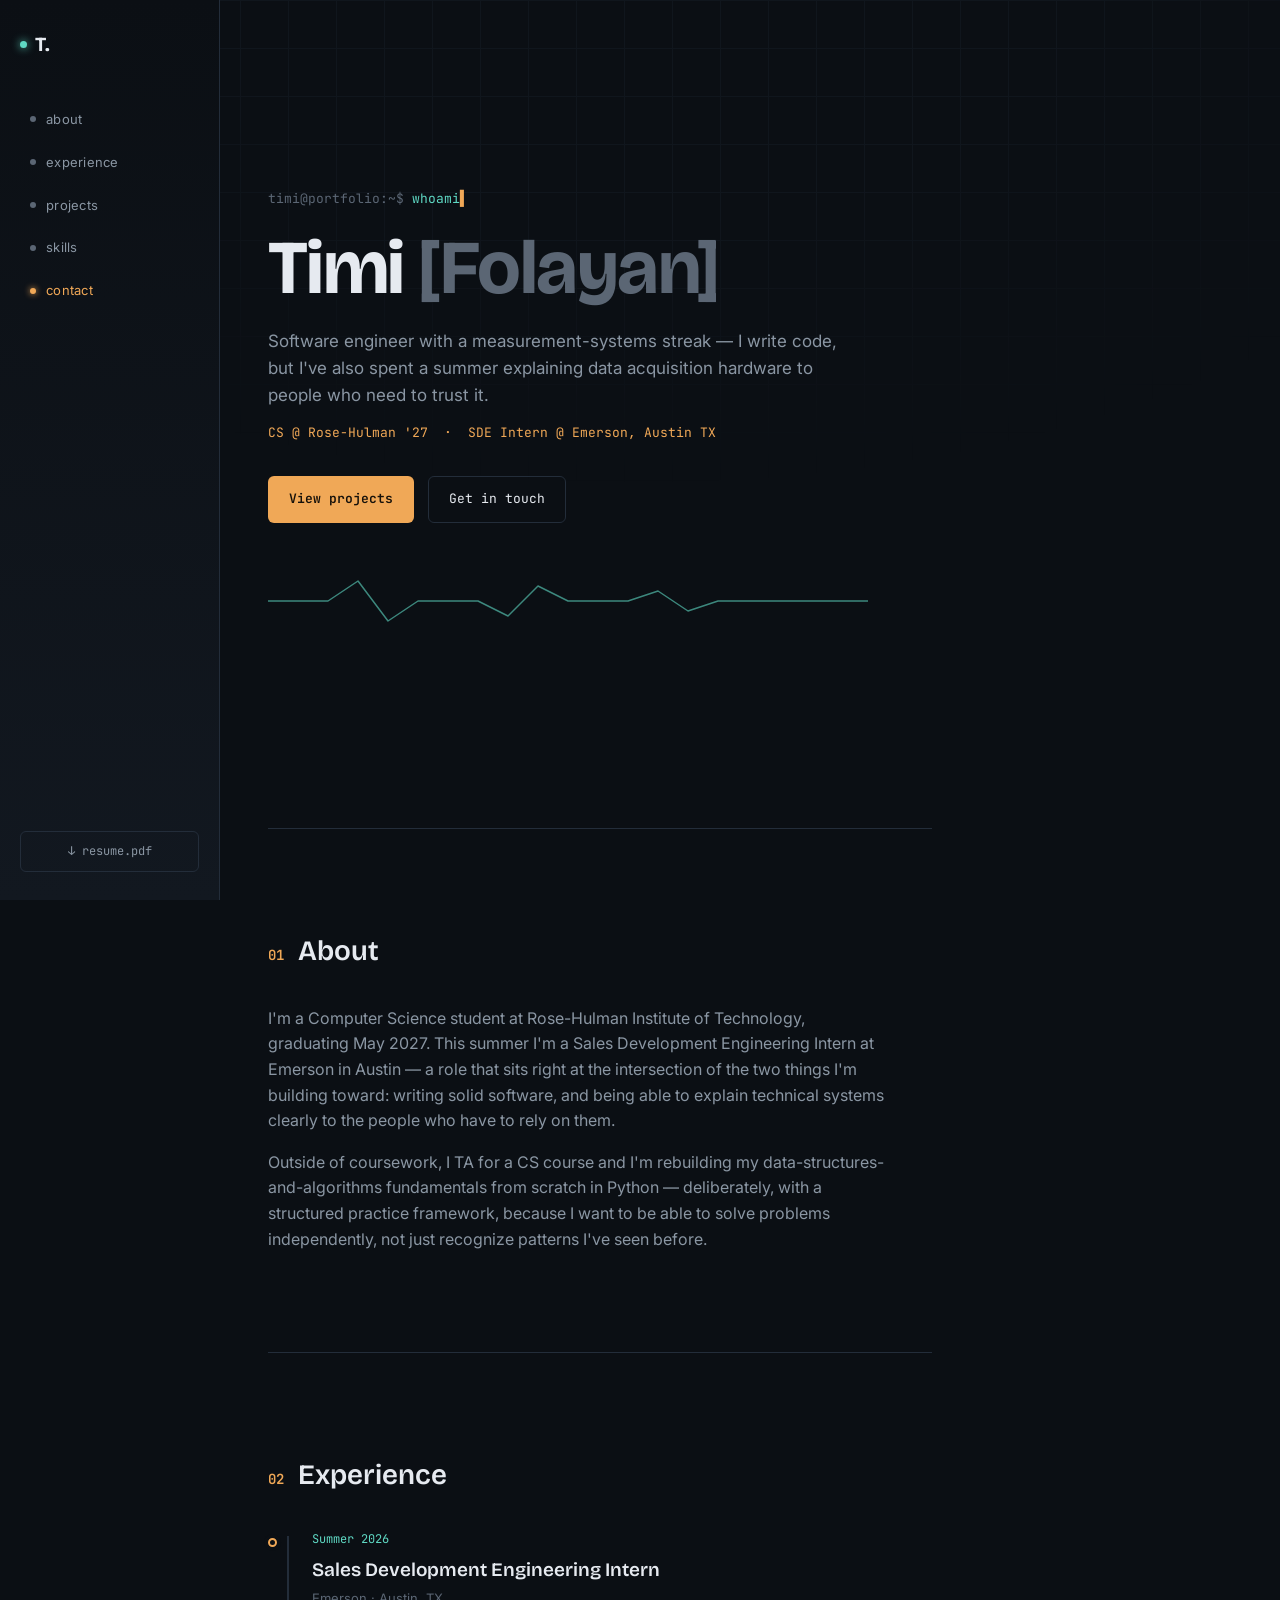
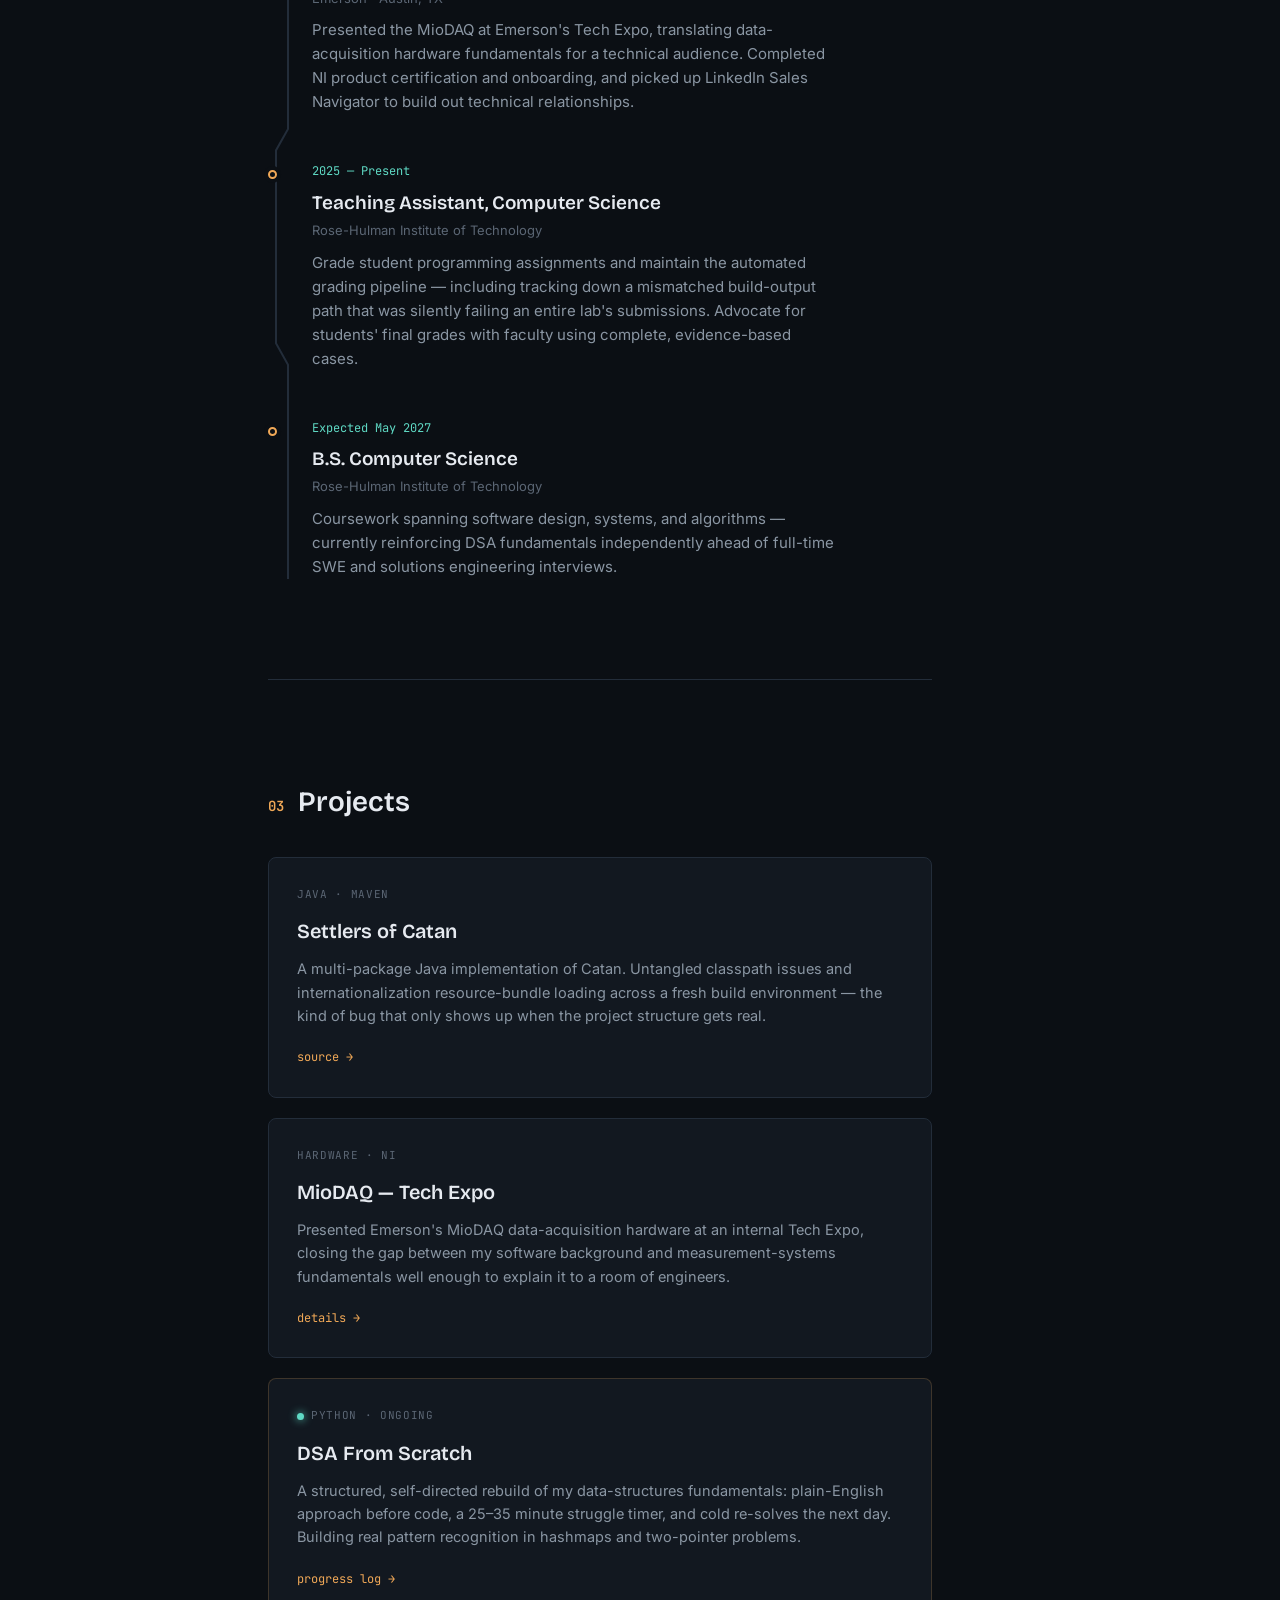
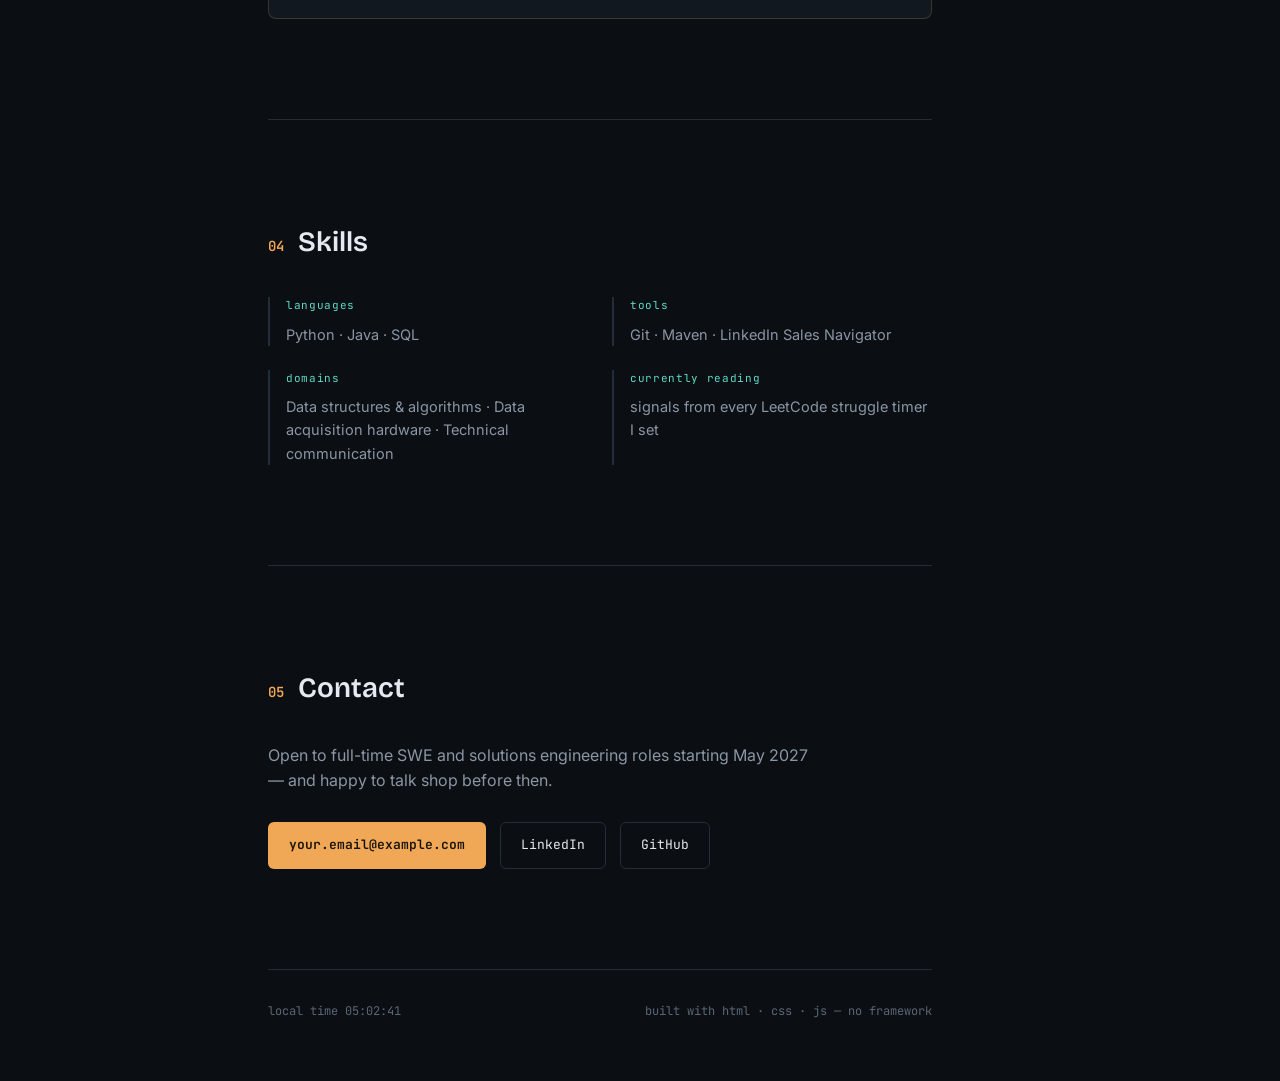
==== index.html @ 5c57ff36 "Update last name in hero section of index.html" ====
<!DOCTYPE html>
<html lang="en">
<head>
<meta charset="UTF-8">
<meta name="viewport" content="width=device-width, initial-scale=1.0">
<title>Timi — Software Engineer</title>
<meta name="description" content="Portfolio of Timi, a software engineer bridging hardware and code.">
<link rel="preconnect" href="https://fonts.googleapis.com">
<link rel="preconnect" href="https://fonts.gstatic.com" crossorigin>
<link href="https://fonts.googleapis.com/css2?family=JetBrains+Mono:wght@400;500;600&family=Bricolage+Grotesque:opsz,wght@12..96,400;12..96,500;12..96,600;12..96,700&family=Inter:wght@400;500;600&display=swap" rel="stylesheet">
<link rel="stylesheet" href="styles.css">
</head>
<body>

<!-- decorative circuit-grid background -->
<div class="grid-overlay" aria-hidden="true"></div>

<!-- side nav / instrument panel -->
<nav class="panel" aria-label="Section navigation">
  <div class="panel-brand"><span class="dot dot-live"></span>T.</div>
  <ul class="panel-list">
    <li><a href="#about" data-section="about"><span class="led"></span><span class="panel-label">about</span></a></li>
    <li><a href="#experience" data-section="experience"><span class="led"></span><span class="panel-label">experience</span></a></li>
    <li><a href="#projects" data-section="projects"><span class="led"></span><span class="panel-label">projects</span></a></li>
    <li><a href="#skills" data-section="skills"><span class="led"></span><span class="panel-label">skills</span></a></li>
    <li><a href="#contact" data-section="contact"><span class="led"></span><span class="panel-label">contact</span></a></li>
  </ul>
  <a class="panel-resume" href="resume.pdf" target="_blank" rel="noopener">↓ resume.pdf</a>
</nav>

<main>

  <!-- HERO -->
  <section class="hero" id="top">
    <p class="mono eyebrow"><span class="prompt">timi@portfolio:~$</span> <span id="typed"></span><span class="cursor">▌</span></p>
    <h1 class="hero-title">Timi <span class="hero-lastname">[Folayan]</span></h1>
    <p class="hero-sub">Software engineer with a measurement-systems streak — I write code, but I've also spent a summer explaining data acquisition hardware to people who need to trust it.</p>
    <p class="hero-role mono">CS @ Rose-Hulman '27 &nbsp;·&nbsp; SDE Intern @ Emerson, Austin TX</p>
    <div class="hero-cta">
      <a href="#projects" class="btn btn-primary">View projects</a>
      <a href="#contact" class="btn btn-ghost">Get in touch</a>
    </div>
    <div class="scope-trace" aria-hidden="true">
      <svg viewBox="0 0 600 60" preserveAspectRatio="none">
        <polyline points="0,30 60,30 90,10 120,50 150,30 210,30 240,45 270,15 300,30 360,30 390,20 420,40 450,30 600,30" />
      </svg>
    </div>
  </section>

  <!-- ABOUT -->
  <section class="section" id="about">
    <h2 class="section-head"><span class="mono tag">01</span> About</h2>
    <div class="section-body about-body">
      <p>I'm a Computer Science student at Rose-Hulman Institute of Technology, graduating May 2027. This summer I'm a Sales Development Engineering Intern at Emerson in Austin — a role that sits right at the intersection of the two things I'm building toward: writing solid software, and being able to explain technical systems clearly to the people who have to rely on them.</p>
      <p>Outside of coursework, I TA for a CS course and I'm rebuilding my data-structures-and-algorithms fundamentals from scratch in Python — deliberately, with a structured practice framework, because I want to be able to solve problems independently, not just recognize patterns I've seen before.</p>
    </div>
  </section>

  <!-- EXPERIENCE -->
  <section class="section" id="experience">
    <h2 class="section-head"><span class="mono tag">02</span> Experience</h2>
    <div class="timeline">
      <svg class="timeline-trace" viewBox="0 0 40 600" preserveAspectRatio="none" aria-hidden="true">
        <path d="M20,0 L20,180 L8,200 L8,380 L20,400 L20,600" />
      </svg>

      <article class="tl-item">
        <div class="tl-node"></div>
        <div class="tl-card">
          <p class="mono tl-date">Summer 2026</p>
          <h3>Sales Development Engineering Intern</h3>
          <p class="tl-org">Emerson · Austin, TX</p>
          <p>Presented the MioDAQ at Emerson's Tech Expo, translating data-acquisition hardware fundamentals for a technical audience. Completed NI product certification and onboarding, and picked up LinkedIn Sales Navigator to build out technical relationships.</p>
        </div>
      </article>

      <article class="tl-item">
        <div class="tl-node"></div>
        <div class="tl-card">
          <p class="mono tl-date">2025 — Present</p>
          <h3>Teaching Assistant, Computer Science</h3>
          <p class="tl-org">Rose-Hulman Institute of Technology</p>
          <p>Grade student programming assignments and maintain the automated grading pipeline — including tracking down a mismatched build-output path that was silently failing an entire lab's submissions. Advocate for students' final grades with faculty using complete, evidence-based cases.</p>
        </div>
      </article>

      <article class="tl-item">
        <div class="tl-node"></div>
        <div class="tl-card">
          <p class="mono tl-date">Expected May 2027</p>
          <h3>B.S. Computer Science</h3>
          <p class="tl-org">Rose-Hulman Institute of Technology</p>
          <p>Coursework spanning software design, systems, and algorithms — currently reinforcing DSA fundamentals independently ahead of full-time SWE and solutions engineering interviews.</p>
        </div>
      </article>
    </div>
  </section>

  <!-- PROJECTS -->
  <section class="section" id="projects">
    <h2 class="section-head"><span class="mono tag">03</span> Projects</h2>
    <div class="card-grid">

      <article class="card">
        <div class="card-corner tl"></div><div class="card-corner tr"></div>
        <div class="card-corner bl"></div><div class="card-corner br"></div>
        <p class="mono card-eyebrow">JAVA · MAVEN</p>
        <h3>Settlers of Catan</h3>
        <p>A multi-package Java implementation of Catan. Untangled classpath issues and internationalization resource-bundle loading across a fresh build environment — the kind of bug that only shows up when the project structure gets real.</p>
        <div class="card-links">
          <a href="#" class="mono">source →</a>
        </div>
      </article>

      <article class="card">
        <div class="card-corner tl"></div><div class="card-corner tr"></div>
        <div class="card-corner bl"></div><div class="card-corner br"></div>
        <p class="mono card-eyebrow">HARDWARE · NI</p>
        <h3>MioDAQ — Tech Expo</h3>
        <p>Presented Emerson's MioDAQ data-acquisition hardware at an internal Tech Expo, closing the gap between my software background and measurement-systems fundamentals well enough to explain it to a room of engineers.</p>
        <div class="card-links">
          <a href="#" class="mono">details →</a>
        </div>
      </article>

      <article class="card card-live">
        <div class="card-corner tl"></div><div class="card-corner tr"></div>
        <div class="card-corner bl"></div><div class="card-corner br"></div>
        <p class="mono card-eyebrow"><span class="dot dot-live"></span>PYTHON · ONGOING</p>
        <h3>DSA From Scratch</h3>
        <p>A structured, self-directed rebuild of my data-structures fundamentals: plain-English approach before code, a 25–35 minute struggle timer, and cold re-solves the next day. Building real pattern recognition in hashmaps and two-pointer problems.</p>
        <div class="card-links">
          <a href="#" class="mono">progress log →</a>
        </div>
      </article>

    </div>
  </section>

  <!-- SKILLS -->
  <section class="section" id="skills">
    <h2 class="section-head"><span class="mono tag">04</span> Skills</h2>
    <div class="skills-grid">
      <div class="skill-group">
        <p class="mono skill-label">languages</p>
        <p>Python · Java · SQL</p>
      </div>
      <div class="skill-group">
        <p class="mono skill-label">tools</p>
        <p>Git · Maven · LinkedIn Sales Navigator</p>
      </div>
      <div class="skill-group">
        <p class="mono skill-label">domains</p>
        <p>Data structures & algorithms · Data acquisition hardware · Technical communication</p>
      </div>
      <div class="skill-group">
        <p class="mono skill-label">currently reading</p>
        <p>signals from every LeetCode struggle timer I set</p>
      </div>
    </div>
  </section>

  <!-- CONTACT -->
  <section class="section section-contact" id="contact">
    <h2 class="section-head"><span class="mono tag">05</span> Contact</h2>
    <p class="contact-lead">Open to full-time SWE and solutions engineering roles starting May 2027 — and happy to talk shop before then.</p>
    <div class="contact-links">
      <a href="mailto:your.email@example.com" class="btn btn-primary">your.email@example.com</a>
      <a href="https://linkedin.com/in/yourhandle" class="btn btn-ghost" target="_blank" rel="noopener">LinkedIn</a>
      <a href="https://github.com/yourhandle" class="btn btn-ghost" target="_blank" rel="noopener">GitHub</a>
    </div>
  </section>

  <footer class="footer mono">
    <span id="clock"></span>
    <span>built with html · css · js — no framework</span>
  </footer>

</main>

<script src="script.js"></script>
</body>
</html>
---- styles.css ----
/* ========================================================
   TOKENS
   ======================================================== */
:root {
  --bg: #0b0f14;
  --surface: #121820;
  --surface-2: #1a222c;
  --border: #232d3a;
  --text: #e6eaf0;
  --text-dim: #8a96a3;
  --text-faint: #5b6674;
  --amber: #f0a857;
  --amber-dim: #f0a85733;
  --teal: #5fd9c4;
  --red: #e2555a;

  --font-display: 'Bricolage Grotesque', sans-serif;
  --font-body: 'Inter', sans-serif;
  --font-mono: 'JetBrains Mono', monospace;

  --panel-w: 220px;
}

* { box-sizing: border-box; margin: 0; padding: 0; }

html { scroll-behavior: smooth; }

@media (prefers-reduced-motion: reduce) {
  html { scroll-behavior: auto; }
  *, *::before, *::after { animation-duration: 0.001ms !important; transition-duration: 0.001ms !important; }
}

body {
  background: var(--bg);
  color: var(--text);
  font-family: var(--font-body);
  line-height: 1.6;
  -webkit-font-smoothing: antialiased;
}

a { color: inherit; text-decoration: none; }
.mono { font-family: var(--font-mono); }

::selection { background: var(--amber-dim); color: var(--text); }

:focus-visible {
  outline: 2px solid var(--amber);
  outline-offset: 3px;
}

/* ========================================================
   BACKGROUND GRID
   ======================================================== */
.grid-overlay {
  position: fixed;
  inset: 0;
  pointer-events: none;
  z-index: 0;
  background-image:
    linear-gradient(var(--border) 1px, transparent 1px),
    linear-gradient(90deg, var(--border) 1px, transparent 1px);
  background-size: 48px 48px;
  opacity: 0.25;
  mask-image: radial-gradient(ellipse 80% 60% at 50% 0%, black 40%, transparent 90%);
}

/* ========================================================
   SIDE PANEL / NAV
   ======================================================== */
.panel {
  position: fixed;
  top: 0;
  left: 0;
  width: var(--panel-w);
  height: 100vh;
  border-right: 1px solid var(--border);
  padding: 28px 20px;
  display: flex;
  flex-direction: column;
  gap: 40px;
  z-index: 10;
  background: linear-gradient(180deg, var(--bg) 0%, var(--surface) 100%);
}

.panel-brand {
  font-family: var(--font-display);
  font-weight: 700;
  font-size: 20px;
  display: flex;
  align-items: center;
  gap: 8px;
}

.dot {
  width: 7px;
  height: 7px;
  border-radius: 50%;
  background: var(--text-faint);
}
.dot-live {
  background: var(--teal);
  box-shadow: 0 0 8px var(--teal);
  animation: pulse 2.4s ease-in-out infinite;
}

@keyframes pulse {
  0%, 100% { opacity: 1; }
  50% { opacity: 0.4; }
}

.panel-list { list-style: none; display: flex; flex-direction: column; gap: 4px; flex: 1; }

.panel-list a {
  display: flex;
  align-items: center;
  gap: 10px;
  padding: 9px 10px;
  border-radius: 6px;
  color: var(--text-dim);
  font-size: 13px;
  letter-spacing: 0.02em;
  transition: color 0.15s ease, background 0.15s ease;
}

.panel-list a:hover { color: var(--text); background: var(--surface-2); }

.led {
  width: 6px;
  height: 6px;
  border-radius: 50%;
  background: var(--text-faint);
  transition: background 0.2s ease, box-shadow 0.2s ease;
  flex-shrink: 0;
}

.panel-list a.active { color: var(--amber); }
.panel-list a.active .led {
  background: var(--amber);
  box-shadow: 0 0 6px var(--amber);
}

.panel-resume {
  font-family: var(--font-mono);
  font-size: 12px;
  color: var(--text-dim);
  border: 1px solid var(--border);
  border-radius: 6px;
  padding: 10px 12px;
  text-align: center;
  transition: border-color 0.15s ease, color 0.15s ease;
}
.panel-resume:hover { border-color: var(--amber); color: var(--amber); }

/* ========================================================
   MAIN LAYOUT
   ======================================================== */
main {
  margin-left: var(--panel-w);
  position: relative;
  z-index: 1;
  max-width: 760px;
  padding: 0 48px;
}

/* ========================================================
   HERO
   ======================================================== */
.hero {
  min-height: 92vh;
  display: flex;
  flex-direction: column;
  justify-content: center;
  padding: 40px 0;
}

.eyebrow {
  color: var(--teal);
  font-size: 13px;
  margin-bottom: 20px;
}
.prompt { color: var(--text-faint); }
.cursor { animation: blink 1s step-start infinite; color: var(--amber); }
@keyframes blink { 50% { opacity: 0; } }

.hero-title {
  font-family: var(--font-display);
  font-weight: 700;
  font-size: clamp(42px, 7vw, 76px);
  line-height: 1.02;
  letter-spacing: -0.02em;
  margin-bottom: 20px;
}
.hero-lastname { color: var(--text-faint); }

.hero-sub {
  max-width: 52ch;
  color: var(--text-dim);
  font-size: 17px;
  margin-bottom: 14px;
}

.hero-role {
  color: var(--amber);
  font-size: 13px;
  margin-bottom: 32px;
}

.hero-cta { display: flex; gap: 14px; margin-bottom: 48px; }

.btn {
  font-family: var(--font-mono);
  font-size: 13px;
  padding: 12px 20px;
  border-radius: 6px;
  border: 1px solid transparent;
  transition: transform 0.15s ease, border-color 0.15s ease, background 0.15s ease;
  display: inline-block;
}
.btn:hover { transform: translateY(-1px); }
.btn-primary { background: var(--amber); color: #16110a; font-weight: 600; }
.btn-primary:hover { background: #f5b877; }
.btn-ghost { border-color: var(--border); color: var(--text); }
.btn-ghost:hover { border-color: var(--amber); color: var(--amber); }

.scope-trace { width: 100%; max-width: 600px; opacity: 0.6; }
.scope-trace svg { width: 100%; height: 60px; }
.scope-trace polyline {
  fill: none;
  stroke: var(--teal);
  stroke-width: 1.5;
  stroke-linejoin: round;
}

/* ========================================================
   SECTIONS
   ======================================================== */
.section { padding: 100px 0; border-top: 1px solid var(--border); }
.section-contact { border-bottom: 1px solid var(--border); }

.section-head {
  font-family: var(--font-display);
  font-weight: 600;
  font-size: 28px;
  margin-bottom: 32px;
  display: flex;
  align-items: baseline;
  gap: 14px;
}
.tag { color: var(--amber); font-size: 14px; }

.about-body p { color: var(--text-dim); max-width: 62ch; margin-bottom: 16px; }
.about-body p:last-child { margin-bottom: 0; }

/* ========================================================
   TIMELINE (experience)
   ======================================================== */
.timeline { position: relative; padding-left: 44px; }

.timeline-trace {
  position: absolute;
  left: 0;
  top: 6px;
  width: 40px;
  height: calc(100% - 6px);
}
.timeline-trace path {
  fill: none;
  stroke: var(--border);
  stroke-width: 2;
}

.tl-item { position: relative; margin-bottom: 48px; }
.tl-item:last-child { margin-bottom: 0; }

.tl-node {
  position: absolute;
  left: -44px;
  top: 8px;
  width: 9px;
  height: 9px;
  border-radius: 50%;
  background: var(--bg);
  border: 2px solid var(--amber);
  box-shadow: 0 0 0 4px var(--bg);
}

.tl-date { color: var(--teal); font-size: 12px; margin-bottom: 6px; }
.tl-card h3 { font-family: var(--font-display); font-size: 19px; font-weight: 600; margin-bottom: 2px; }
.tl-org { color: var(--text-faint); font-size: 13px; margin-bottom: 10px; }
.tl-card p:last-child { color: var(--text-dim); font-size: 15px; max-width: 58ch; }

/* ========================================================
   PROJECT CARDS
   ======================================================== */
.card-grid { display: grid; gap: 20px; }

.card {
  position: relative;
  background: var(--surface);
  border: 1px solid var(--border);
  border-radius: 8px;
  padding: 28px;
  transition: border-color 0.2s ease, transform 0.2s ease;
}
.card:hover { border-color: var(--border); transform: translateY(-2px); }

.card-corner {
  position: absolute;
  width: 14px;
  height: 14px;
  border-color: var(--amber);
  opacity: 0;
  transition: opacity 0.2s ease;
}
.card:hover .card-corner { opacity: 1; }
.card-corner.tl { top: -1px; left: -1px; border-top: 2px solid; border-left: 2px solid; }
.card-corner.tr { top: -1px; right: -1px; border-top: 2px solid; border-right: 2px solid; }
.card-corner.bl { bottom: -1px; left: -1px; border-bottom: 2px solid; border-left: 2px solid; }
.card-corner.br { bottom: -1px; right: -1px; border-bottom: 2px solid; border-right: 2px solid; }

.card-eyebrow { color: var(--text-faint); font-size: 11px; letter-spacing: 0.06em; margin-bottom: 12px; display: flex; align-items: center; gap: 7px; }
.card h3 { font-family: var(--font-display); font-size: 20px; font-weight: 600; margin-bottom: 10px; }
.card p:not(.card-eyebrow) { color: var(--text-dim); font-size: 14.5px; margin-bottom: 16px; }
.card-links a { font-size: 12px; color: var(--amber); }
.card-links a:hover { color: #f5b877; }

.card-live { border-color: var(--amber-dim); }

/* ========================================================
   SKILLS
   ======================================================== */
.skills-grid {
  display: grid;
  grid-template-columns: repeat(auto-fit, minmax(220px, 1fr));
  gap: 24px;
}
.skill-group { border-left: 2px solid var(--border); padding-left: 16px; }
.skill-label { color: var(--teal); font-size: 11px; letter-spacing: 0.06em; margin-bottom: 8px; }
.skill-group p:last-child { color: var(--text-dim); font-size: 14.5px; }

/* ========================================================
   CONTACT
   ======================================================== */
.contact-lead { color: var(--text-dim); max-width: 54ch; margin-bottom: 28px; font-size: 16px; }
.contact-links { display: flex; flex-wrap: wrap; gap: 14px; }

/* ========================================================
   FOOTER
   ======================================================== */
.footer {
  display: flex;
  justify-content: space-between;
  padding: 32px 0 60px;
  color: var(--text-faint);
  font-size: 12px;
}

/* ========================================================
   RESPONSIVE
   ======================================================== */
@media (max-width: 860px) {
  :root { --panel-w: 0px; }

  .panel {
    position: fixed;
    top: 0; left: 0; right: 0;
    width: 100%;
    height: auto;
    flex-direction: row;
    align-items: center;
    justify-content: space-between;
    padding: 14px 20px;
    border-right: none;
    border-bottom: 1px solid var(--border);
    gap: 0;
  }
  .panel-list { flex-direction: row; gap: 2px; flex: none; }
  .panel-list .panel-label { display: none; }
  .panel-list a { padding: 8px; }
  .panel-resume { display: none; }

  main { margin-left: 0; padding: 0 24px; }
  .hero { min-height: auto; padding-top: 100px; }
  .section { padding: 64px 0; }
  .timeline { padding-left: 32px; }
  .tl-node { left: -32px; }
}
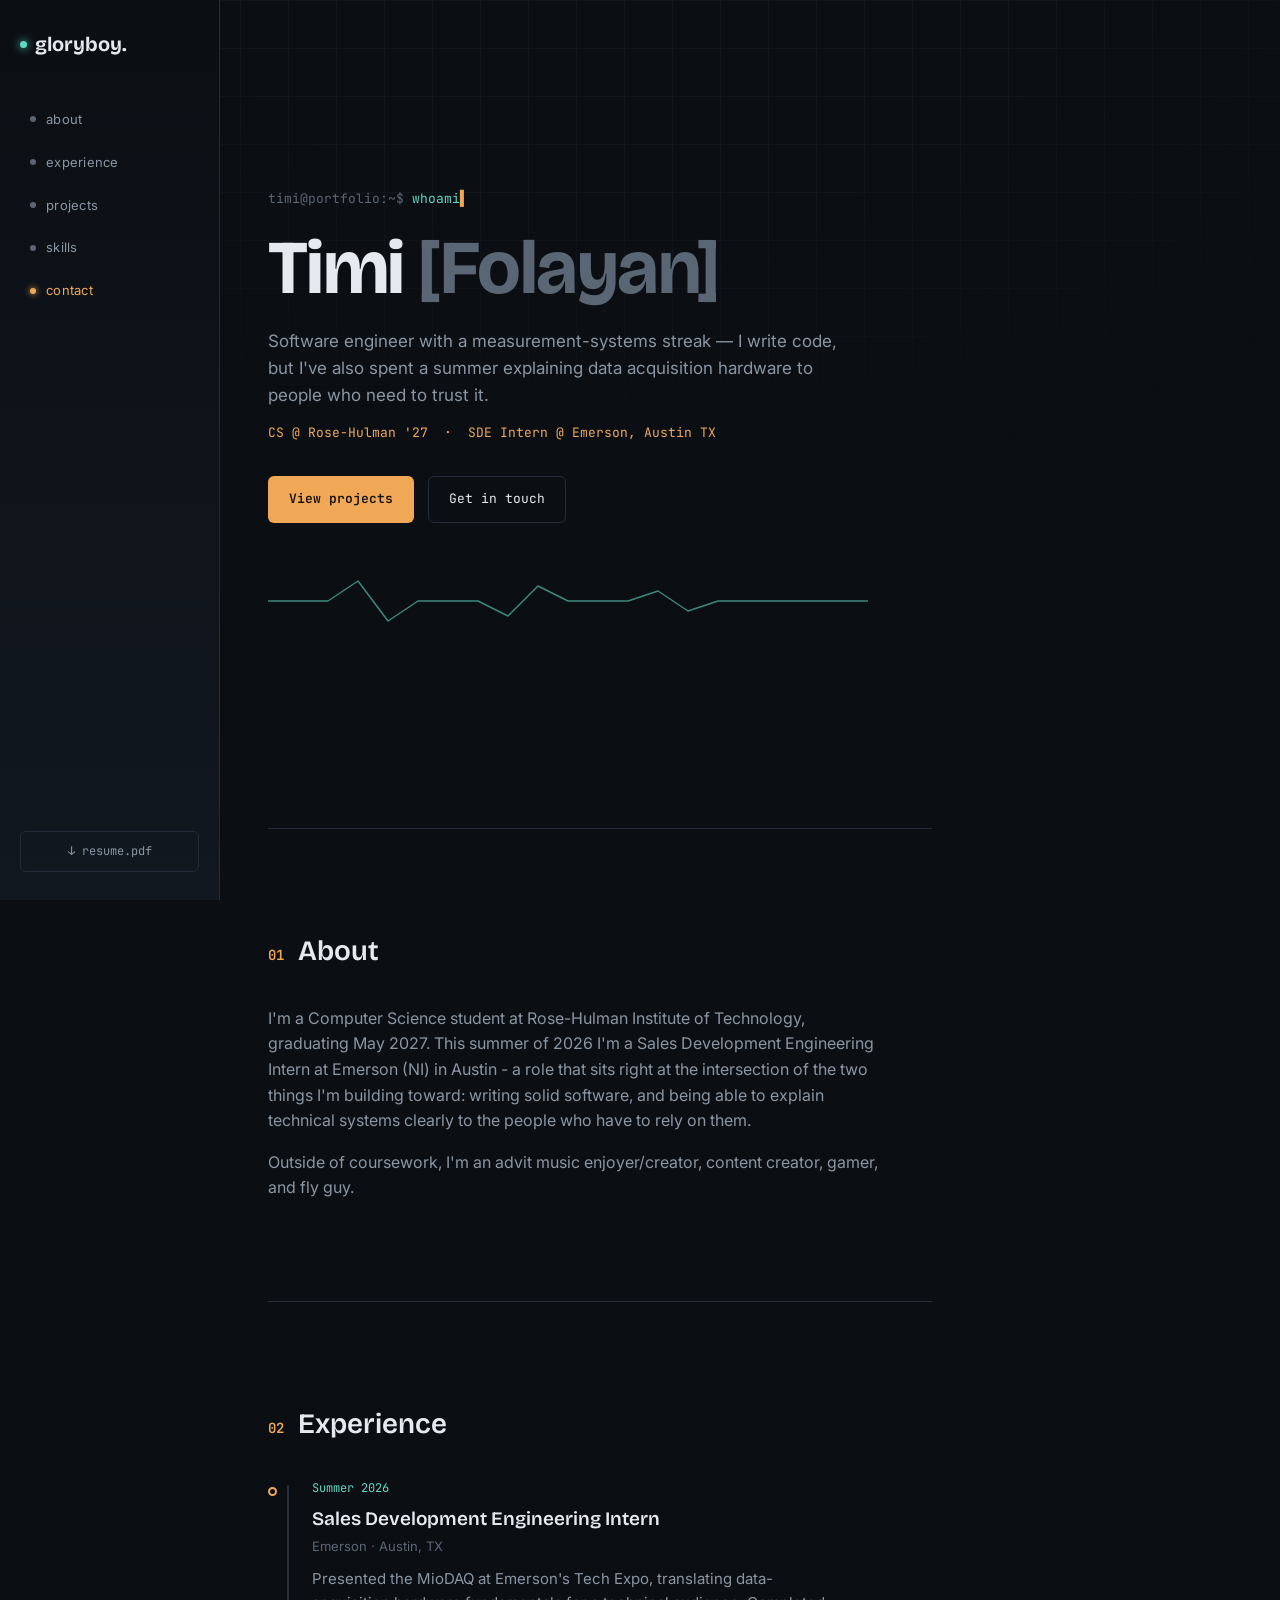
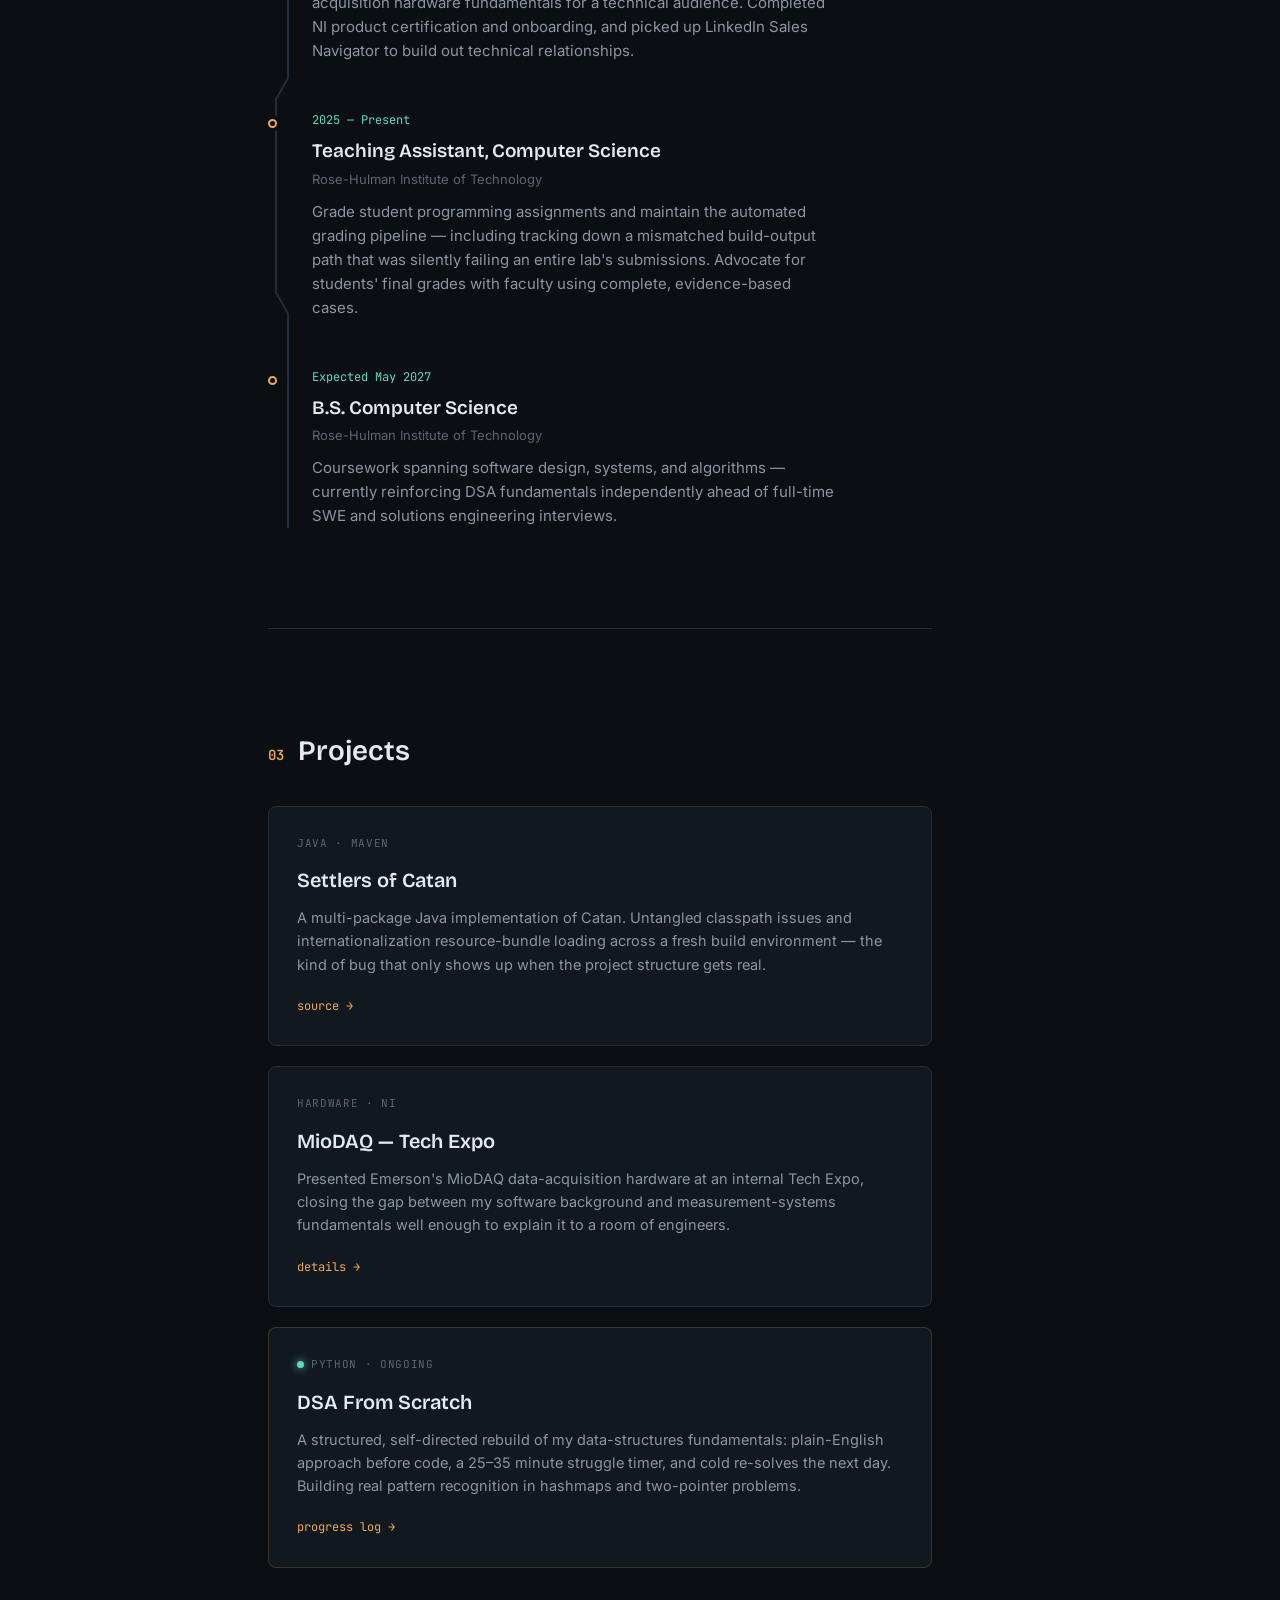
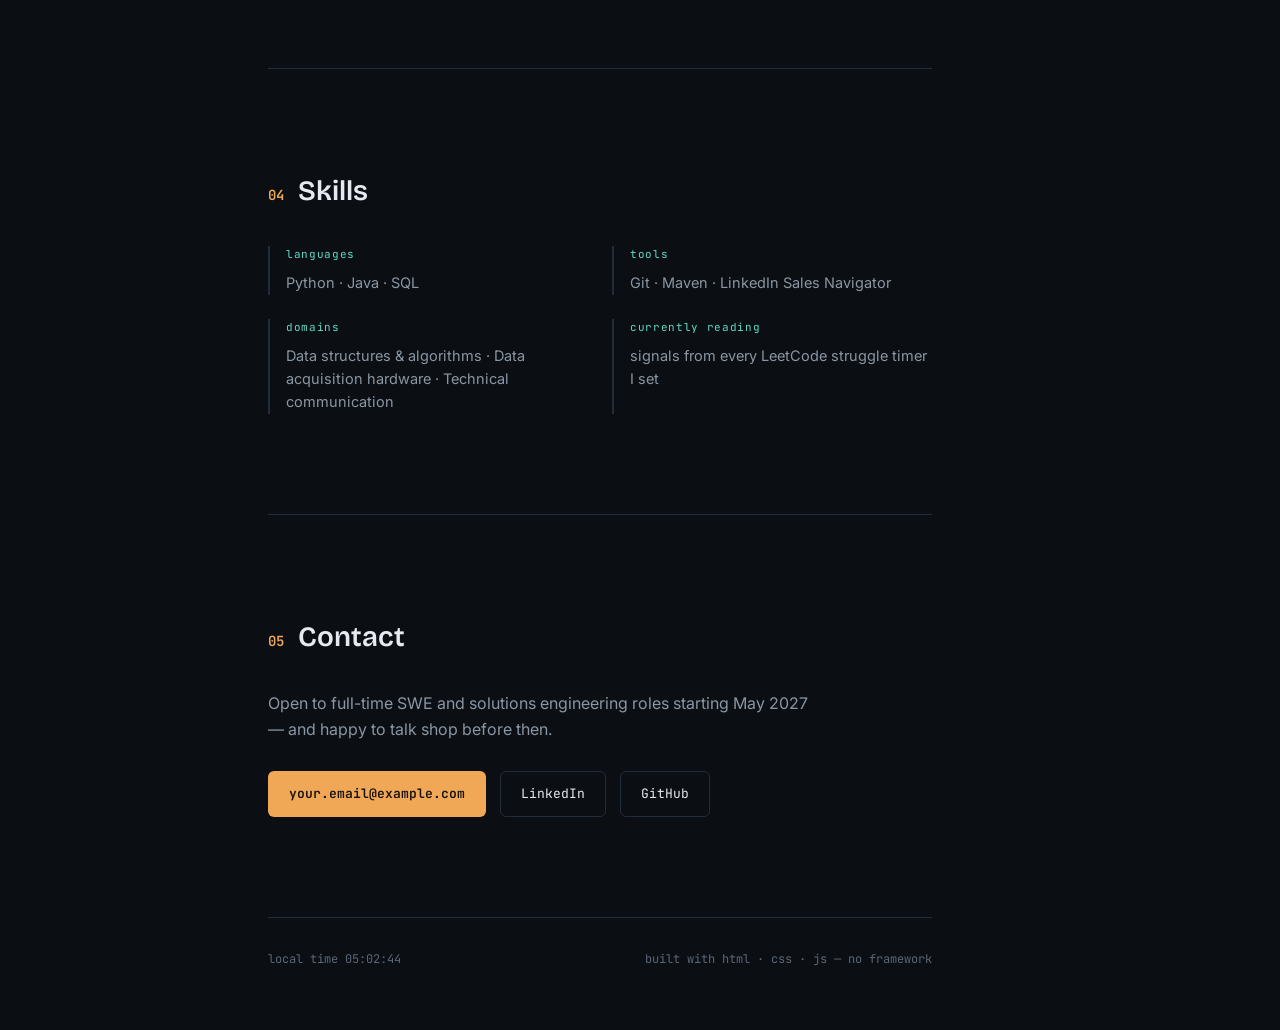
==== commit 86a605ad: "Revise about section in index.html Updated personal information and added new interests." ====
--- a/index.html
+++ b/index.html
@@ -17,7 +17,7 @@
 
 <!-- side nav / instrument panel -->
 <nav class="panel" aria-label="Section navigation">
-  <div class="panel-brand"><span class="dot dot-live"></span>T.</div>
+  <div class="panel-brand"><span class="dot dot-live"></span>gloryboy.</div>
   <ul class="panel-list">
     <li><a href="#about" data-section="about"><span class="led"></span><span class="panel-label">about</span></a></li>
     <li><a href="#experience" data-section="experience"><span class="led"></span><span class="panel-label">experience</span></a></li>
@@ -51,8 +51,8 @@
   <section class="section" id="about">
     <h2 class="section-head"><span class="mono tag">01</span> About</h2>
     <div class="section-body about-body">
-      <p>I'm a Computer Science student at Rose-Hulman Institute of Technology, graduating May 2027. This summer I'm a Sales Development Engineering Intern at Emerson in Austin — a role that sits right at the intersection of the two things I'm building toward: writing solid software, and being able to explain technical systems clearly to the people who have to rely on them.</p>
-      <p>Outside of coursework, I TA for a CS course and I'm rebuilding my data-structures-and-algorithms fundamentals from scratch in Python — deliberately, with a structured practice framework, because I want to be able to solve problems independently, not just recognize patterns I've seen before.</p>
+      <p>I'm a Computer Science student at Rose-Hulman Institute of Technology, graduating May 2027. This summer of 2026 I'm a Sales Development Engineering Intern at Emerson (NI) in Austin - a role that sits right at the intersection of the two things I'm building toward: writing solid software, and being able to explain technical systems clearly to the people who have to rely on them.</p>
+      <p>Outside of coursework, I'm an advit music enjoyer/creator, content creator, gamer, and fly guy.</p>
     </div>
   </section>
 
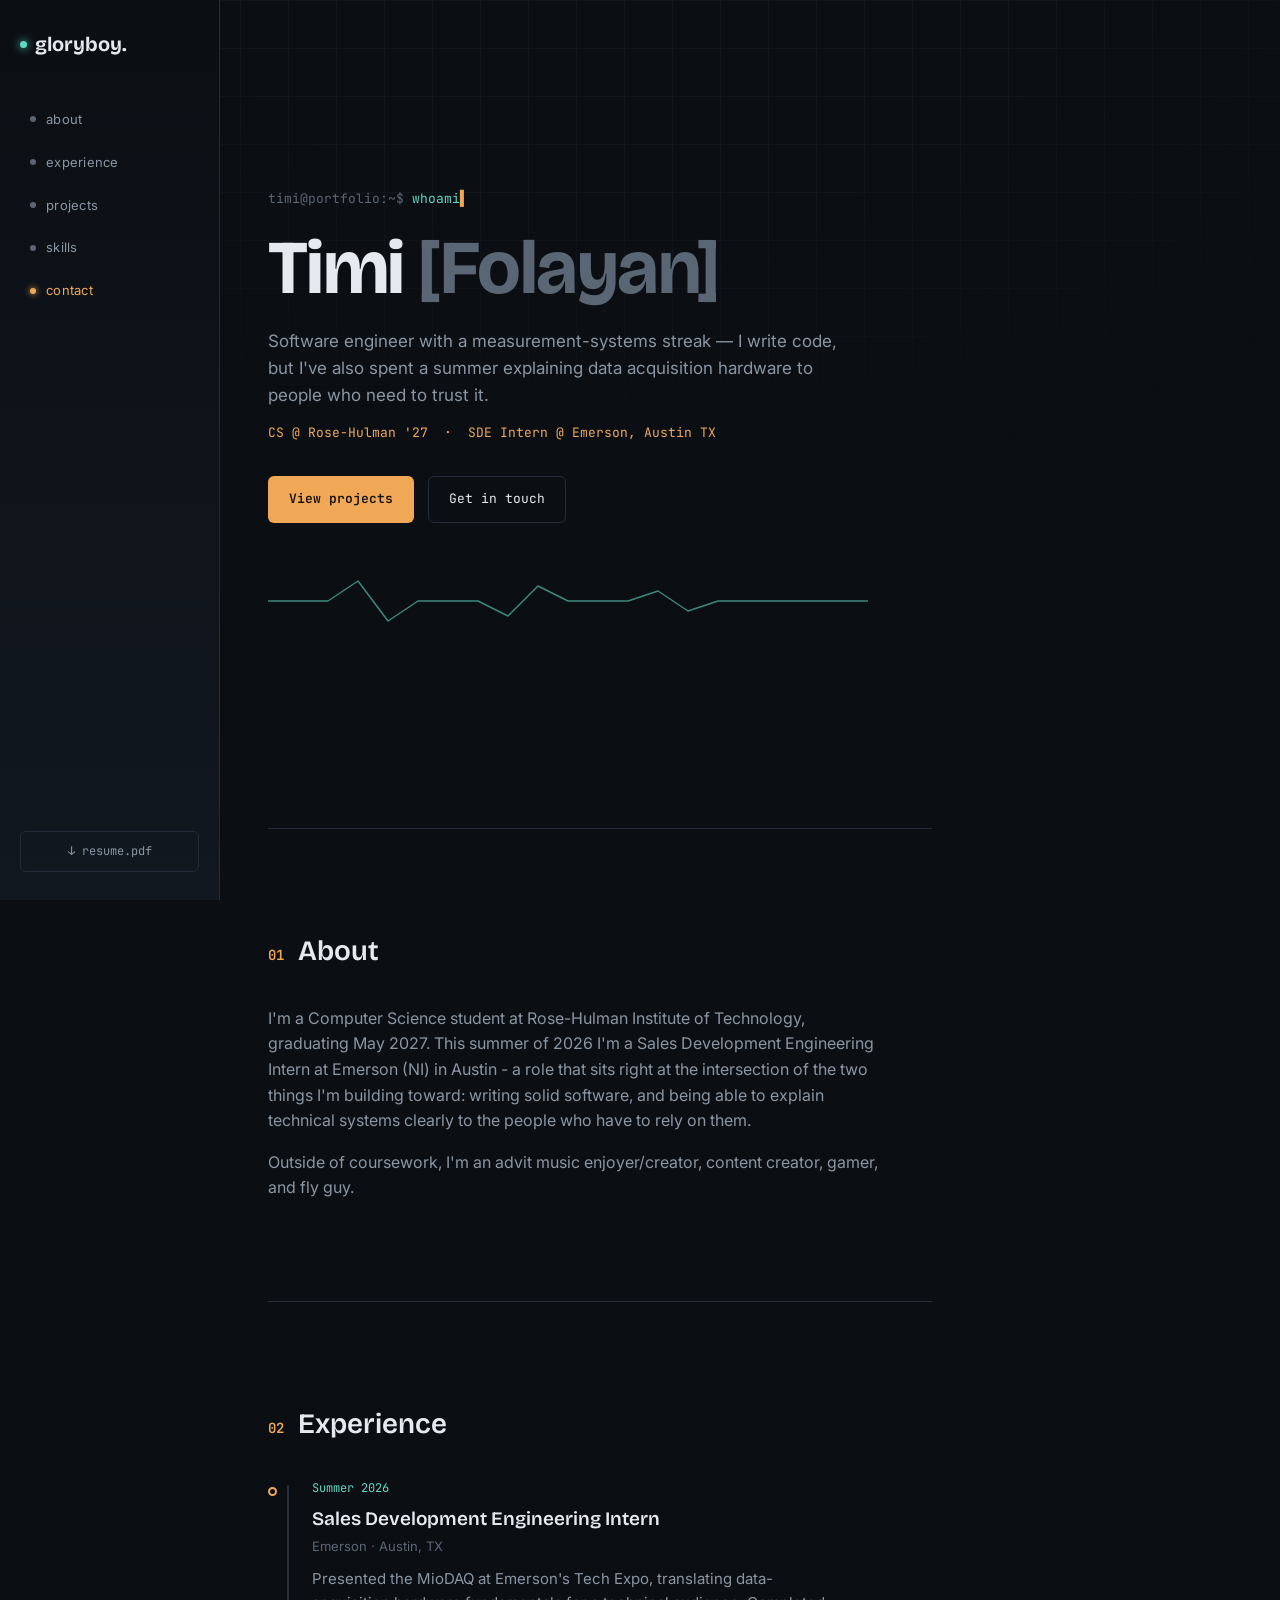
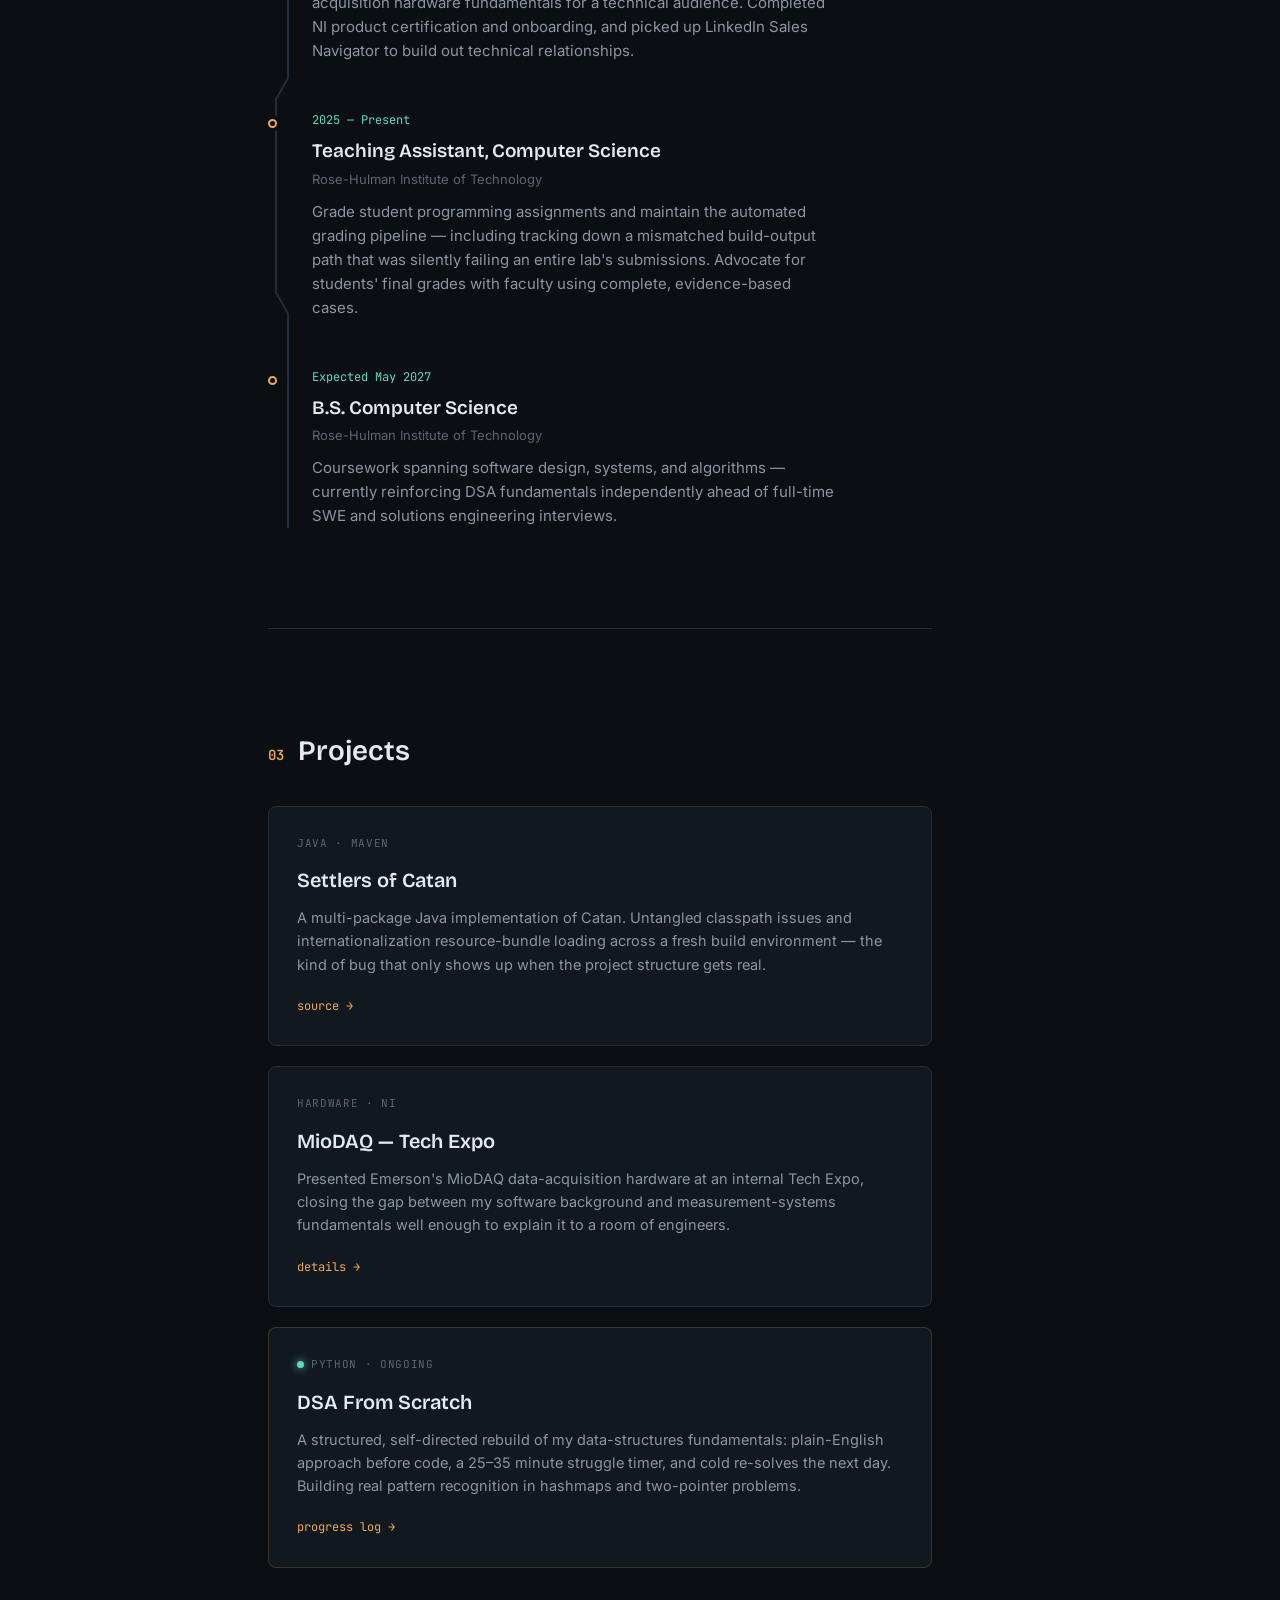
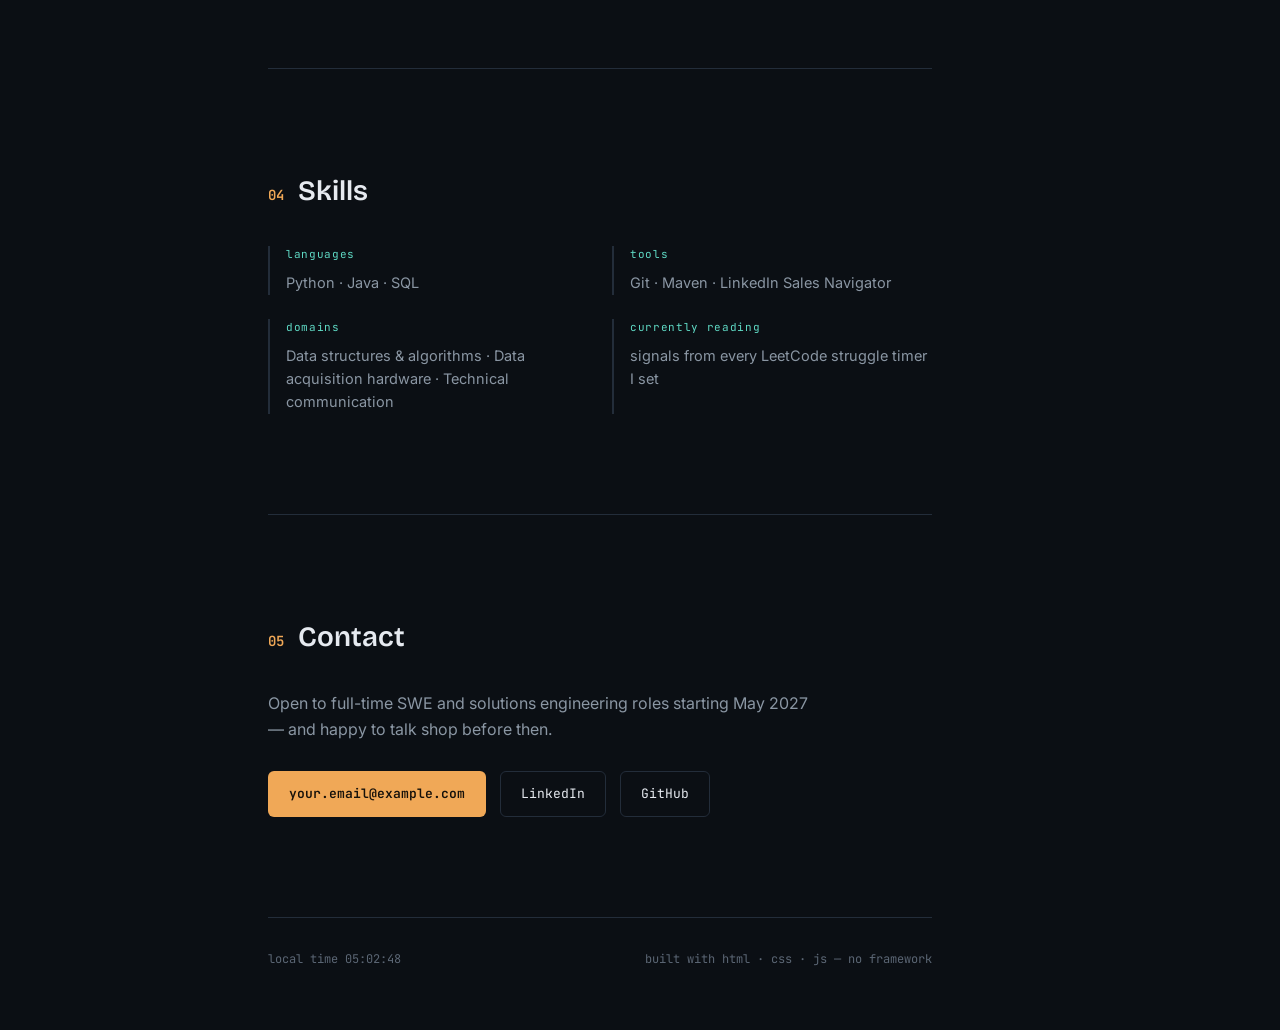
==== commit 89c5bf28: "Update index.html" ====
--- a/index.html
+++ b/index.html
@@ -3,7 +3,7 @@
 <head>
 <meta charset="UTF-8">
 <meta name="viewport" content="width=device-width, initial-scale=1.0">
-<title>Timi — Software Engineer</title>
+<title>Timi Folayan - Software Engineer</title>
 <meta name="description" content="Portfolio of Timi, a software engineer bridging hardware and code.">
 <link rel="preconnect" href="https://fonts.googleapis.com">
 <link rel="preconnect" href="https://fonts.gstatic.com" crossorigin>
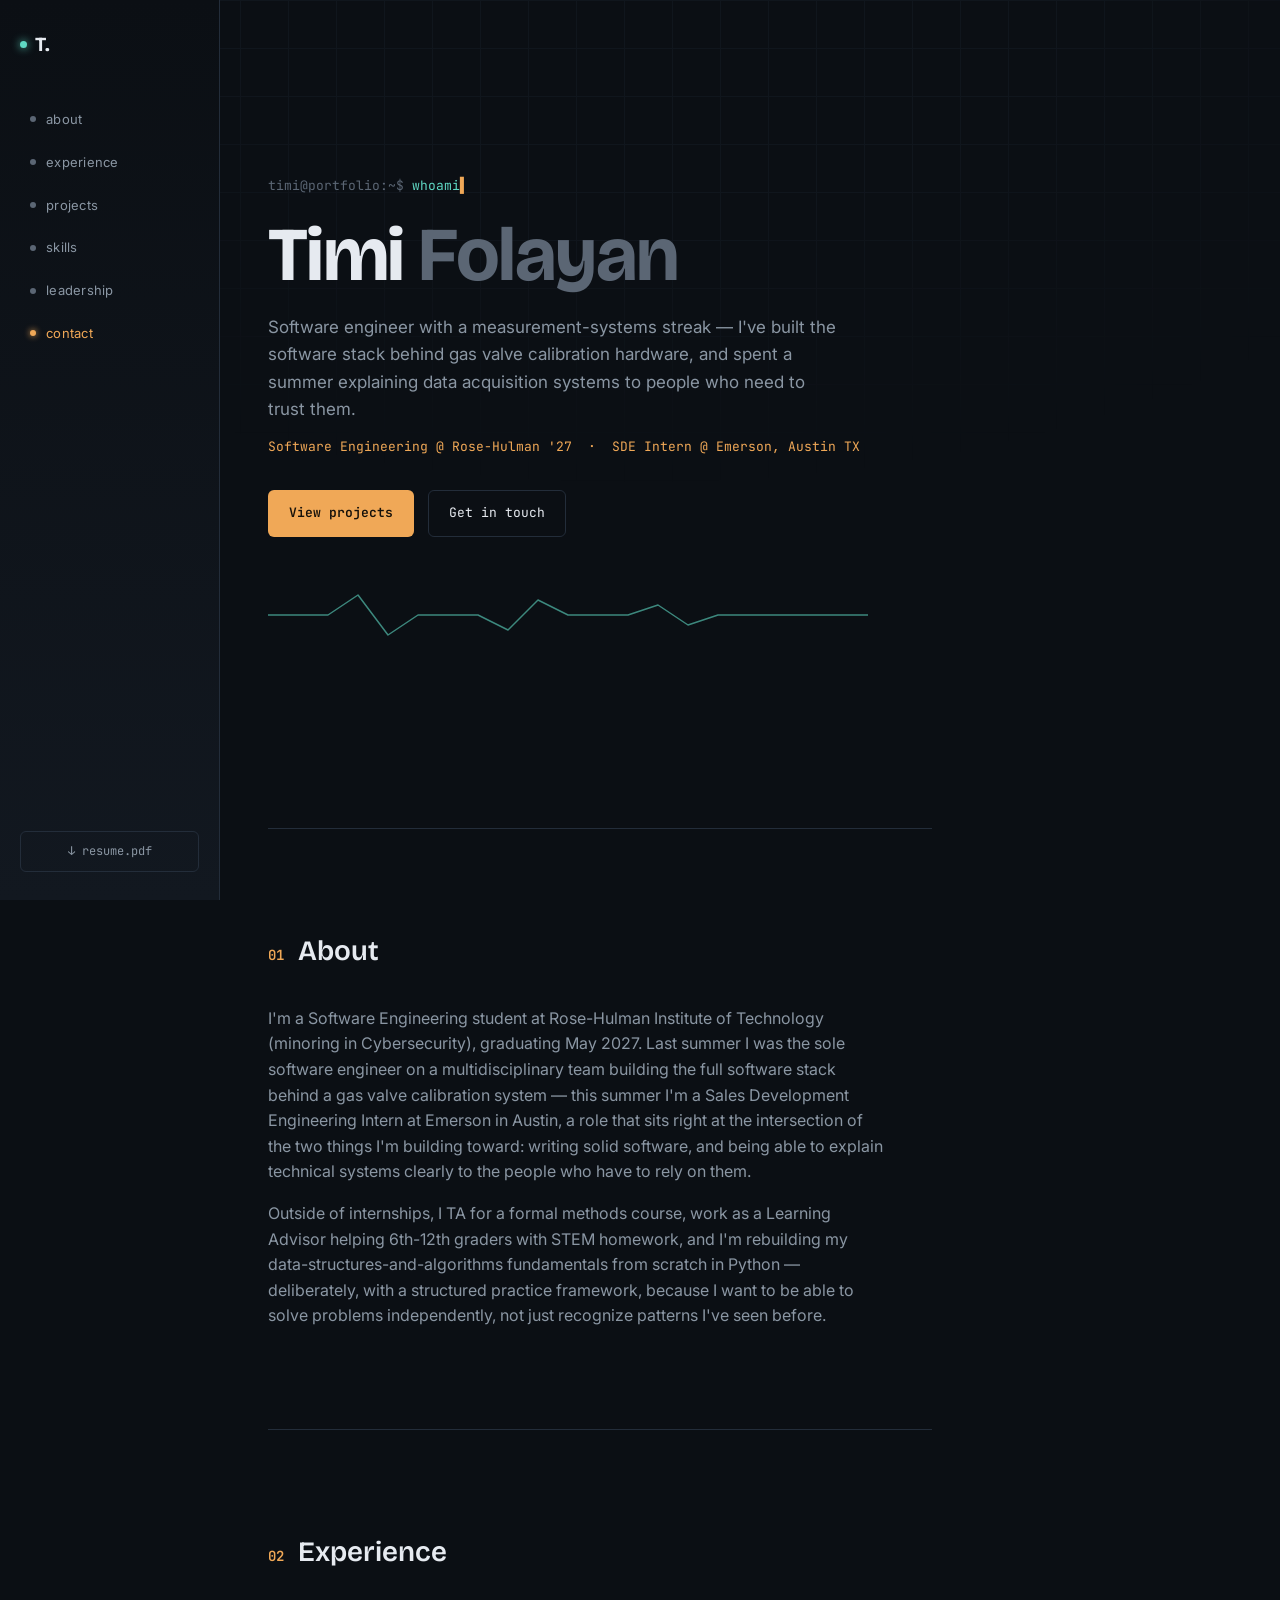
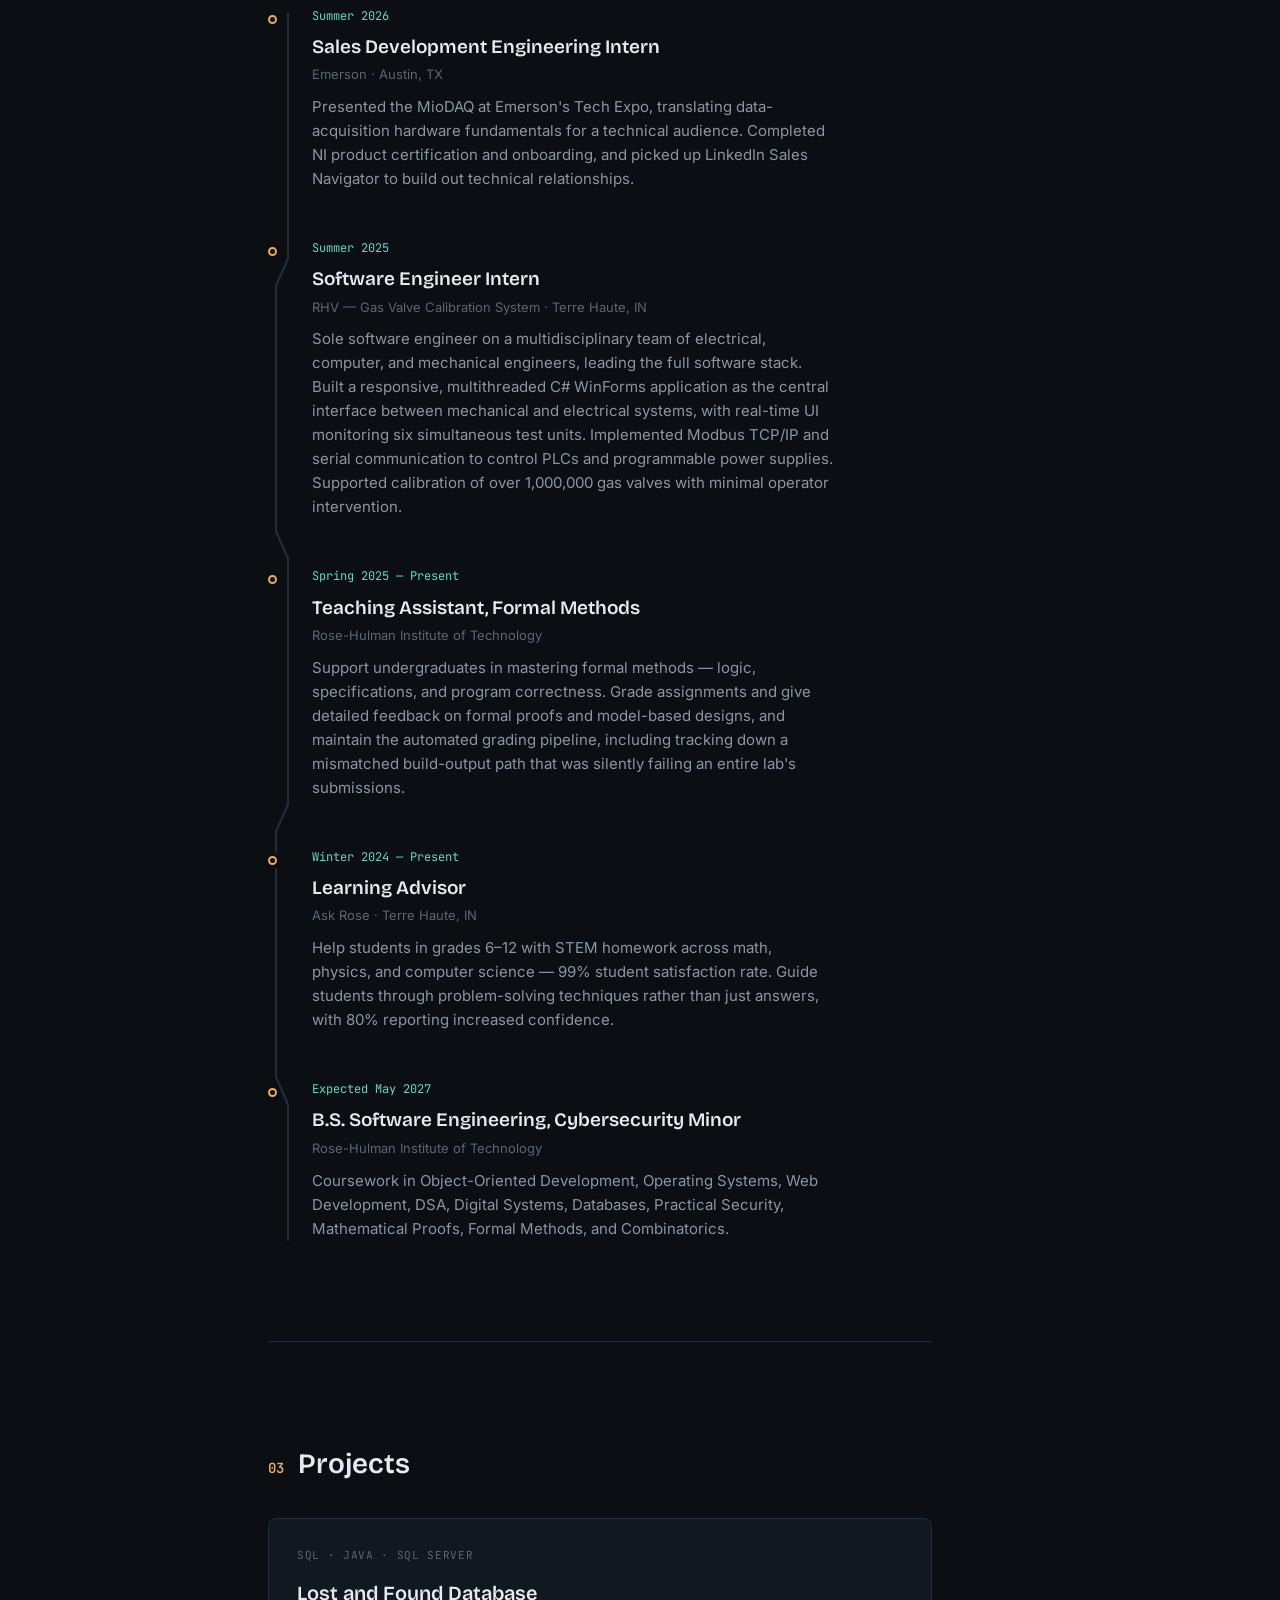
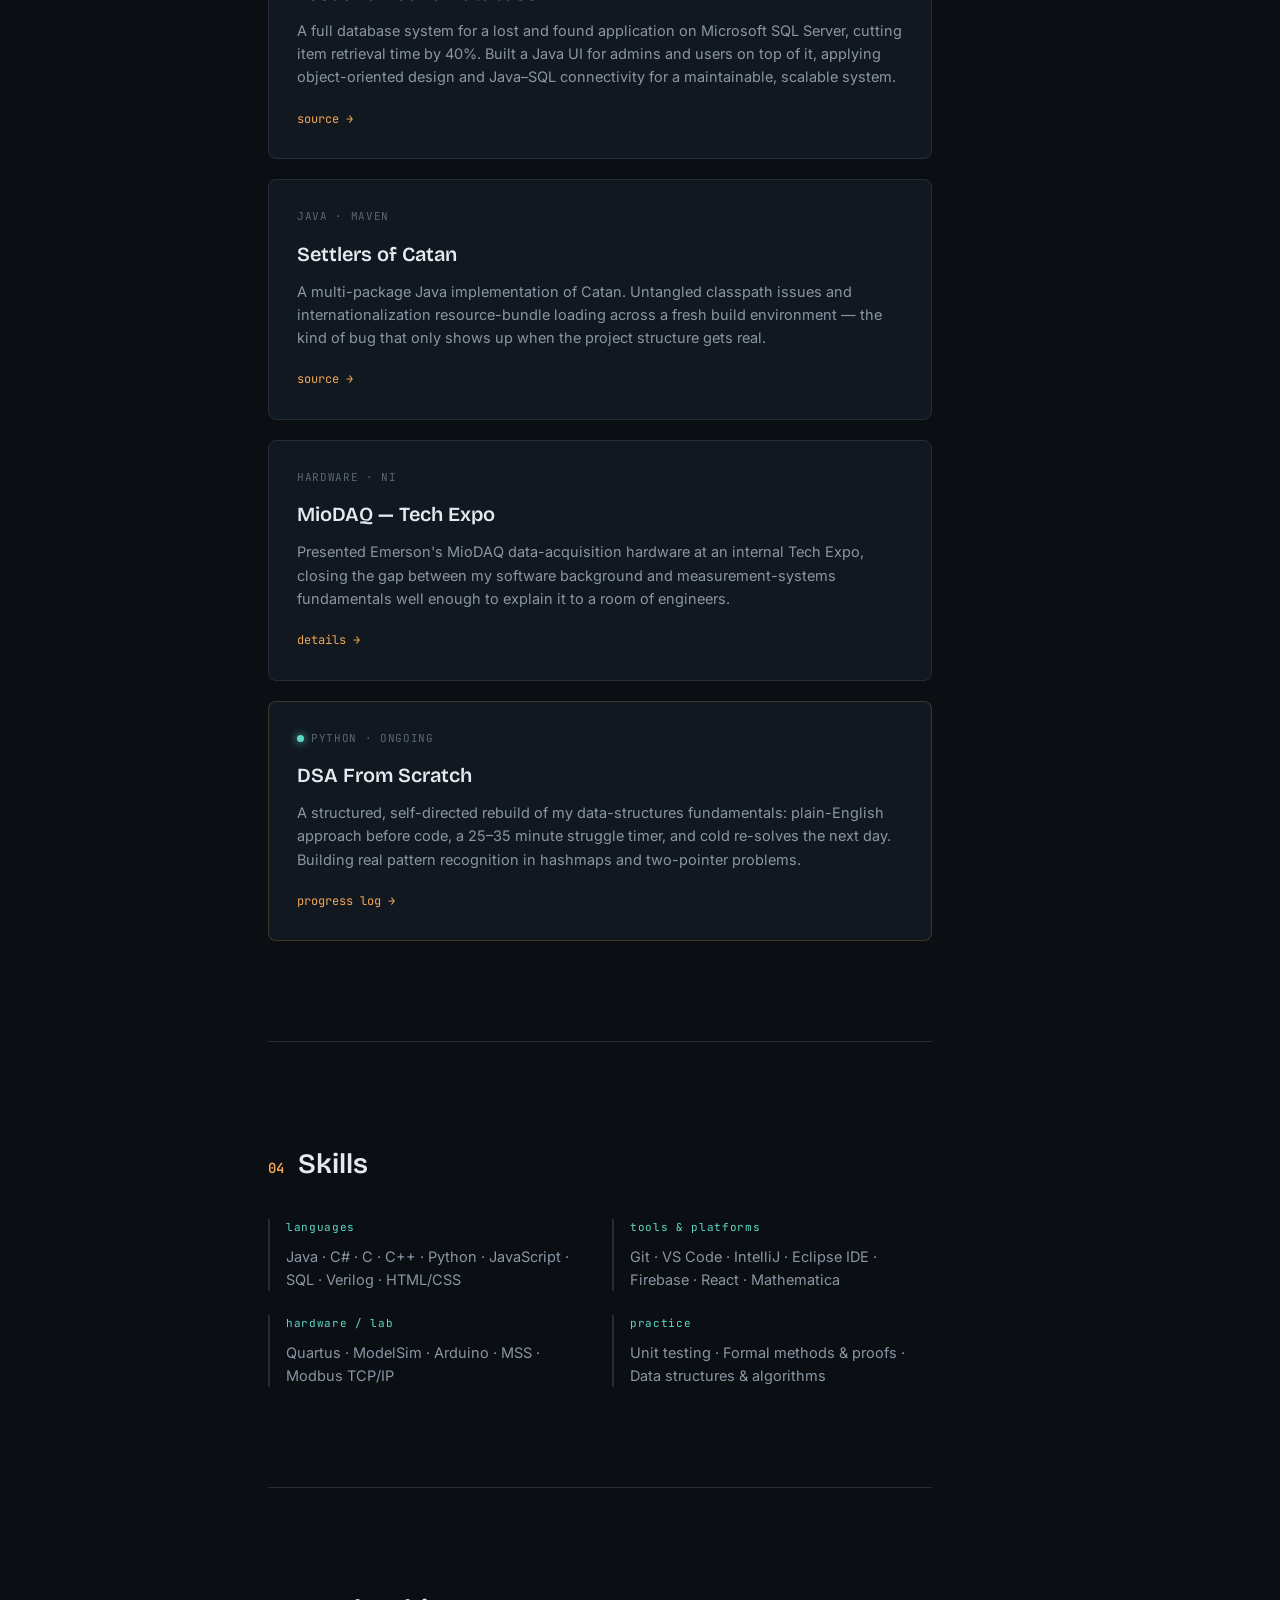
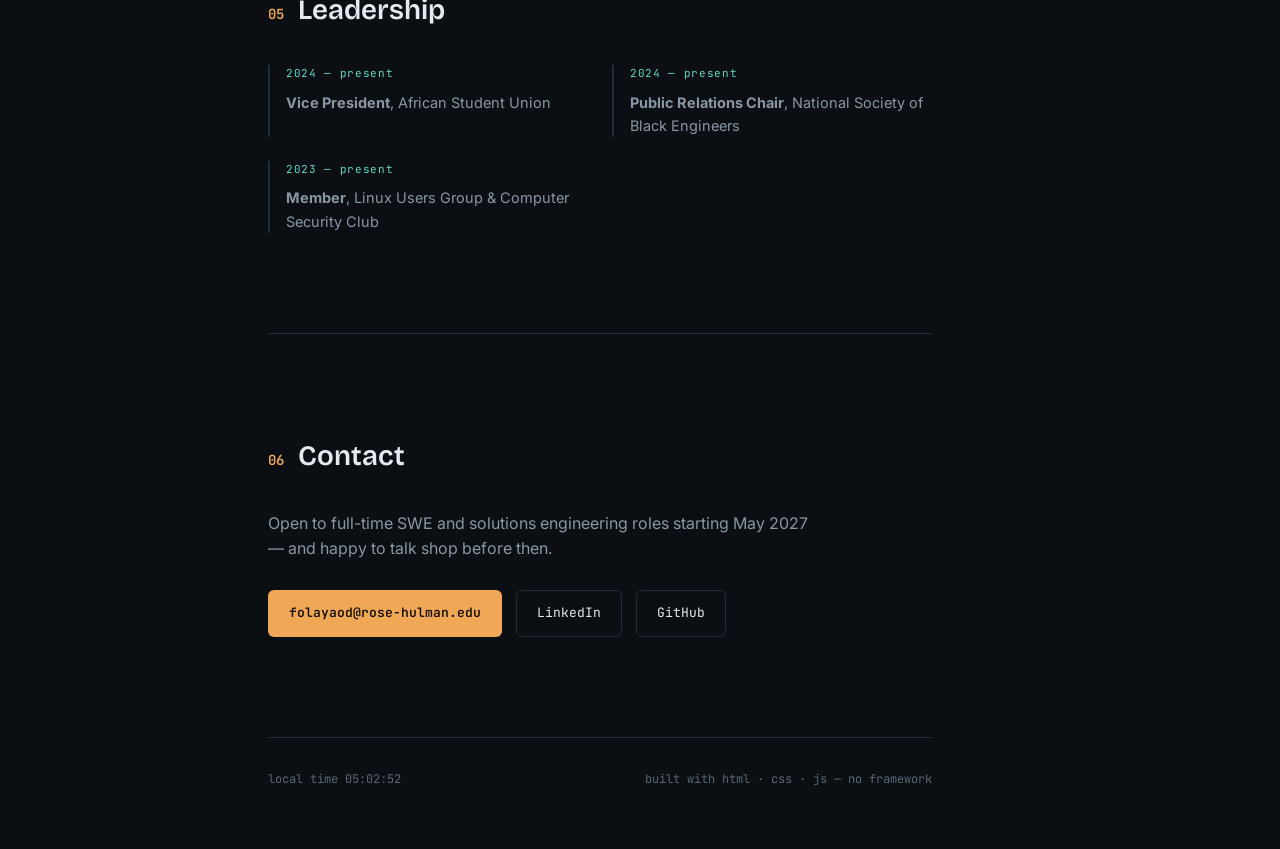
==== commit a0d0053b: "Add files via upload" ====
--- a/index.html
+++ b/index.html
@@ -3,8 +3,8 @@
 <head>
 <meta charset="UTF-8">
 <meta name="viewport" content="width=device-width, initial-scale=1.0">
-<title>Timi Folayan - Software Engineer</title>
-<meta name="description" content="Portfolio of Timi, a software engineer bridging hardware and code.">
+<title>Timi Folayan — Software Engineer</title>
+<meta name="description" content="Portfolio of Timi Folayan, a software engineer bridging hardware and code.">
 <link rel="preconnect" href="https://fonts.googleapis.com">
 <link rel="preconnect" href="https://fonts.gstatic.com" crossorigin>
 <link href="https://fonts.googleapis.com/css2?family=JetBrains+Mono:wght@400;500;600&family=Bricolage+Grotesque:opsz,wght@12..96,400;12..96,500;12..96,600;12..96,700&family=Inter:wght@400;500;600&display=swap" rel="stylesheet">
@@ -17,12 +17,13 @@
 
 <!-- side nav / instrument panel -->
 <nav class="panel" aria-label="Section navigation">
-  <div class="panel-brand"><span class="dot dot-live"></span>gloryboy.</div>
+  <div class="panel-brand"><span class="dot dot-live"></span>T.</div>
   <ul class="panel-list">
     <li><a href="#about" data-section="about"><span class="led"></span><span class="panel-label">about</span></a></li>
     <li><a href="#experience" data-section="experience"><span class="led"></span><span class="panel-label">experience</span></a></li>
     <li><a href="#projects" data-section="projects"><span class="led"></span><span class="panel-label">projects</span></a></li>
     <li><a href="#skills" data-section="skills"><span class="led"></span><span class="panel-label">skills</span></a></li>
+    <li><a href="#leadership" data-section="leadership"><span class="led"></span><span class="panel-label">leadership</span></a></li>
     <li><a href="#contact" data-section="contact"><span class="led"></span><span class="panel-label">contact</span></a></li>
   </ul>
   <a class="panel-resume" href="resume.pdf" target="_blank" rel="noopener">↓ resume.pdf</a>
@@ -33,9 +34,9 @@
   <!-- HERO -->
   <section class="hero" id="top">
     <p class="mono eyebrow"><span class="prompt">timi@portfolio:~$</span> <span id="typed"></span><span class="cursor">▌</span></p>
-    <h1 class="hero-title">Timi <span class="hero-lastname">[Folayan]</span></h1>
-    <p class="hero-sub">Software engineer with a measurement-systems streak — I write code, but I've also spent a summer explaining data acquisition hardware to people who need to trust it.</p>
-    <p class="hero-role mono">CS @ Rose-Hulman '27 &nbsp;·&nbsp; SDE Intern @ Emerson, Austin TX</p>
+    <h1 class="hero-title">Timi <span class="hero-lastname">Folayan</span></h1>
+    <p class="hero-sub">Software engineer with a measurement-systems streak — I've built the software stack behind gas valve calibration hardware, and spent a summer explaining data acquisition systems to people who need to trust them.</p>
+    <p class="hero-role mono">Software Engineering @ Rose-Hulman '27 &nbsp;·&nbsp; SDE Intern @ Emerson, Austin TX</p>
     <div class="hero-cta">
       <a href="#projects" class="btn btn-primary">View projects</a>
       <a href="#contact" class="btn btn-ghost">Get in touch</a>
@@ -51,8 +52,8 @@
   <section class="section" id="about">
     <h2 class="section-head"><span class="mono tag">01</span> About</h2>
     <div class="section-body about-body">
-      <p>I'm a Computer Science student at Rose-Hulman Institute of Technology, graduating May 2027. This summer of 2026 I'm a Sales Development Engineering Intern at Emerson (NI) in Austin - a role that sits right at the intersection of the two things I'm building toward: writing solid software, and being able to explain technical systems clearly to the people who have to rely on them.</p>
-      <p>Outside of coursework, I'm an advit music enjoyer/creator, content creator, gamer, and fly guy.</p>
+      <p>I'm a Software Engineering student at Rose-Hulman Institute of Technology (minoring in Cybersecurity), graduating May 2027. Last summer I was the sole software engineer on a multidisciplinary team building the full software stack behind a gas valve calibration system — this summer I'm a Sales Development Engineering Intern at Emerson in Austin, a role that sits right at the intersection of the two things I'm building toward: writing solid software, and being able to explain technical systems clearly to the people who have to rely on them.</p>
+      <p>Outside of internships, I TA for a formal methods course, work as a Learning Advisor helping 6th-12th graders with STEM homework, and I'm rebuilding my data-structures-and-algorithms fundamentals from scratch in Python — deliberately, with a structured practice framework, because I want to be able to solve problems independently, not just recognize patterns I've seen before.</p>
     </div>
   </section>
 
@@ -60,8 +61,8 @@
   <section class="section" id="experience">
     <h2 class="section-head"><span class="mono tag">02</span> Experience</h2>
     <div class="timeline">
-      <svg class="timeline-trace" viewBox="0 0 40 600" preserveAspectRatio="none" aria-hidden="true">
-        <path d="M20,0 L20,180 L8,200 L8,380 L20,400 L20,600" />
+      <svg class="timeline-trace" viewBox="0 0 40 900" preserveAspectRatio="none" aria-hidden="true">
+        <path d="M20,0 L20,180 L8,200 L8,380 L20,400 L20,580 L8,600 L8,780 L20,800 L20,900" />
       </svg>
 
       <article class="tl-item">
@@ -77,10 +78,30 @@
       <article class="tl-item">
         <div class="tl-node"></div>
         <div class="tl-card">
-          <p class="mono tl-date">2025 — Present</p>
-          <h3>Teaching Assistant, Computer Science</h3>
+          <p class="mono tl-date">Summer 2025</p>
+          <h3>Software Engineer Intern</h3>
+          <p class="tl-org">RHV — Gas Valve Calibration System · Terre Haute, IN</p>
+          <p>Sole software engineer on a multidisciplinary team of electrical, computer, and mechanical engineers, leading the full software stack. Built a responsive, multithreaded C# WinForms application as the central interface between mechanical and electrical systems, with real-time UI monitoring six simultaneous test units. Implemented Modbus TCP/IP and serial communication to control PLCs and programmable power supplies. Supported calibration of over 1,000,000 gas valves with minimal operator intervention.</p>
+        </div>
+      </article>
+
+      <article class="tl-item">
+        <div class="tl-node"></div>
+        <div class="tl-card">
+          <p class="mono tl-date">Spring 2025 — Present</p>
+          <h3>Teaching Assistant, Formal Methods</h3>
           <p class="tl-org">Rose-Hulman Institute of Technology</p>
-          <p>Grade student programming assignments and maintain the automated grading pipeline — including tracking down a mismatched build-output path that was silently failing an entire lab's submissions. Advocate for students' final grades with faculty using complete, evidence-based cases.</p>
+          <p>Support undergraduates in mastering formal methods — logic, specifications, and program correctness. Grade assignments and give detailed feedback on formal proofs and model-based designs, and maintain the automated grading pipeline, including tracking down a mismatched build-output path that was silently failing an entire lab's submissions.</p>
+        </div>
+      </article>
+
+      <article class="tl-item">
+        <div class="tl-node"></div>
+        <div class="tl-card">
+          <p class="mono tl-date">Winter 2024 — Present</p>
+          <h3>Learning Advisor</h3>
+          <p class="tl-org">Ask Rose · Terre Haute, IN</p>
+          <p>Help students in grades 6–12 with STEM homework across math, physics, and computer science — 99% student satisfaction rate. Guide students through problem-solving techniques rather than just answers, with 80% reporting increased confidence.</p>
         </div>
       </article>
 
@@ -88,9 +109,9 @@
         <div class="tl-node"></div>
         <div class="tl-card">
           <p class="mono tl-date">Expected May 2027</p>
-          <h3>B.S. Computer Science</h3>
+          <h3>B.S. Software Engineering, Cybersecurity Minor</h3>
           <p class="tl-org">Rose-Hulman Institute of Technology</p>
-          <p>Coursework spanning software design, systems, and algorithms — currently reinforcing DSA fundamentals independently ahead of full-time SWE and solutions engineering interviews.</p>
+          <p>Coursework in Object-Oriented Development, Operating Systems, Web Development, DSA, Digital Systems, Databases, Practical Security, Mathematical Proofs, Formal Methods, and Combinatorics.</p>
         </div>
       </article>
     </div>
@@ -104,6 +125,17 @@
       <article class="card">
         <div class="card-corner tl"></div><div class="card-corner tr"></div>
         <div class="card-corner bl"></div><div class="card-corner br"></div>
+        <p class="mono card-eyebrow">SQL · JAVA · SQL SERVER</p>
+        <h3>Lost and Found Database</h3>
+        <p>A full database system for a lost and found application on Microsoft SQL Server, cutting item retrieval time by 40%. Built a Java UI for admins and users on top of it, applying object-oriented design and Java–SQL connectivity for a maintainable, scalable system.</p>
+        <div class="card-links">
+          <a href="#" class="mono">source →</a>
+        </div>
+      </article>
+
+      <article class="card">
+        <div class="card-corner tl"></div><div class="card-corner tr"></div>
+        <div class="card-corner bl"></div><div class="card-corner br"></div>
         <p class="mono card-eyebrow">JAVA · MAVEN</p>
         <h3>Settlers of Catan</h3>
         <p>A multi-package Java implementation of Catan. Untangled classpath issues and internationalization resource-bundle loading across a fresh build environment — the kind of bug that only shows up when the project structure gets real.</p>
@@ -143,30 +175,49 @@
     <div class="skills-grid">
       <div class="skill-group">
         <p class="mono skill-label">languages</p>
-        <p>Python · Java · SQL</p>
-      </div>
-      <div class="skill-group">
-        <p class="mono skill-label">tools</p>
-        <p>Git · Maven · LinkedIn Sales Navigator</p>
-      </div>
-      <div class="skill-group">
-        <p class="mono skill-label">domains</p>
-        <p>Data structures & algorithms · Data acquisition hardware · Technical communication</p>
-      </div>
-      <div class="skill-group">
-        <p class="mono skill-label">currently reading</p>
-        <p>signals from every LeetCode struggle timer I set</p>
+        <p>Java · C# · C · C++ · Python · JavaScript · SQL · Verilog · HTML/CSS</p>
+      </div>
+      <div class="skill-group">
+        <p class="mono skill-label">tools & platforms</p>
+        <p>Git · VS Code · IntelliJ · Eclipse IDE · Firebase · React · Mathematica</p>
+      </div>
+      <div class="skill-group">
+        <p class="mono skill-label">hardware / lab</p>
+        <p>Quartus · ModelSim · Arduino · MSS · Modbus TCP/IP</p>
+      </div>
+      <div class="skill-group">
+        <p class="mono skill-label">practice</p>
+        <p>Unit testing · Formal methods & proofs · Data structures & algorithms</p>
+      </div>
+    </div>
+  </section>
+
+  <!-- LEADERSHIP -->
+  <section class="section" id="leadership">
+    <h2 class="section-head"><span class="mono tag">05</span> Leadership</h2>
+    <div class="skills-grid">
+      <div class="skill-group">
+        <p class="mono skill-label">2024 — present</p>
+        <p><strong>Vice President</strong>, African Student Union</p>
+      </div>
+      <div class="skill-group">
+        <p class="mono skill-label">2024 — present</p>
+        <p><strong>Public Relations Chair</strong>, National Society of Black Engineers</p>
+      </div>
+      <div class="skill-group">
+        <p class="mono skill-label">2023 — present</p>
+        <p><strong>Member</strong>, Linux Users Group & Computer Security Club</p>
       </div>
     </div>
   </section>
 
   <!-- CONTACT -->
   <section class="section section-contact" id="contact">
-    <h2 class="section-head"><span class="mono tag">05</span> Contact</h2>
+    <h2 class="section-head"><span class="mono tag">06</span> Contact</h2>
     <p class="contact-lead">Open to full-time SWE and solutions engineering roles starting May 2027 — and happy to talk shop before then.</p>
     <div class="contact-links">
-      <a href="mailto:your.email@example.com" class="btn btn-primary">your.email@example.com</a>
-      <a href="https://linkedin.com/in/yourhandle" class="btn btn-ghost" target="_blank" rel="noopener">LinkedIn</a>
+      <a href="mailto:folayaod@rose-hulman.edu" class="btn btn-primary">folayaod@rose-hulman.edu</a>
+      <a href="https://linkedin.com/in/timifolayan" class="btn btn-ghost" target="_blank" rel="noopener">LinkedIn</a>
       <a href="https://github.com/yourhandle" class="btn btn-ghost" target="_blank" rel="noopener">GitHub</a>
     </div>
   </section>
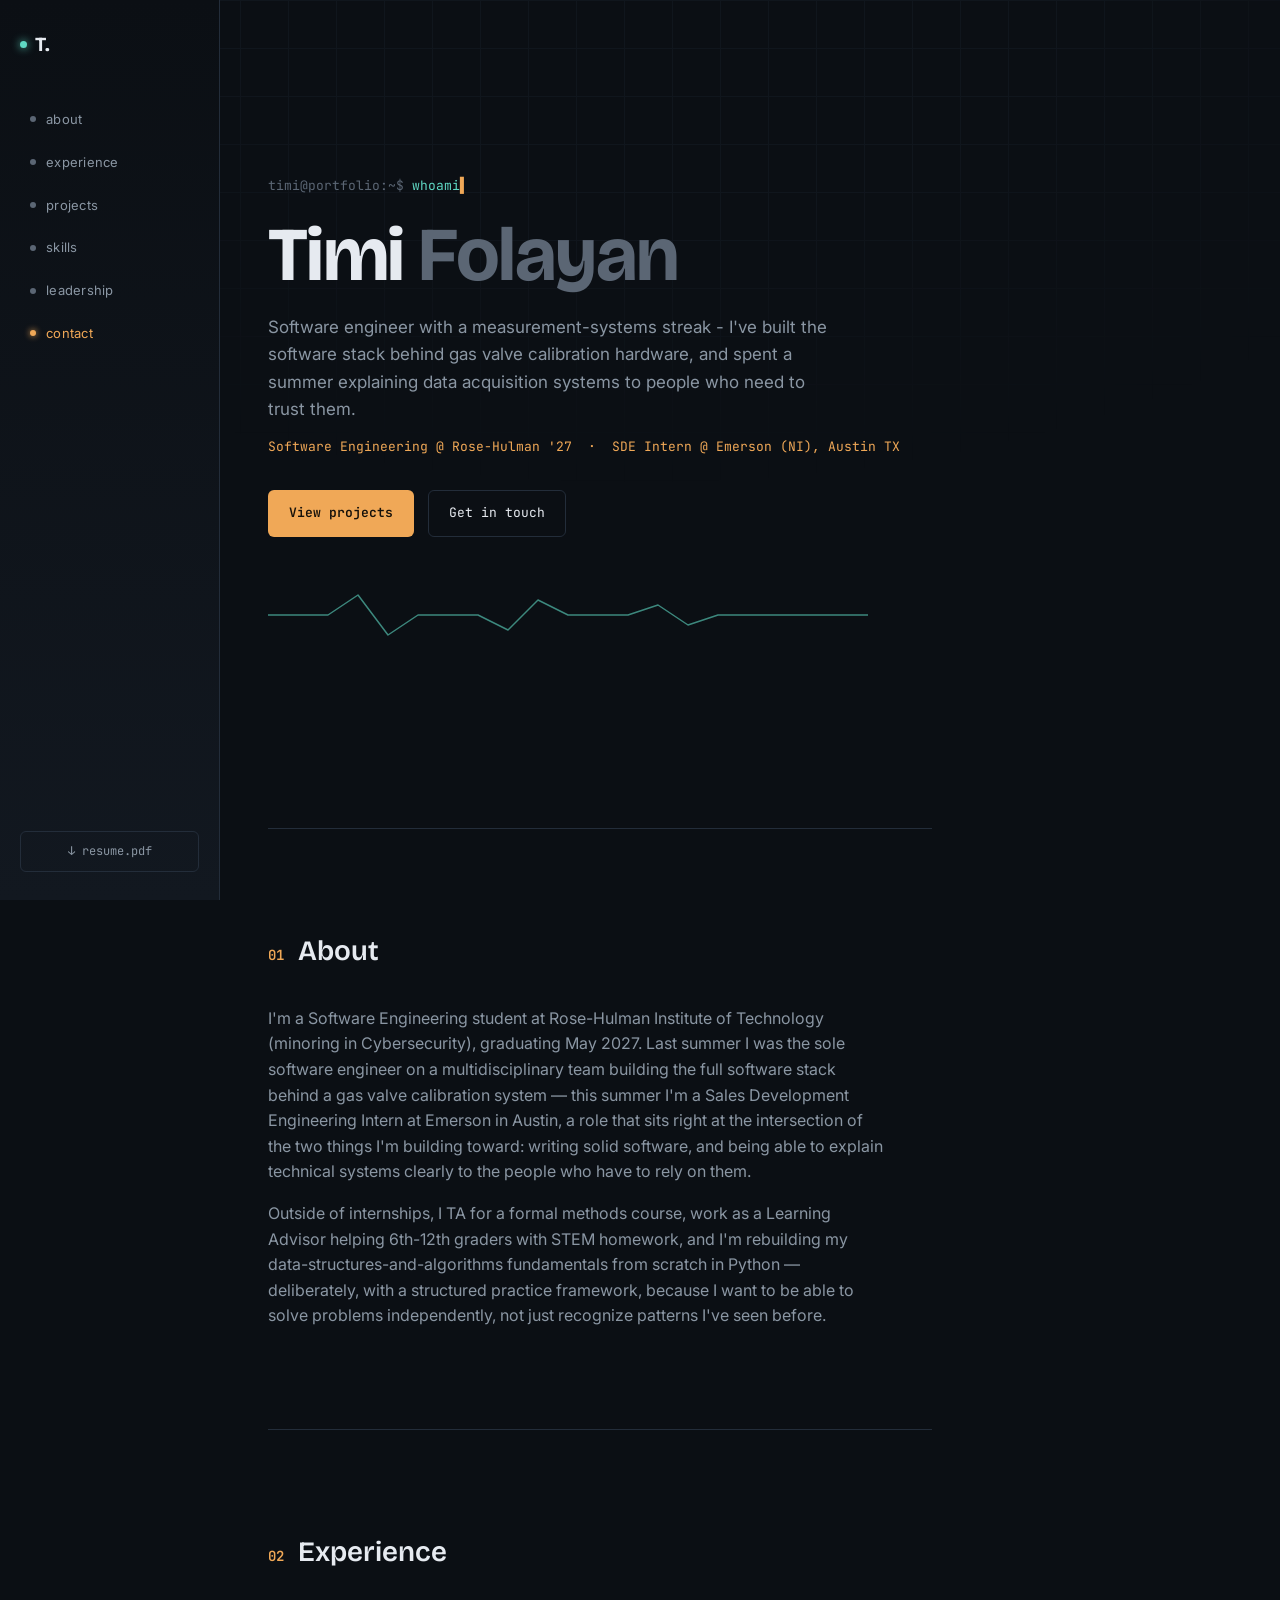
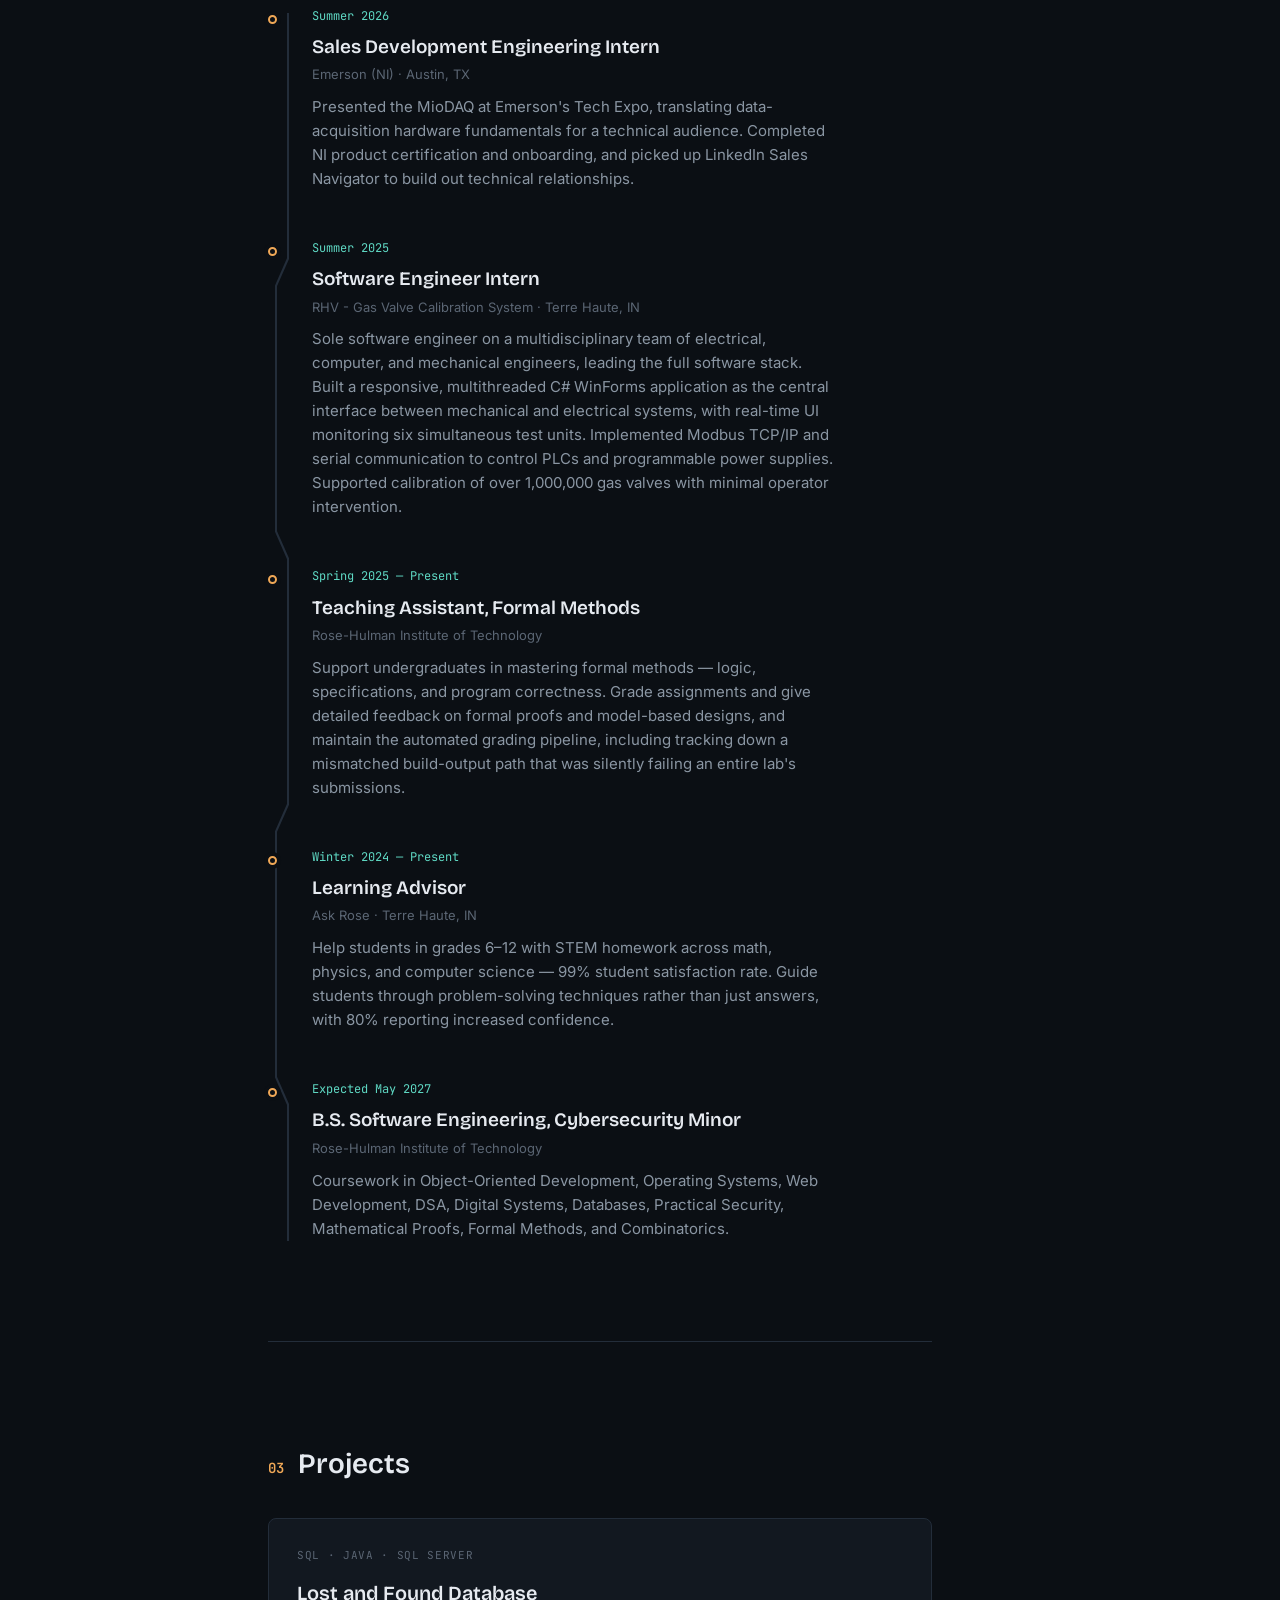
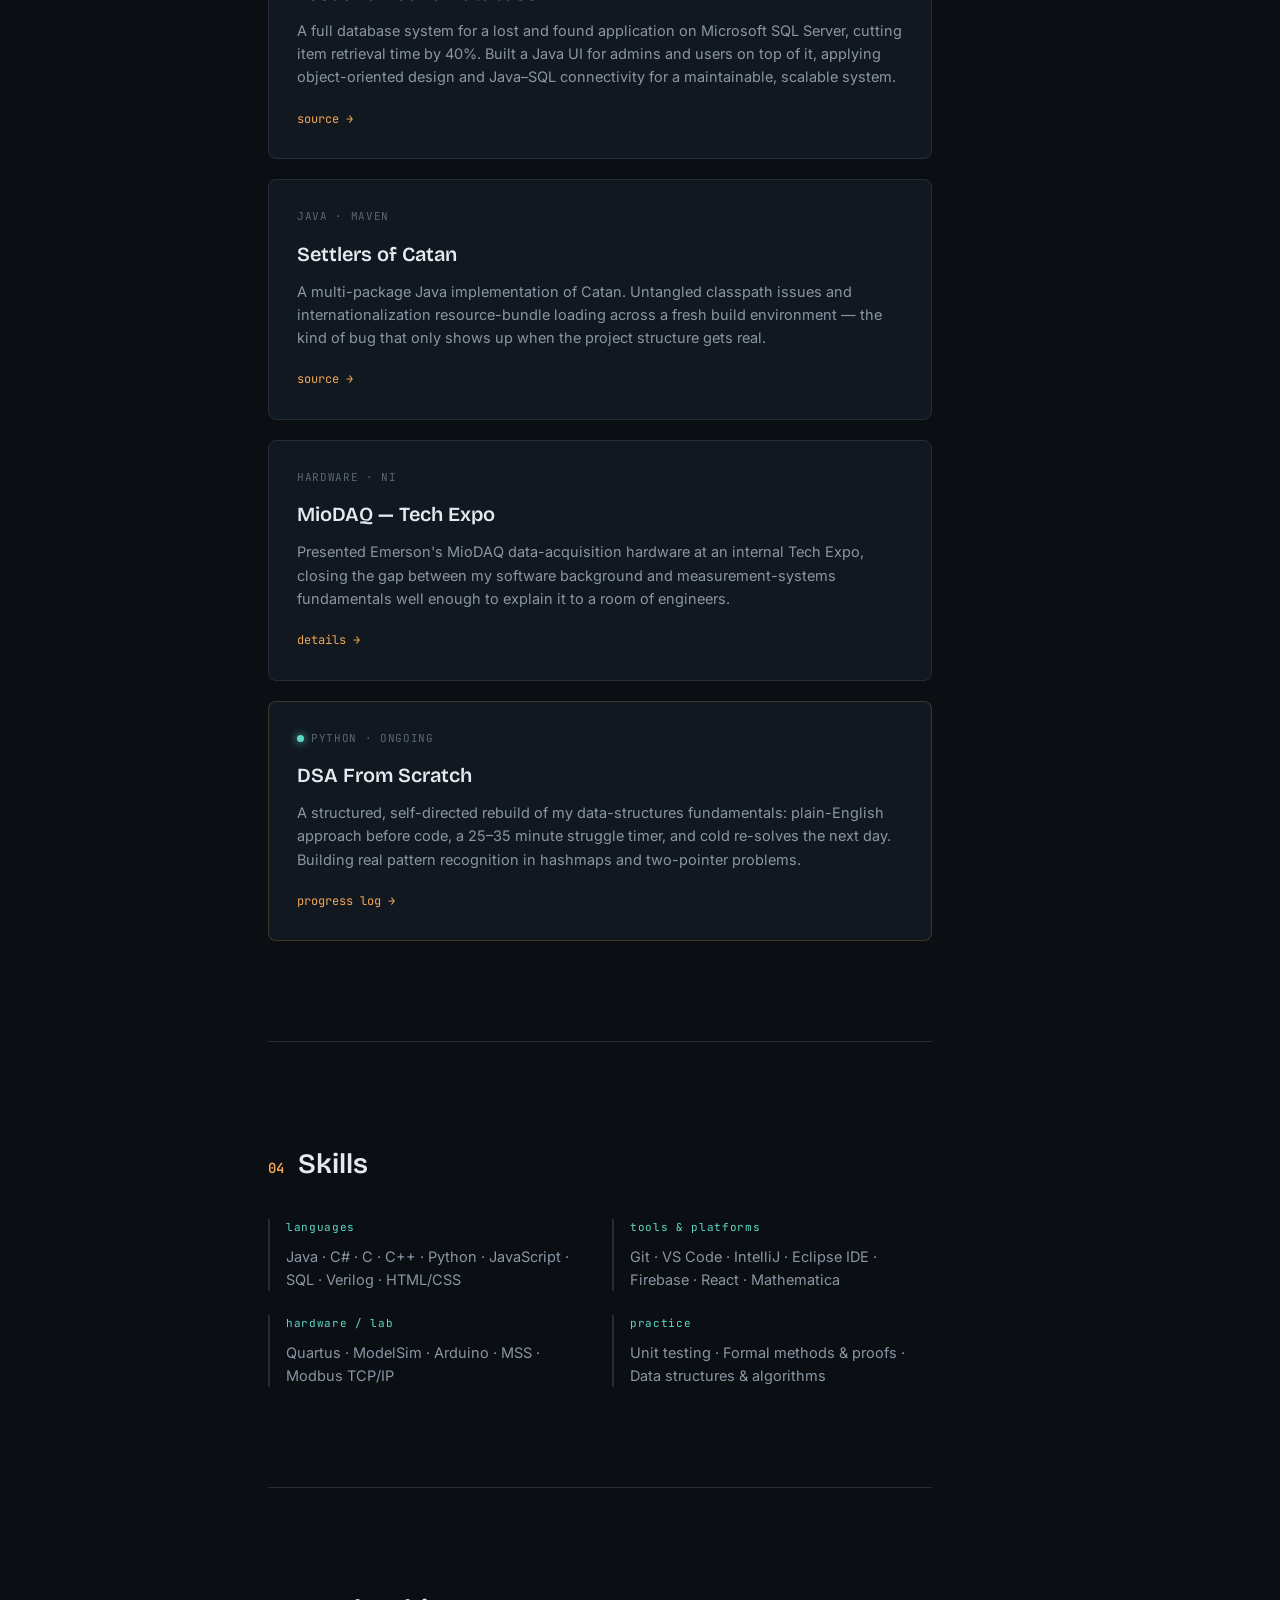
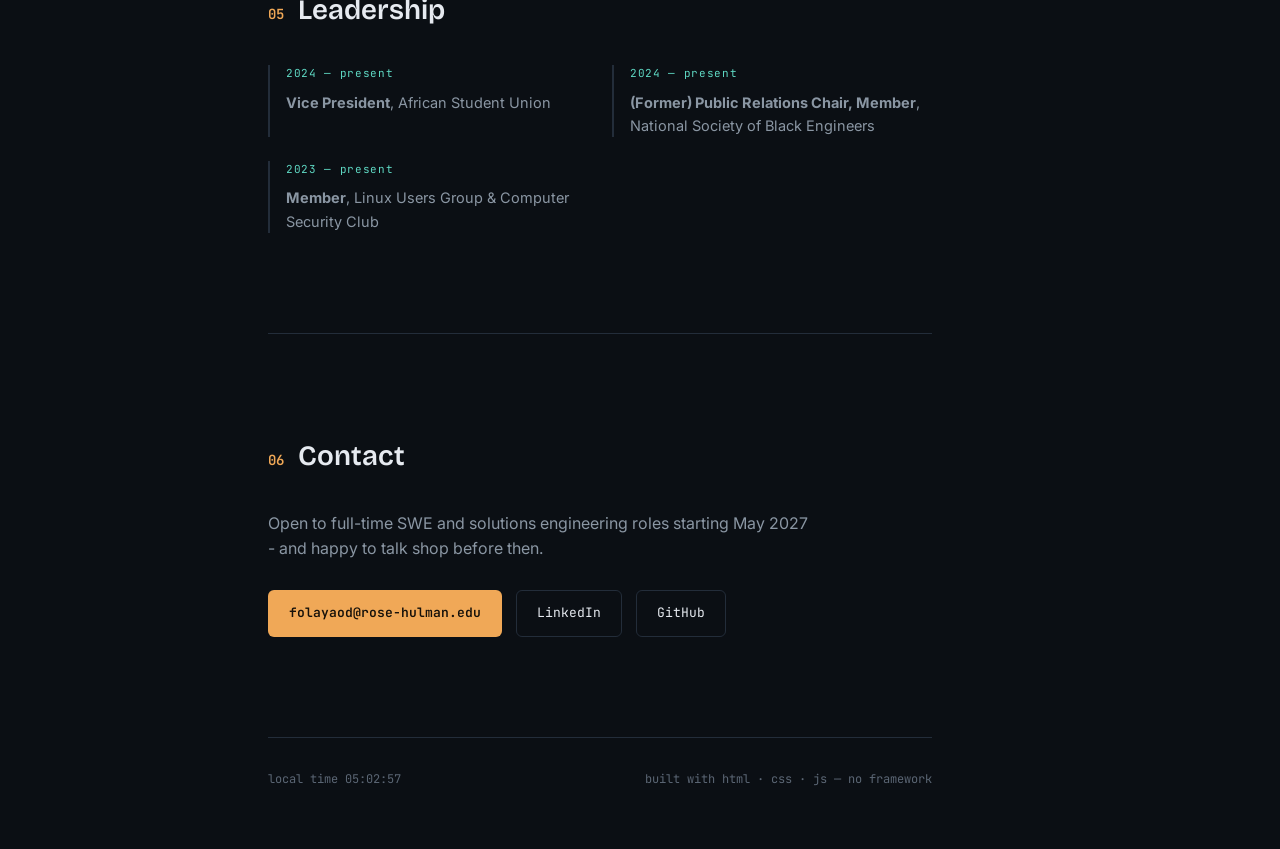
==== commit 0a085d53: "Update title and internship details in index.html" ====
--- a/index.html
+++ b/index.html
@@ -3,7 +3,7 @@
 <head>
 <meta charset="UTF-8">
 <meta name="viewport" content="width=device-width, initial-scale=1.0">
-<title>Timi Folayan — Software Engineer</title>
+<title>Timi Folayan - Software Engineer</title>
 <meta name="description" content="Portfolio of Timi Folayan, a software engineer bridging hardware and code.">
 <link rel="preconnect" href="https://fonts.googleapis.com">
 <link rel="preconnect" href="https://fonts.gstatic.com" crossorigin>
@@ -35,8 +35,8 @@
   <section class="hero" id="top">
     <p class="mono eyebrow"><span class="prompt">timi@portfolio:~$</span> <span id="typed"></span><span class="cursor">▌</span></p>
     <h1 class="hero-title">Timi <span class="hero-lastname">Folayan</span></h1>
-    <p class="hero-sub">Software engineer with a measurement-systems streak — I've built the software stack behind gas valve calibration hardware, and spent a summer explaining data acquisition systems to people who need to trust them.</p>
-    <p class="hero-role mono">Software Engineering @ Rose-Hulman '27 &nbsp;·&nbsp; SDE Intern @ Emerson, Austin TX</p>
+    <p class="hero-sub">Software engineer with a measurement-systems streak - I've built the software stack behind gas valve calibration hardware, and spent a summer explaining data acquisition systems to people who need to trust them.</p>
+    <p class="hero-role mono">Software Engineering @ Rose-Hulman '27 &nbsp;·&nbsp; SDE Intern @ Emerson (NI), Austin TX</p>
     <div class="hero-cta">
       <a href="#projects" class="btn btn-primary">View projects</a>
       <a href="#contact" class="btn btn-ghost">Get in touch</a>
@@ -70,7 +70,7 @@
         <div class="tl-card">
           <p class="mono tl-date">Summer 2026</p>
           <h3>Sales Development Engineering Intern</h3>
-          <p class="tl-org">Emerson · Austin, TX</p>
+          <p class="tl-org">Emerson (NI) · Austin, TX</p>
           <p>Presented the MioDAQ at Emerson's Tech Expo, translating data-acquisition hardware fundamentals for a technical audience. Completed NI product certification and onboarding, and picked up LinkedIn Sales Navigator to build out technical relationships.</p>
         </div>
       </article>
@@ -80,7 +80,7 @@
         <div class="tl-card">
           <p class="mono tl-date">Summer 2025</p>
           <h3>Software Engineer Intern</h3>
-          <p class="tl-org">RHV — Gas Valve Calibration System · Terre Haute, IN</p>
+          <p class="tl-org">RHV - Gas Valve Calibration System · Terre Haute, IN</p>
           <p>Sole software engineer on a multidisciplinary team of electrical, computer, and mechanical engineers, leading the full software stack. Built a responsive, multithreaded C# WinForms application as the central interface between mechanical and electrical systems, with real-time UI monitoring six simultaneous test units. Implemented Modbus TCP/IP and serial communication to control PLCs and programmable power supplies. Supported calibration of over 1,000,000 gas valves with minimal operator intervention.</p>
         </div>
       </article>
@@ -202,7 +202,7 @@
       </div>
       <div class="skill-group">
         <p class="mono skill-label">2024 — present</p>
-        <p><strong>Public Relations Chair</strong>, National Society of Black Engineers</p>
+        <p><strong>(Former) Public Relations Chair, Member</strong>, National Society of Black Engineers</p>
       </div>
       <div class="skill-group">
         <p class="mono skill-label">2023 — present</p>
@@ -214,11 +214,11 @@
   <!-- CONTACT -->
   <section class="section section-contact" id="contact">
     <h2 class="section-head"><span class="mono tag">06</span> Contact</h2>
-    <p class="contact-lead">Open to full-time SWE and solutions engineering roles starting May 2027 — and happy to talk shop before then.</p>
+    <p class="contact-lead">Open to full-time SWE and solutions engineering roles starting May 2027 - and happy to talk shop before then.</p>
     <div class="contact-links">
       <a href="mailto:folayaod@rose-hulman.edu" class="btn btn-primary">folayaod@rose-hulman.edu</a>
       <a href="https://linkedin.com/in/timifolayan" class="btn btn-ghost" target="_blank" rel="noopener">LinkedIn</a>
-      <a href="https://github.com/yourhandle" class="btn btn-ghost" target="_blank" rel="noopener">GitHub</a>
+      <a href="https://github.com/rhit-folayaod" class="btn btn-ghost" target="_blank" rel="noopener">GitHub</a>
     </div>
   </section>
 
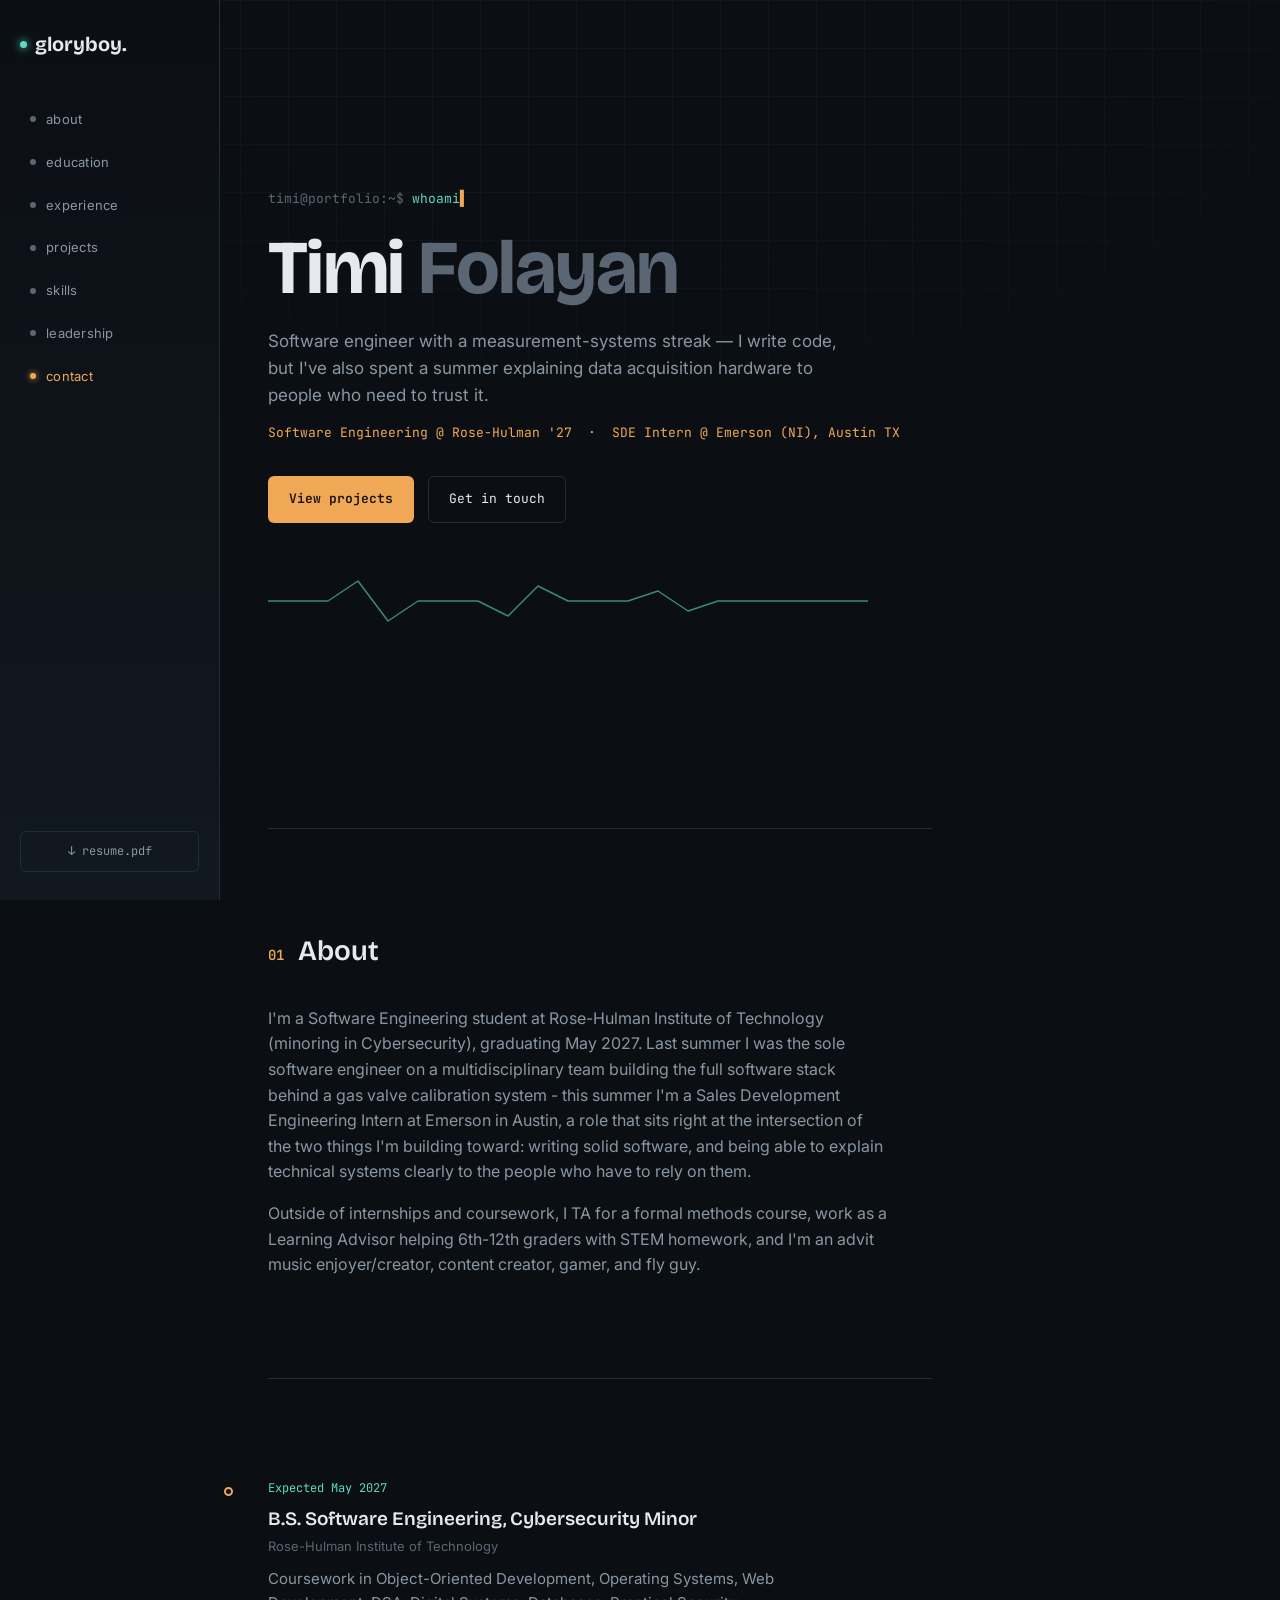
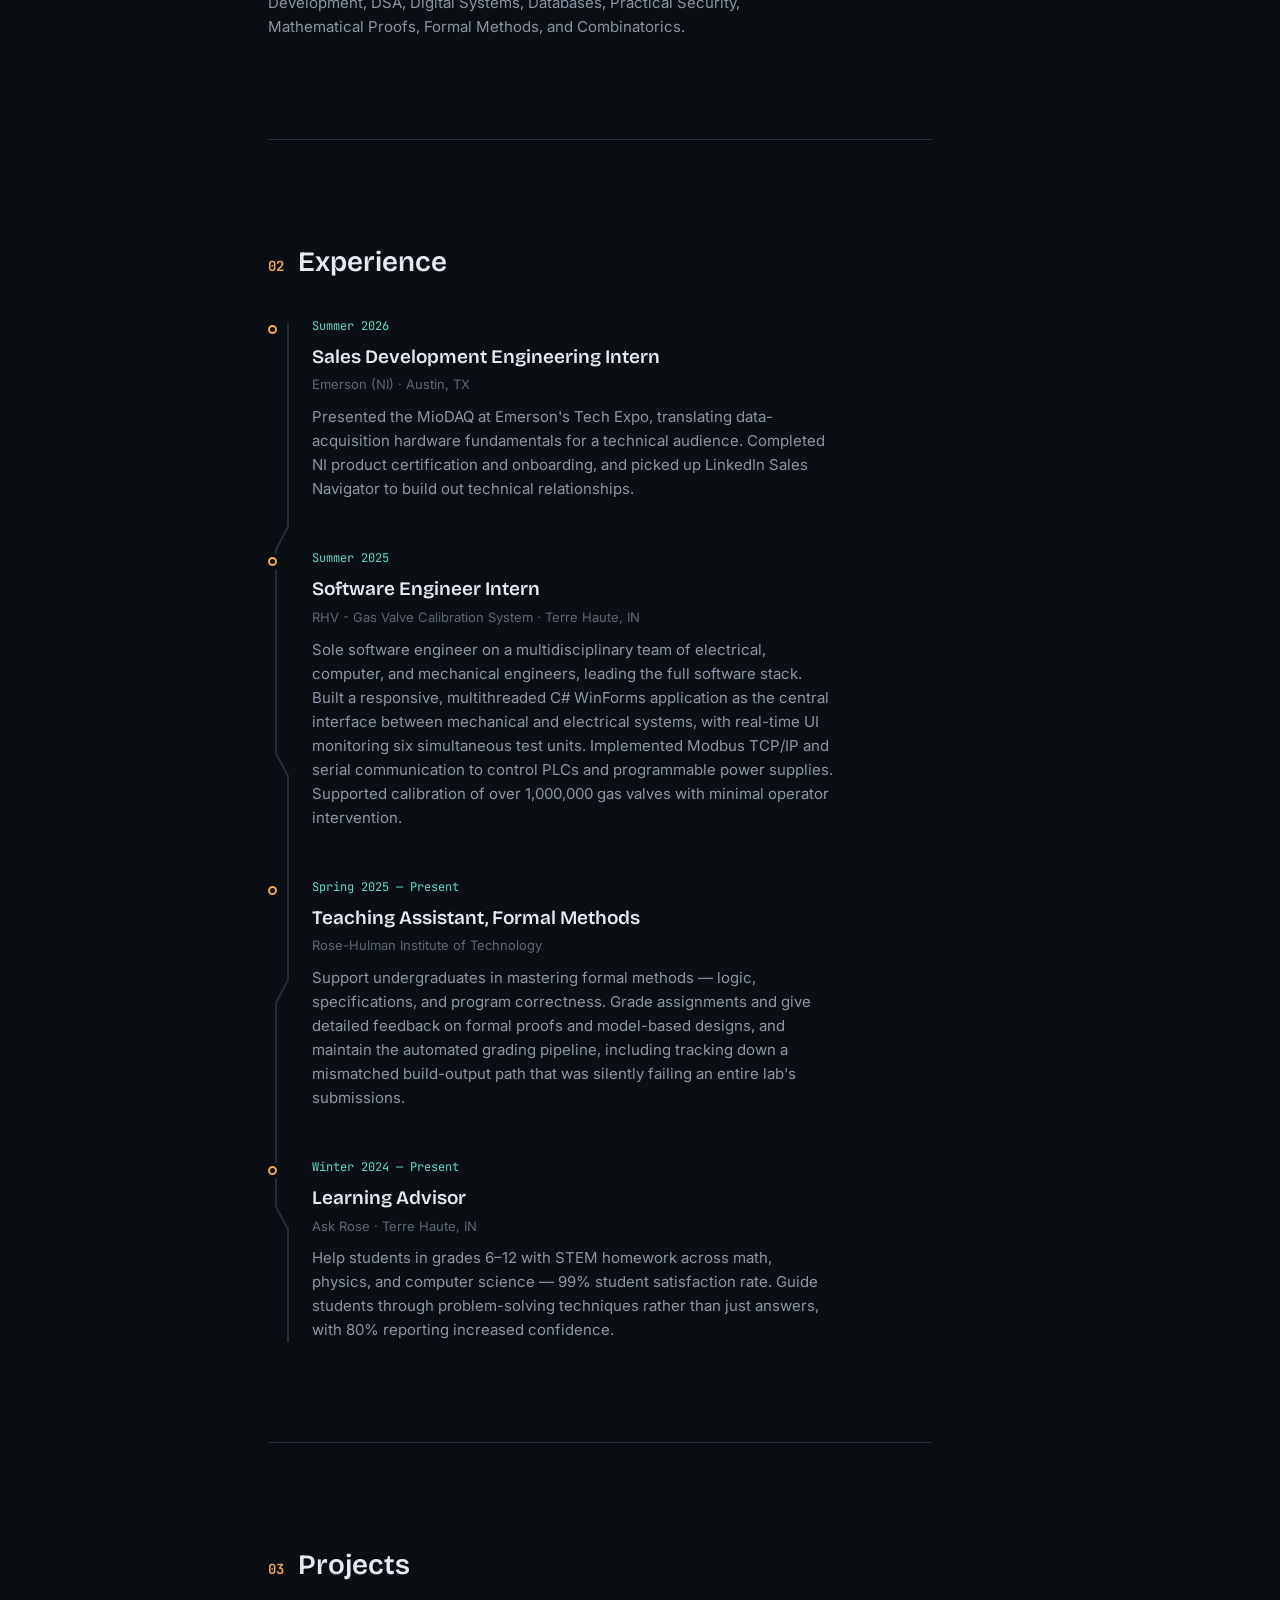
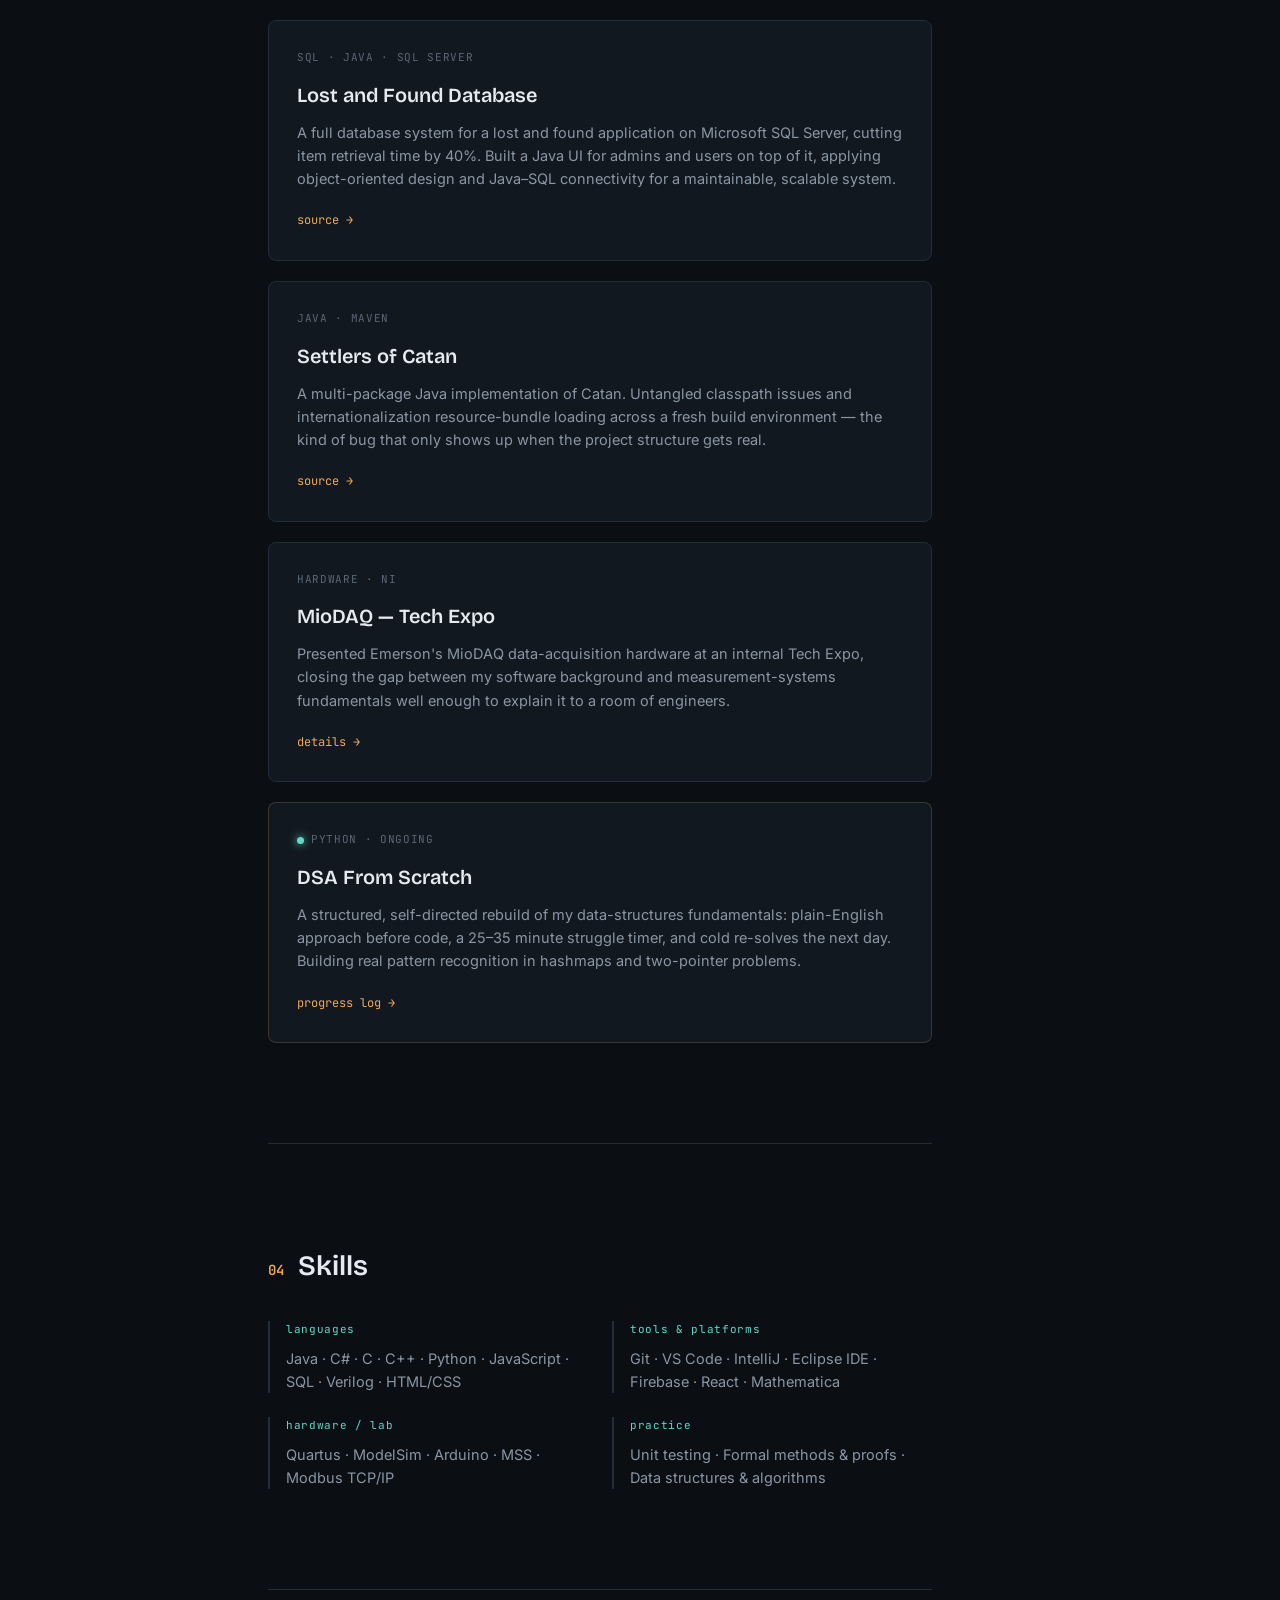
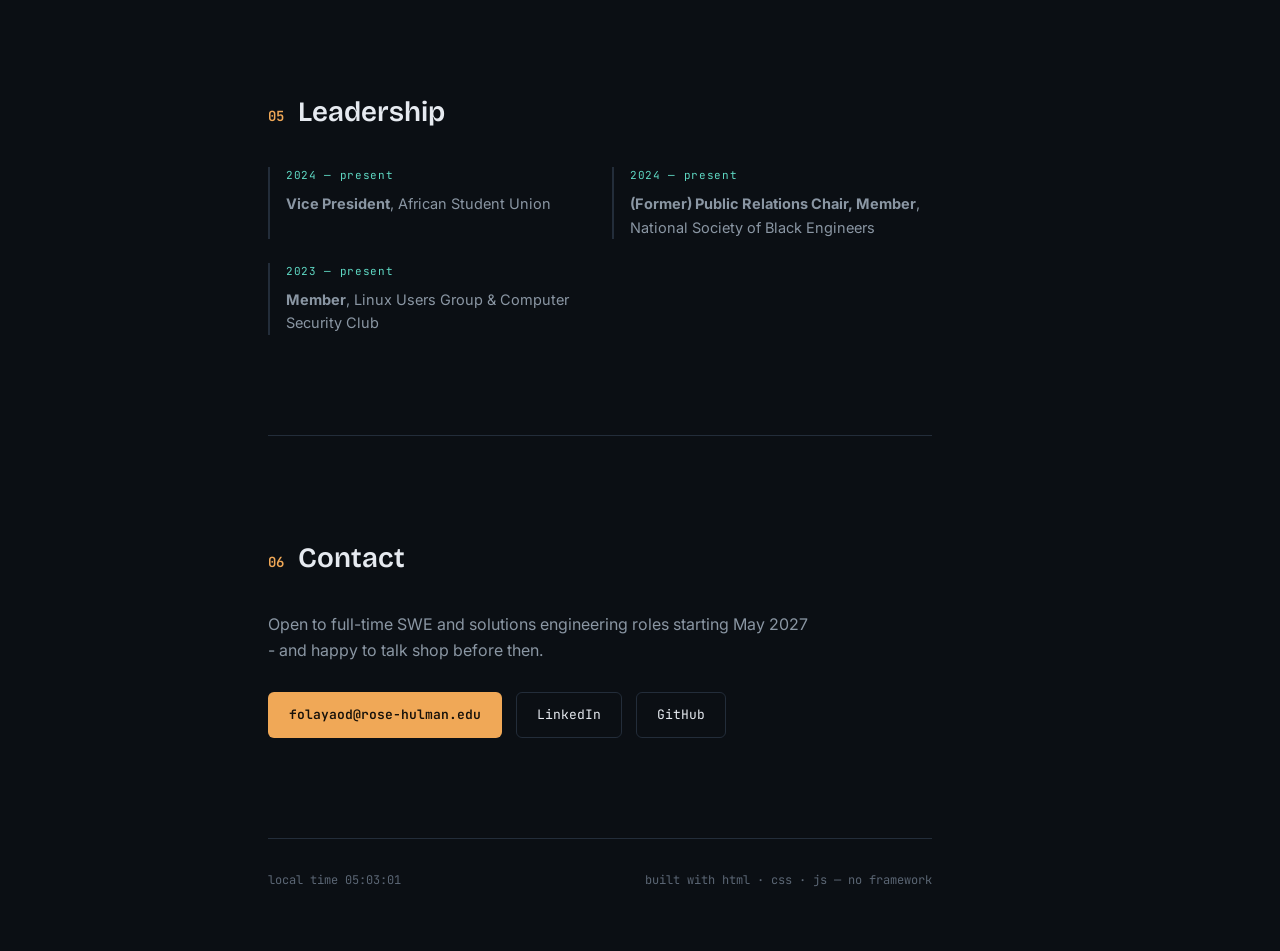
==== commit 6db4f110: "Revise personal details and add education section Updated personal information and added education s" ====
--- a/index.html
+++ b/index.html
@@ -17,9 +17,10 @@
 
 <!-- side nav / instrument panel -->
 <nav class="panel" aria-label="Section navigation">
-  <div class="panel-brand"><span class="dot dot-live"></span>T.</div>
+  <div class="panel-brand"><span class="dot dot-live"></span>gloryboy.</div>
   <ul class="panel-list">
     <li><a href="#about" data-section="about"><span class="led"></span><span class="panel-label">about</span></a></li>
+    <li><a href="#Education" data-section="education"><span class="led"></span><span class="panel-label">education</span></a></li>
     <li><a href="#experience" data-section="experience"><span class="led"></span><span class="panel-label">experience</span></a></li>
     <li><a href="#projects" data-section="projects"><span class="led"></span><span class="panel-label">projects</span></a></li>
     <li><a href="#skills" data-section="skills"><span class="led"></span><span class="panel-label">skills</span></a></li>
@@ -35,7 +36,7 @@
   <section class="hero" id="top">
     <p class="mono eyebrow"><span class="prompt">timi@portfolio:~$</span> <span id="typed"></span><span class="cursor">▌</span></p>
     <h1 class="hero-title">Timi <span class="hero-lastname">Folayan</span></h1>
-    <p class="hero-sub">Software engineer with a measurement-systems streak - I've built the software stack behind gas valve calibration hardware, and spent a summer explaining data acquisition systems to people who need to trust them.</p>
+    <p class="hero-sub">Software engineer with a measurement-systems streak — I write code, but I've also spent a summer explaining data acquisition hardware to people who need to trust it.</p>
     <p class="hero-role mono">Software Engineering @ Rose-Hulman '27 &nbsp;·&nbsp; SDE Intern @ Emerson (NI), Austin TX</p>
     <div class="hero-cta">
       <a href="#projects" class="btn btn-primary">View projects</a>
@@ -52,8 +53,22 @@
   <section class="section" id="about">
     <h2 class="section-head"><span class="mono tag">01</span> About</h2>
     <div class="section-body about-body">
-      <p>I'm a Software Engineering student at Rose-Hulman Institute of Technology (minoring in Cybersecurity), graduating May 2027. Last summer I was the sole software engineer on a multidisciplinary team building the full software stack behind a gas valve calibration system — this summer I'm a Sales Development Engineering Intern at Emerson in Austin, a role that sits right at the intersection of the two things I'm building toward: writing solid software, and being able to explain technical systems clearly to the people who have to rely on them.</p>
-      <p>Outside of internships, I TA for a formal methods course, work as a Learning Advisor helping 6th-12th graders with STEM homework, and I'm rebuilding my data-structures-and-algorithms fundamentals from scratch in Python — deliberately, with a structured practice framework, because I want to be able to solve problems independently, not just recognize patterns I've seen before.</p>
+      <p>I'm a Software Engineering student at Rose-Hulman Institute of Technology (minoring in Cybersecurity), graduating May 2027. Last summer I was the sole software engineer on a multidisciplinary team building the full software stack behind a gas valve calibration system - this summer I'm a Sales Development Engineering Intern at Emerson in Austin, a role that sits right at the intersection of the two things I'm building toward: writing solid software, and being able to explain technical systems clearly to the people who have to rely on them.</p>
+      <p>Outside of internships and coursework, I TA for a formal methods course, work as a Learning Advisor helping 6th-12th graders with STEM homework, and I'm an advit music enjoyer/creator, content creator, gamer, and fly guy.</p>
+    </div>
+  </section>
+
+  <!-- EDUCATION -->
+  <section class="section" id="education">
+    <article class="tl-item">
+        <div class="tl-node"></div>
+        <div class="tl-card">
+          <p class="mono tl-date">Expected May 2027</p>
+          <h3>B.S. Software Engineering, Cybersecurity Minor</h3>
+          <p class="tl-org">Rose-Hulman Institute of Technology</p>
+          <p>Coursework in Object-Oriented Development, Operating Systems, Web Development, DSA, Digital Systems, Databases, Practical Security, Mathematical Proofs, Formal Methods, and Combinatorics.</p>
+        </div>
+      </article>
     </div>
   </section>
 
@@ -104,16 +119,7 @@
           <p>Help students in grades 6–12 with STEM homework across math, physics, and computer science — 99% student satisfaction rate. Guide students through problem-solving techniques rather than just answers, with 80% reporting increased confidence.</p>
         </div>
       </article>
-
-      <article class="tl-item">
-        <div class="tl-node"></div>
-        <div class="tl-card">
-          <p class="mono tl-date">Expected May 2027</p>
-          <h3>B.S. Software Engineering, Cybersecurity Minor</h3>
-          <p class="tl-org">Rose-Hulman Institute of Technology</p>
-          <p>Coursework in Object-Oriented Development, Operating Systems, Web Development, DSA, Digital Systems, Databases, Practical Security, Mathematical Proofs, Formal Methods, and Combinatorics.</p>
-        </div>
-      </article>
+      
     </div>
   </section>
 
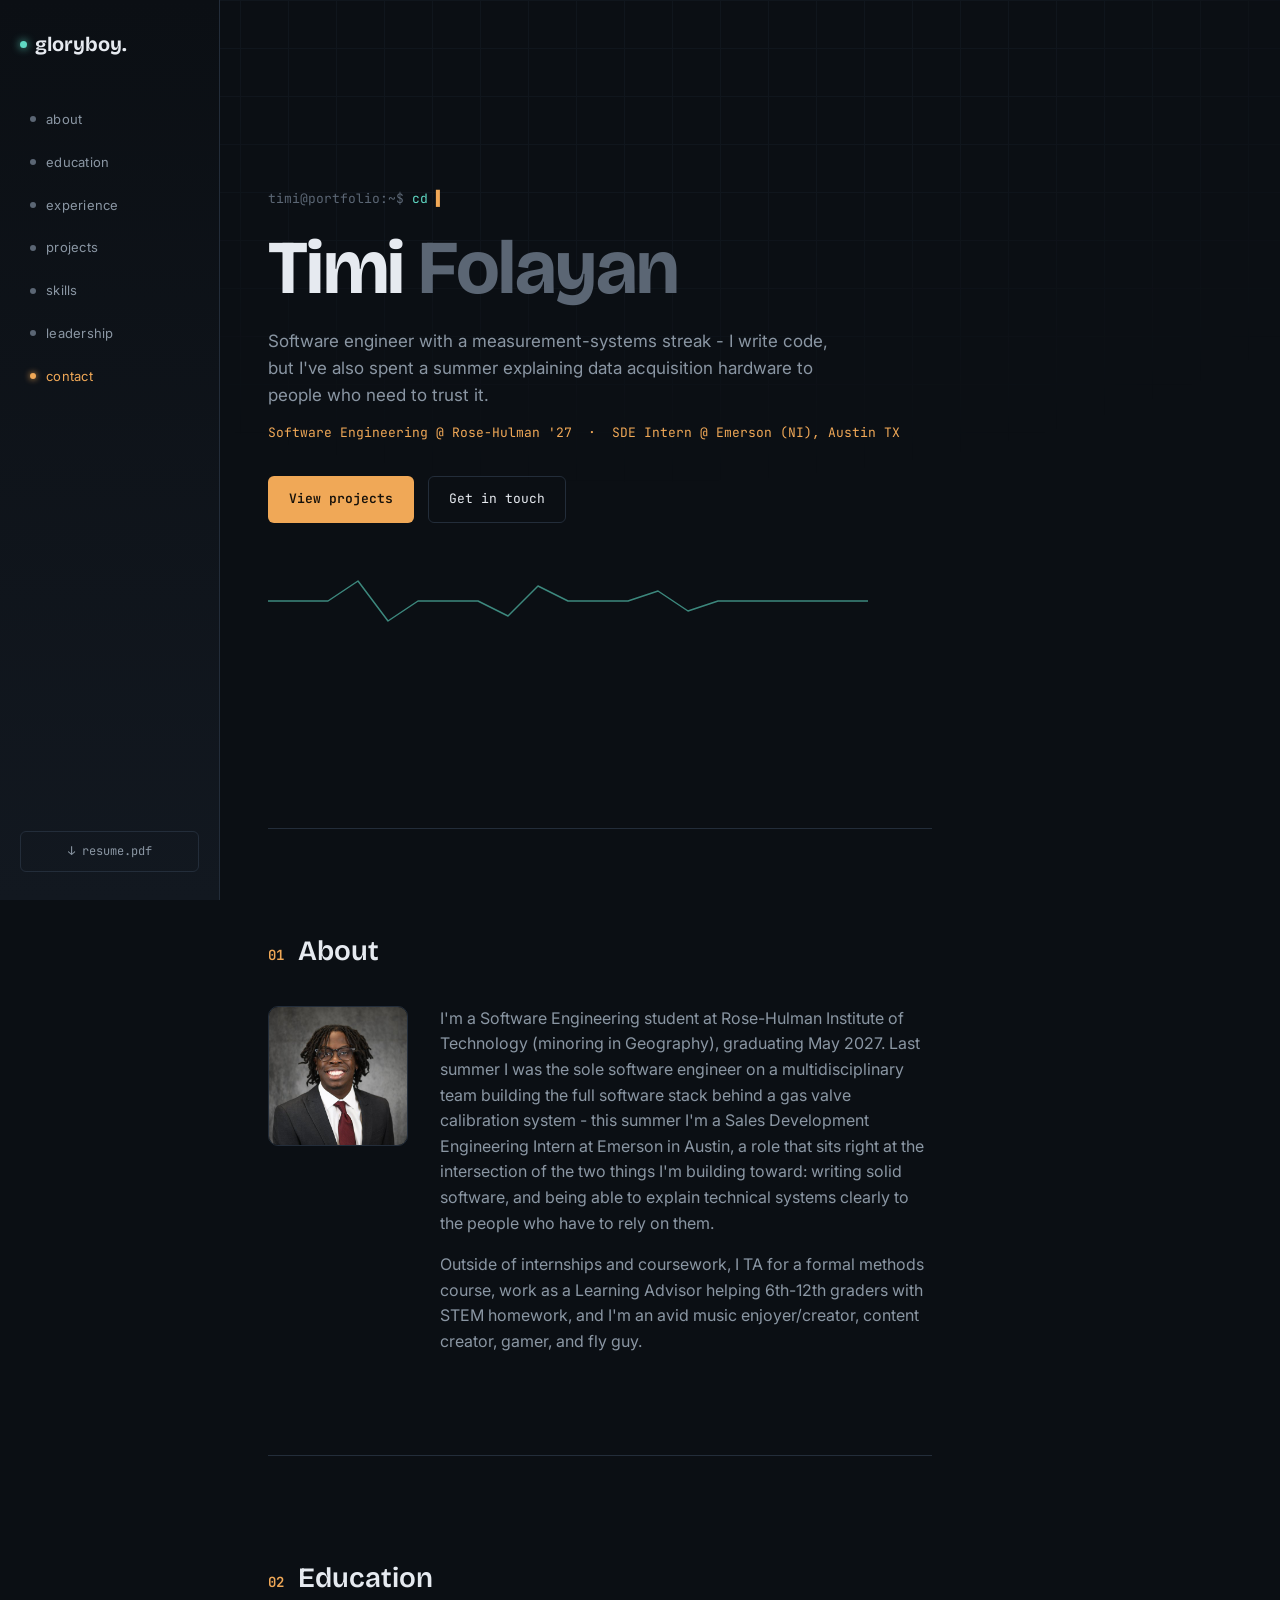
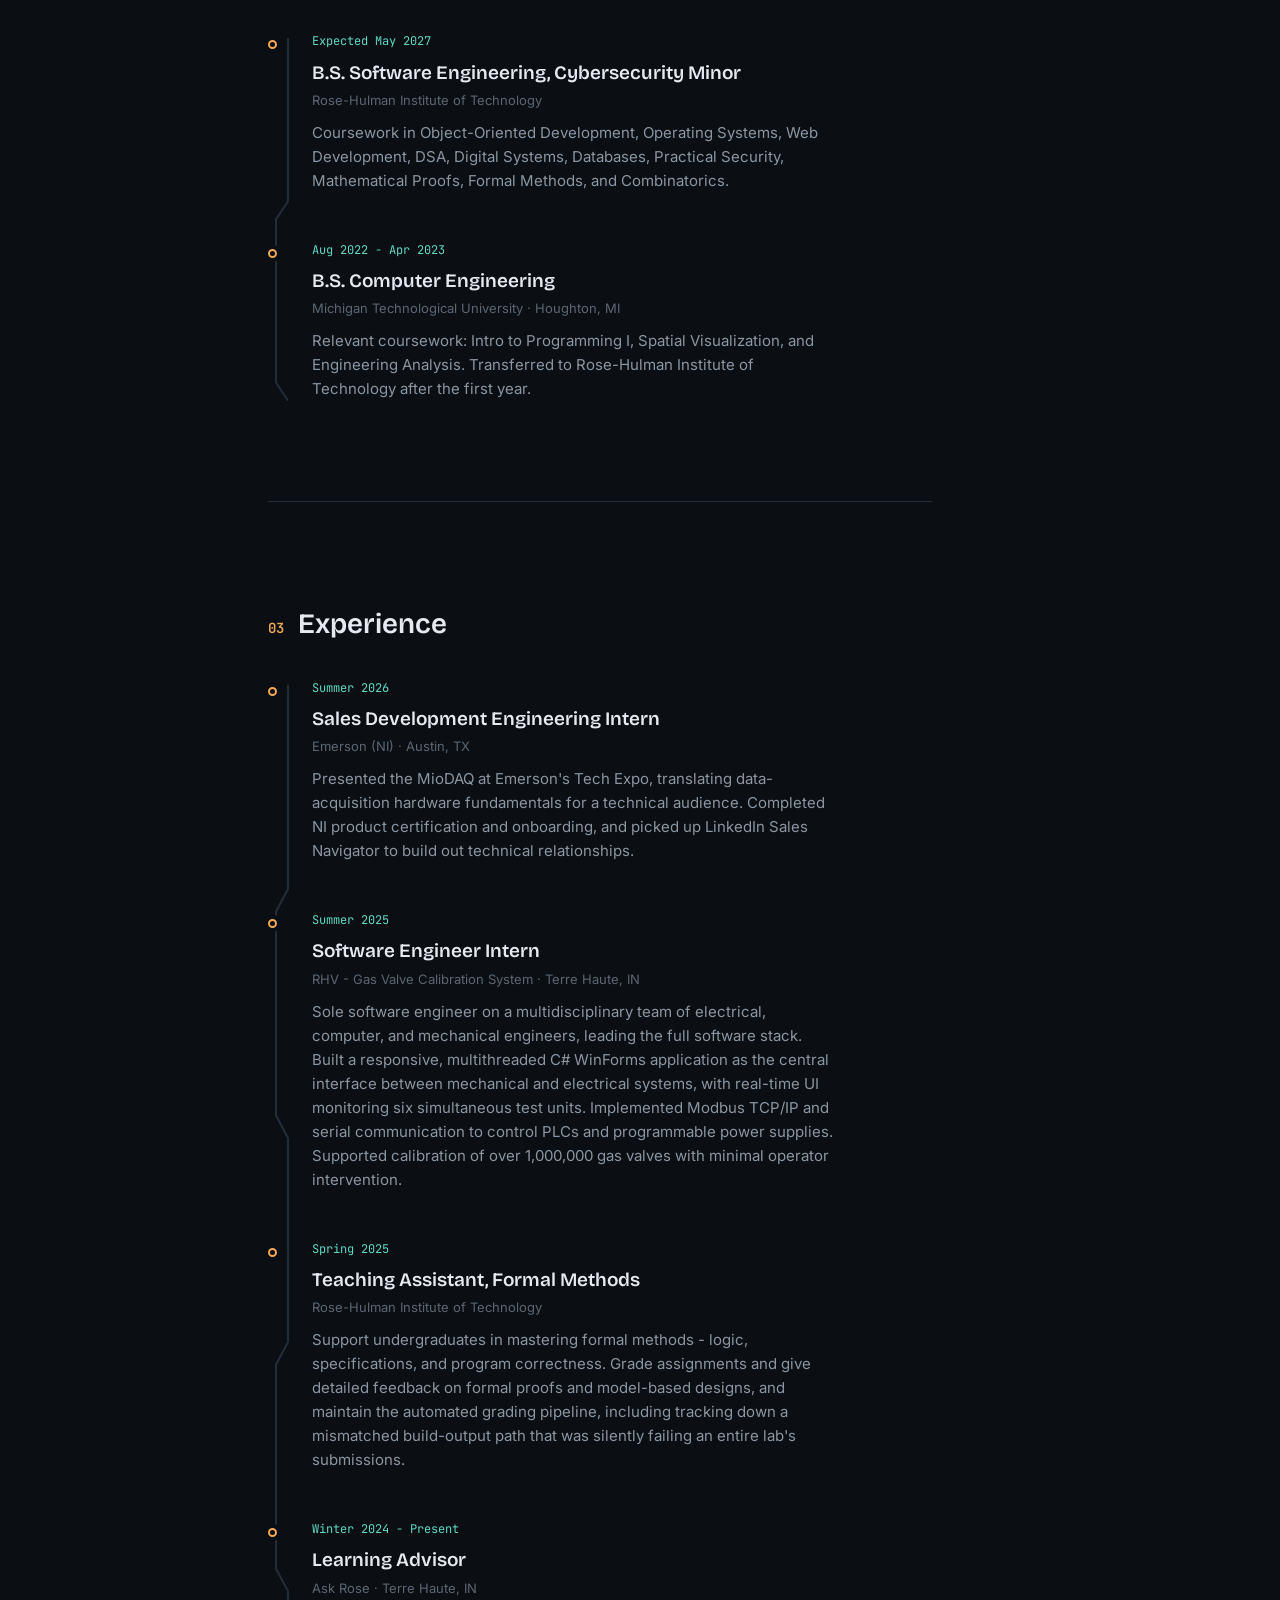
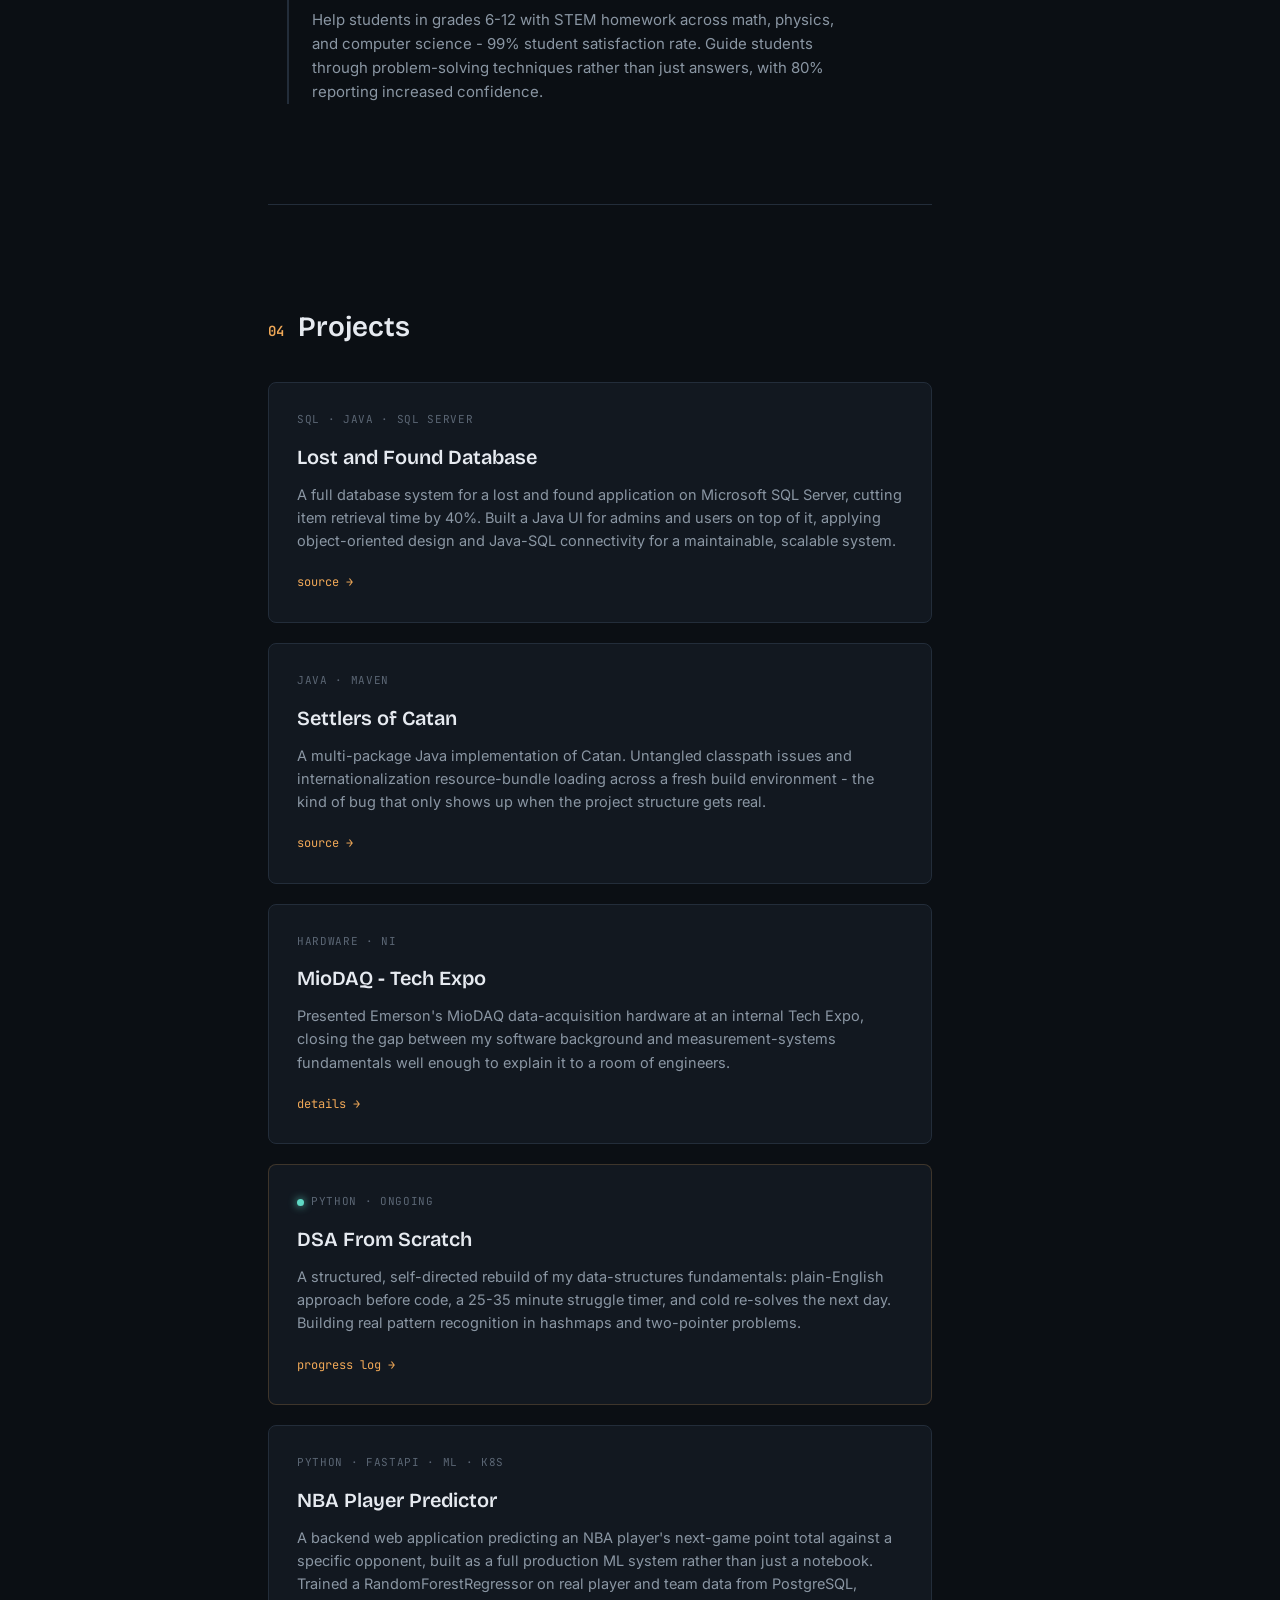
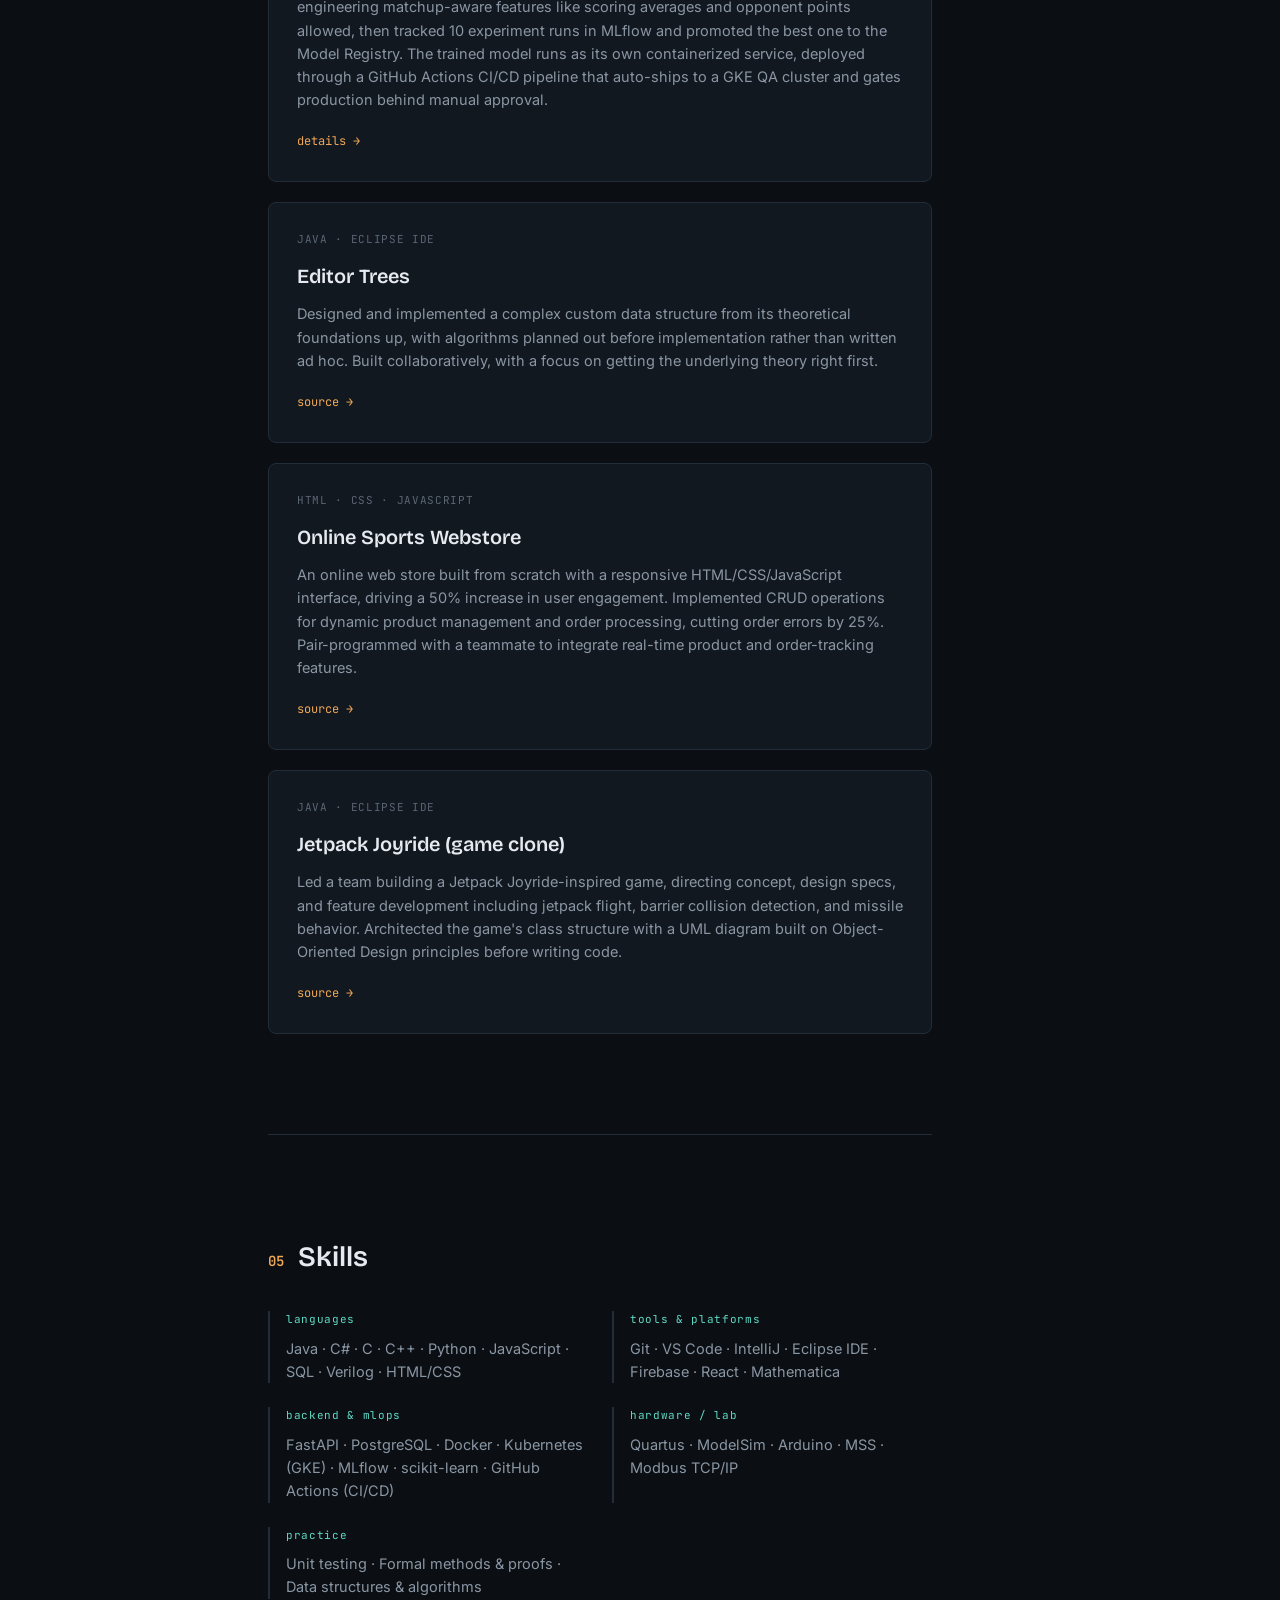
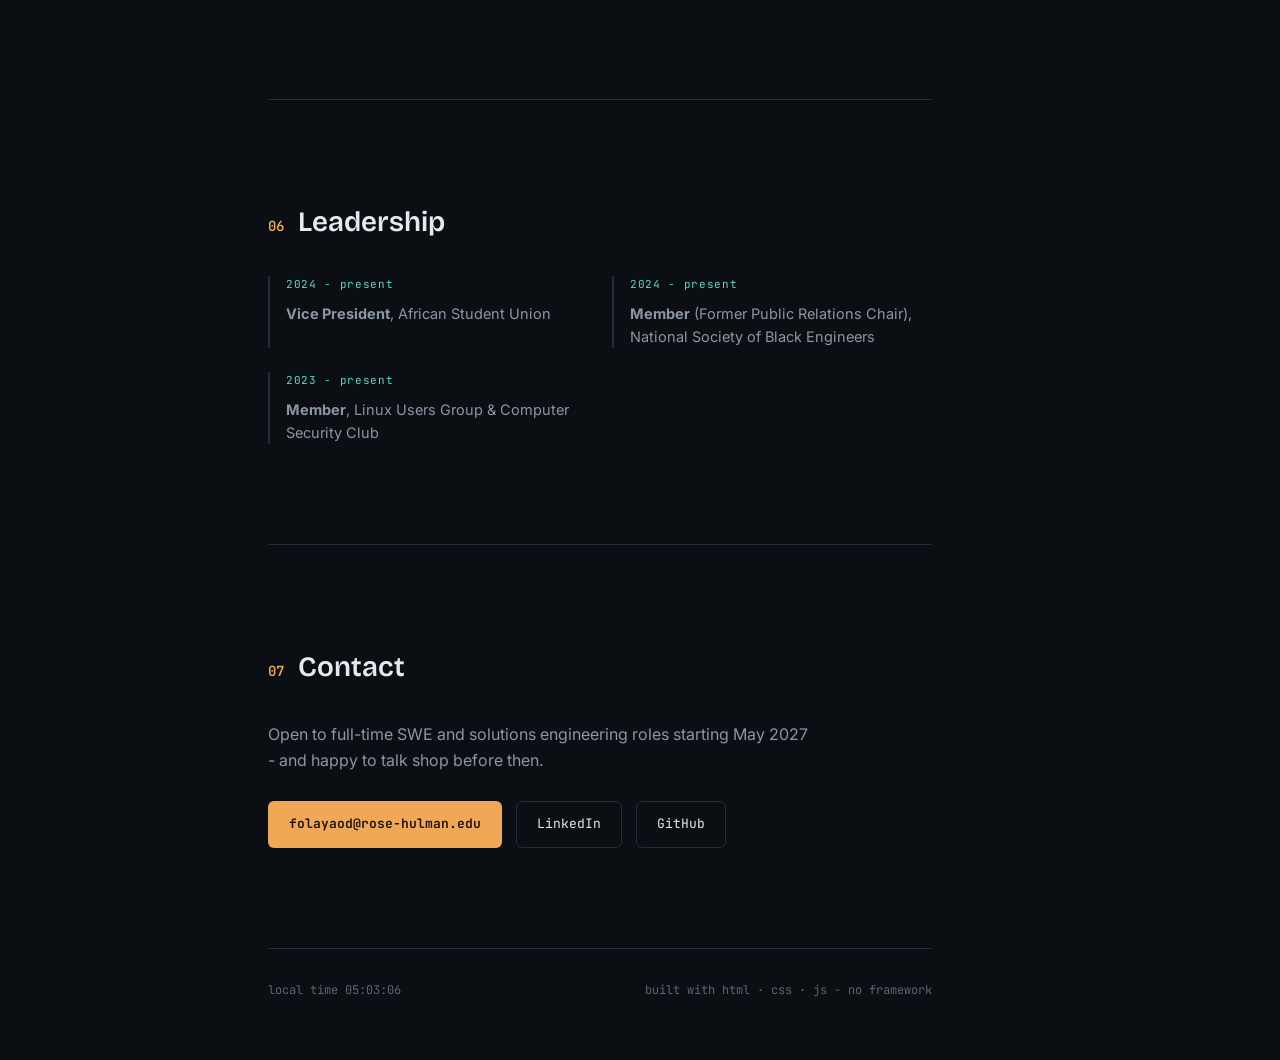
==== commit a9c3378a: "complete portfolio website for now" ====
--- a/index.html
+++ b/index.html
@@ -20,14 +20,14 @@
   <div class="panel-brand"><span class="dot dot-live"></span>gloryboy.</div>
   <ul class="panel-list">
     <li><a href="#about" data-section="about"><span class="led"></span><span class="panel-label">about</span></a></li>
-    <li><a href="#Education" data-section="education"><span class="led"></span><span class="panel-label">education</span></a></li>
+    <li><a href="#education" data-section="education"><span class="led"></span><span class="panel-label">education</span></a></li>
     <li><a href="#experience" data-section="experience"><span class="led"></span><span class="panel-label">experience</span></a></li>
     <li><a href="#projects" data-section="projects"><span class="led"></span><span class="panel-label">projects</span></a></li>
     <li><a href="#skills" data-section="skills"><span class="led"></span><span class="panel-label">skills</span></a></li>
     <li><a href="#leadership" data-section="leadership"><span class="led"></span><span class="panel-label">leadership</span></a></li>
     <li><a href="#contact" data-section="contact"><span class="led"></span><span class="panel-label">contact</span></a></li>
   </ul>
-  <a class="panel-resume" href="resume.pdf" target="_blank" rel="noopener">↓ resume.pdf</a>
+  <a class="panel-resume" href="Resume.pdf" target="_blank" rel="noopener" download>↓ resume.pdf</a>
 </nav>
 
 <main>
@@ -36,7 +36,7 @@
   <section class="hero" id="top">
     <p class="mono eyebrow"><span class="prompt">timi@portfolio:~$</span> <span id="typed"></span><span class="cursor">▌</span></p>
     <h1 class="hero-title">Timi <span class="hero-lastname">Folayan</span></h1>
-    <p class="hero-sub">Software engineer with a measurement-systems streak — I write code, but I've also spent a summer explaining data acquisition hardware to people who need to trust it.</p>
+    <p class="hero-sub">Software engineer with a measurement-systems streak - I write code, but I've also spent a summer explaining data acquisition hardware to people who need to trust it.</p>
     <p class="hero-role mono">Software Engineering @ Rose-Hulman '27 &nbsp;·&nbsp; SDE Intern @ Emerson (NI), Austin TX</p>
     <div class="hero-cta">
       <a href="#projects" class="btn btn-primary">View projects</a>
@@ -53,14 +53,23 @@
   <section class="section" id="about">
     <h2 class="section-head"><span class="mono tag">01</span> About</h2>
     <div class="section-body about-body">
-      <p>I'm a Software Engineering student at Rose-Hulman Institute of Technology (minoring in Cybersecurity), graduating May 2027. Last summer I was the sole software engineer on a multidisciplinary team building the full software stack behind a gas valve calibration system - this summer I'm a Sales Development Engineering Intern at Emerson in Austin, a role that sits right at the intersection of the two things I'm building toward: writing solid software, and being able to explain technical systems clearly to the people who have to rely on them.</p>
-      <p>Outside of internships and coursework, I TA for a formal methods course, work as a Learning Advisor helping 6th-12th graders with STEM homework, and I'm an advit music enjoyer/creator, content creator, gamer, and fly guy.</p>
+      <img class="about-photo" src="headshot.jpg" alt="Timi Folayan" width="140" height="140">
+      <div class="about-text">
+        <p>I'm a Software Engineering student at Rose-Hulman Institute of Technology (minoring in Geography), graduating May 2027. Last summer I was the sole software engineer on a multidisciplinary team building the full software stack behind a gas valve calibration system - this summer I'm a Sales Development Engineering Intern at Emerson in Austin, a role that sits right at the intersection of the two things I'm building toward: writing solid software, and being able to explain technical systems clearly to the people who have to rely on them.</p>
+        <p>Outside of internships and coursework, I TA for a formal methods course, work as a Learning Advisor helping 6th-12th graders with STEM homework, and I'm an avid music enjoyer/creator, content creator, gamer, and fly guy.</p>
+      </div>
     </div>
   </section>
 
   <!-- EDUCATION -->
   <section class="section" id="education">
-    <article class="tl-item">
+    <h2 class="section-head"><span class="mono tag">02</span> Education</h2>
+    <div class="timeline">
+      <svg class="timeline-trace" viewBox="0 0 40 400" preserveAspectRatio="none" aria-hidden="true">
+        <path d="M20,0 L20,180 L8,200 L8,380 L20,400" />
+      </svg>
+
+      <article class="tl-item">
         <div class="tl-node"></div>
         <div class="tl-card">
           <p class="mono tl-date">Expected May 2027</p>
@@ -69,12 +78,22 @@
           <p>Coursework in Object-Oriented Development, Operating Systems, Web Development, DSA, Digital Systems, Databases, Practical Security, Mathematical Proofs, Formal Methods, and Combinatorics.</p>
         </div>
       </article>
+
+      <article class="tl-item">
+        <div class="tl-node"></div>
+        <div class="tl-card">
+          <p class="mono tl-date">Aug 2022 - Apr 2023</p>
+          <h3>B.S. Computer Engineering</h3>
+          <p class="tl-org">Michigan Technological University · Houghton, MI</p>
+          <p>Relevant coursework: Intro to Programming I, Spatial Visualization, and Engineering Analysis. Transferred to Rose-Hulman Institute of Technology after the first year.</p>
+        </div>
+      </article>
     </div>
   </section>
 
   <!-- EXPERIENCE -->
   <section class="section" id="experience">
-    <h2 class="section-head"><span class="mono tag">02</span> Experience</h2>
+    <h2 class="section-head"><span class="mono tag">03</span> Experience</h2>
     <div class="timeline">
       <svg class="timeline-trace" viewBox="0 0 40 900" preserveAspectRatio="none" aria-hidden="true">
         <path d="M20,0 L20,180 L8,200 L8,380 L20,400 L20,580 L8,600 L8,780 L20,800 L20,900" />
@@ -103,20 +122,20 @@
       <article class="tl-item">
         <div class="tl-node"></div>
         <div class="tl-card">
-          <p class="mono tl-date">Spring 2025 — Present</p>
+          <p class="mono tl-date">Spring 2025</p>
           <h3>Teaching Assistant, Formal Methods</h3>
           <p class="tl-org">Rose-Hulman Institute of Technology</p>
-          <p>Support undergraduates in mastering formal methods — logic, specifications, and program correctness. Grade assignments and give detailed feedback on formal proofs and model-based designs, and maintain the automated grading pipeline, including tracking down a mismatched build-output path that was silently failing an entire lab's submissions.</p>
-        </div>
-      </article>
-
-      <article class="tl-item">
-        <div class="tl-node"></div>
-        <div class="tl-card">
-          <p class="mono tl-date">Winter 2024 — Present</p>
+          <p>Support undergraduates in mastering formal methods - logic, specifications, and program correctness. Grade assignments and give detailed feedback on formal proofs and model-based designs, and maintain the automated grading pipeline, including tracking down a mismatched build-output path that was silently failing an entire lab's submissions.</p>
+        </div>
+      </article>
+
+      <article class="tl-item">
+        <div class="tl-node"></div>
+        <div class="tl-card">
+          <p class="mono tl-date">Winter 2024 - Present</p>
           <h3>Learning Advisor</h3>
           <p class="tl-org">Ask Rose · Terre Haute, IN</p>
-          <p>Help students in grades 6–12 with STEM homework across math, physics, and computer science — 99% student satisfaction rate. Guide students through problem-solving techniques rather than just answers, with 80% reporting increased confidence.</p>
+          <p>Help students in grades 6-12 with STEM homework across math, physics, and computer science - 99% student satisfaction rate. Guide students through problem-solving techniques rather than just answers, with 80% reporting increased confidence.</p>
         </div>
       </article>
       
@@ -125,7 +144,7 @@
 
   <!-- PROJECTS -->
   <section class="section" id="projects">
-    <h2 class="section-head"><span class="mono tag">03</span> Projects</h2>
+    <h2 class="section-head"><span class="mono tag">04</span> Projects</h2>
     <div class="card-grid">
 
       <article class="card">
@@ -133,7 +152,7 @@
         <div class="card-corner bl"></div><div class="card-corner br"></div>
         <p class="mono card-eyebrow">SQL · JAVA · SQL SERVER</p>
         <h3>Lost and Found Database</h3>
-        <p>A full database system for a lost and found application on Microsoft SQL Server, cutting item retrieval time by 40%. Built a Java UI for admins and users on top of it, applying object-oriented design and Java–SQL connectivity for a maintainable, scalable system.</p>
+        <p>A full database system for a lost and found application on Microsoft SQL Server, cutting item retrieval time by 40%. Built a Java UI for admins and users on top of it, applying object-oriented design and Java-SQL connectivity for a maintainable, scalable system.</p>
         <div class="card-links">
           <a href="#" class="mono">source →</a>
         </div>
@@ -144,7 +163,7 @@
         <div class="card-corner bl"></div><div class="card-corner br"></div>
         <p class="mono card-eyebrow">JAVA · MAVEN</p>
         <h3>Settlers of Catan</h3>
-        <p>A multi-package Java implementation of Catan. Untangled classpath issues and internationalization resource-bundle loading across a fresh build environment — the kind of bug that only shows up when the project structure gets real.</p>
+        <p>A multi-package Java implementation of Catan. Untangled classpath issues and internationalization resource-bundle loading across a fresh build environment - the kind of bug that only shows up when the project structure gets real.</p>
         <div class="card-links">
           <a href="#" class="mono">source →</a>
         </div>
@@ -154,7 +173,7 @@
         <div class="card-corner tl"></div><div class="card-corner tr"></div>
         <div class="card-corner bl"></div><div class="card-corner br"></div>
         <p class="mono card-eyebrow">HARDWARE · NI</p>
-        <h3>MioDAQ — Tech Expo</h3>
+        <h3>MioDAQ - Tech Expo</h3>
         <p>Presented Emerson's MioDAQ data-acquisition hardware at an internal Tech Expo, closing the gap between my software background and measurement-systems fundamentals well enough to explain it to a room of engineers.</p>
         <div class="card-links">
           <a href="#" class="mono">details →</a>
@@ -166,9 +185,53 @@
         <div class="card-corner bl"></div><div class="card-corner br"></div>
         <p class="mono card-eyebrow"><span class="dot dot-live"></span>PYTHON · ONGOING</p>
         <h3>DSA From Scratch</h3>
-        <p>A structured, self-directed rebuild of my data-structures fundamentals: plain-English approach before code, a 25–35 minute struggle timer, and cold re-solves the next day. Building real pattern recognition in hashmaps and two-pointer problems.</p>
+        <p>A structured, self-directed rebuild of my data-structures fundamentals: plain-English approach before code, a 25-35 minute struggle timer, and cold re-solves the next day. Building real pattern recognition in hashmaps and two-pointer problems.</p>
         <div class="card-links">
           <a href="#" class="mono">progress log →</a>
+        </div>
+      </article>
+
+      <article class="card">
+        <div class="card-corner tl"></div><div class="card-corner tr"></div>
+        <div class="card-corner bl"></div><div class="card-corner br"></div>
+        <p class="mono card-eyebrow">PYTHON · FASTAPI · ML · K8S</p>
+        <h3>NBA Player Predictor</h3>
+        <p>A backend web application predicting an NBA player's next-game point total against a specific opponent, built as a full production ML system rather than just a notebook. Trained a RandomForestRegressor on real player and team data from PostgreSQL, engineering matchup-aware features like scoring averages and opponent points allowed, then tracked 10 experiment runs in MLflow and promoted the best one to the Model Registry. The trained model runs as its own containerized service, deployed through a GitHub Actions CI/CD pipeline that auto-ships to a GKE QA cluster and gates production behind manual approval.</p>
+        <div class="card-links">
+          <a href="#" class="mono">details →</a>
+        </div>
+      </article>
+
+      <article class="card">
+        <div class="card-corner tl"></div><div class="card-corner tr"></div>
+        <div class="card-corner bl"></div><div class="card-corner br"></div>
+        <p class="mono card-eyebrow">JAVA · ECLIPSE IDE</p>
+        <h3>Editor Trees</h3>
+        <p>Designed and implemented a complex custom data structure from its theoretical foundations up, with algorithms planned out before implementation rather than written ad hoc. Built collaboratively, with a focus on getting the underlying theory right first.</p>
+        <div class="card-links">
+          <a href="#" class="mono">source →</a>
+        </div>
+      </article>
+
+      <article class="card">
+        <div class="card-corner tl"></div><div class="card-corner tr"></div>
+        <div class="card-corner bl"></div><div class="card-corner br"></div>
+        <p class="mono card-eyebrow">HTML · CSS · JAVASCRIPT</p>
+        <h3>Online Sports Webstore</h3>
+        <p>An online web store built from scratch with a responsive HTML/CSS/JavaScript interface, driving a 50% increase in user engagement. Implemented CRUD operations for dynamic product management and order processing, cutting order errors by 25%. Pair-programmed with a teammate to integrate real-time product and order-tracking features.</p>
+        <div class="card-links">
+          <a href="#" class="mono">source →</a>
+        </div>
+      </article>
+
+      <article class="card">
+        <div class="card-corner tl"></div><div class="card-corner tr"></div>
+        <div class="card-corner bl"></div><div class="card-corner br"></div>
+        <p class="mono card-eyebrow">JAVA · ECLIPSE IDE</p>
+        <h3>Jetpack Joyride (game clone)</h3>
+        <p>Led a team building a Jetpack Joyride-inspired game, directing concept, design specs, and feature development including jetpack flight, barrier collision detection, and missile behavior. Architected the game's class structure with a UML diagram built on Object-Oriented Design principles before writing code.</p>
+        <div class="card-links">
+          <a href="#" class="mono">source →</a>
         </div>
       </article>
 
@@ -177,7 +240,7 @@
 
   <!-- SKILLS -->
   <section class="section" id="skills">
-    <h2 class="section-head"><span class="mono tag">04</span> Skills</h2>
+    <h2 class="section-head"><span class="mono tag">05</span> Skills</h2>
     <div class="skills-grid">
       <div class="skill-group">
         <p class="mono skill-label">languages</p>
@@ -188,6 +251,10 @@
         <p>Git · VS Code · IntelliJ · Eclipse IDE · Firebase · React · Mathematica</p>
       </div>
       <div class="skill-group">
+        <p class="mono skill-label">backend & mlops</p>
+        <p>FastAPI · PostgreSQL · Docker · Kubernetes (GKE) · MLflow · scikit-learn · GitHub Actions (CI/CD)</p>
+      </div>
+      <div class="skill-group">
         <p class="mono skill-label">hardware / lab</p>
         <p>Quartus · ModelSim · Arduino · MSS · Modbus TCP/IP</p>
       </div>
@@ -200,18 +267,18 @@
 
   <!-- LEADERSHIP -->
   <section class="section" id="leadership">
-    <h2 class="section-head"><span class="mono tag">05</span> Leadership</h2>
+    <h2 class="section-head"><span class="mono tag">06</span> Leadership</h2>
     <div class="skills-grid">
       <div class="skill-group">
-        <p class="mono skill-label">2024 — present</p>
+        <p class="mono skill-label">2024 - present</p>
         <p><strong>Vice President</strong>, African Student Union</p>
       </div>
       <div class="skill-group">
-        <p class="mono skill-label">2024 — present</p>
-        <p><strong>(Former) Public Relations Chair, Member</strong>, National Society of Black Engineers</p>
-      </div>
-      <div class="skill-group">
-        <p class="mono skill-label">2023 — present</p>
+        <p class="mono skill-label">2024 - present</p>
+        <p><strong>Member</strong> (Former Public Relations Chair), National Society of Black Engineers</p>
+      </div>
+      <div class="skill-group">
+        <p class="mono skill-label">2023 - present</p>
         <p><strong>Member</strong>, Linux Users Group & Computer Security Club</p>
       </div>
     </div>
@@ -219,7 +286,7 @@
 
   <!-- CONTACT -->
   <section class="section section-contact" id="contact">
-    <h2 class="section-head"><span class="mono tag">06</span> Contact</h2>
+    <h2 class="section-head"><span class="mono tag">07</span> Contact</h2>
     <p class="contact-lead">Open to full-time SWE and solutions engineering roles starting May 2027 - and happy to talk shop before then.</p>
     <div class="contact-links">
       <a href="mailto:folayaod@rose-hulman.edu" class="btn btn-primary">folayaod@rose-hulman.edu</a>
@@ -230,7 +297,7 @@
 
   <footer class="footer mono">
     <span id="clock"></span>
-    <span>built with html · css · js — no framework</span>
+    <span>built with html · css · js - no framework</span>
   </footer>
 
 </main>
--- a/styles.css
+++ b/styles.css
@@ -248,8 +248,19 @@
 }
 .tag { color: var(--amber); font-size: 14px; }
 
-.about-body p { color: var(--text-dim); max-width: 62ch; margin-bottom: 16px; }
-.about-body p:last-child { margin-bottom: 0; }
+.about-body { display: flex; gap: 32px; align-items: flex-start; }
+
+.about-photo {
+  width: 140px;
+  height: 140px;
+  object-fit: cover;
+  border-radius: 10px;
+  border: 1px solid var(--border);
+  flex-shrink: 0;
+}
+
+.about-text p { color: var(--text-dim); max-width: 62ch; margin-bottom: 16px; }
+.about-text p:last-child { margin-bottom: 0; }
 
 /* ========================================================
    TIMELINE (experience)
@@ -384,4 +395,6 @@
   .section { padding: 64px 0; }
   .timeline { padding-left: 32px; }
   .tl-node { left: -32px; }
-}
+  .about-body { flex-direction: column; }
+  .about-photo { width: 120px; height: 120px; }
+}
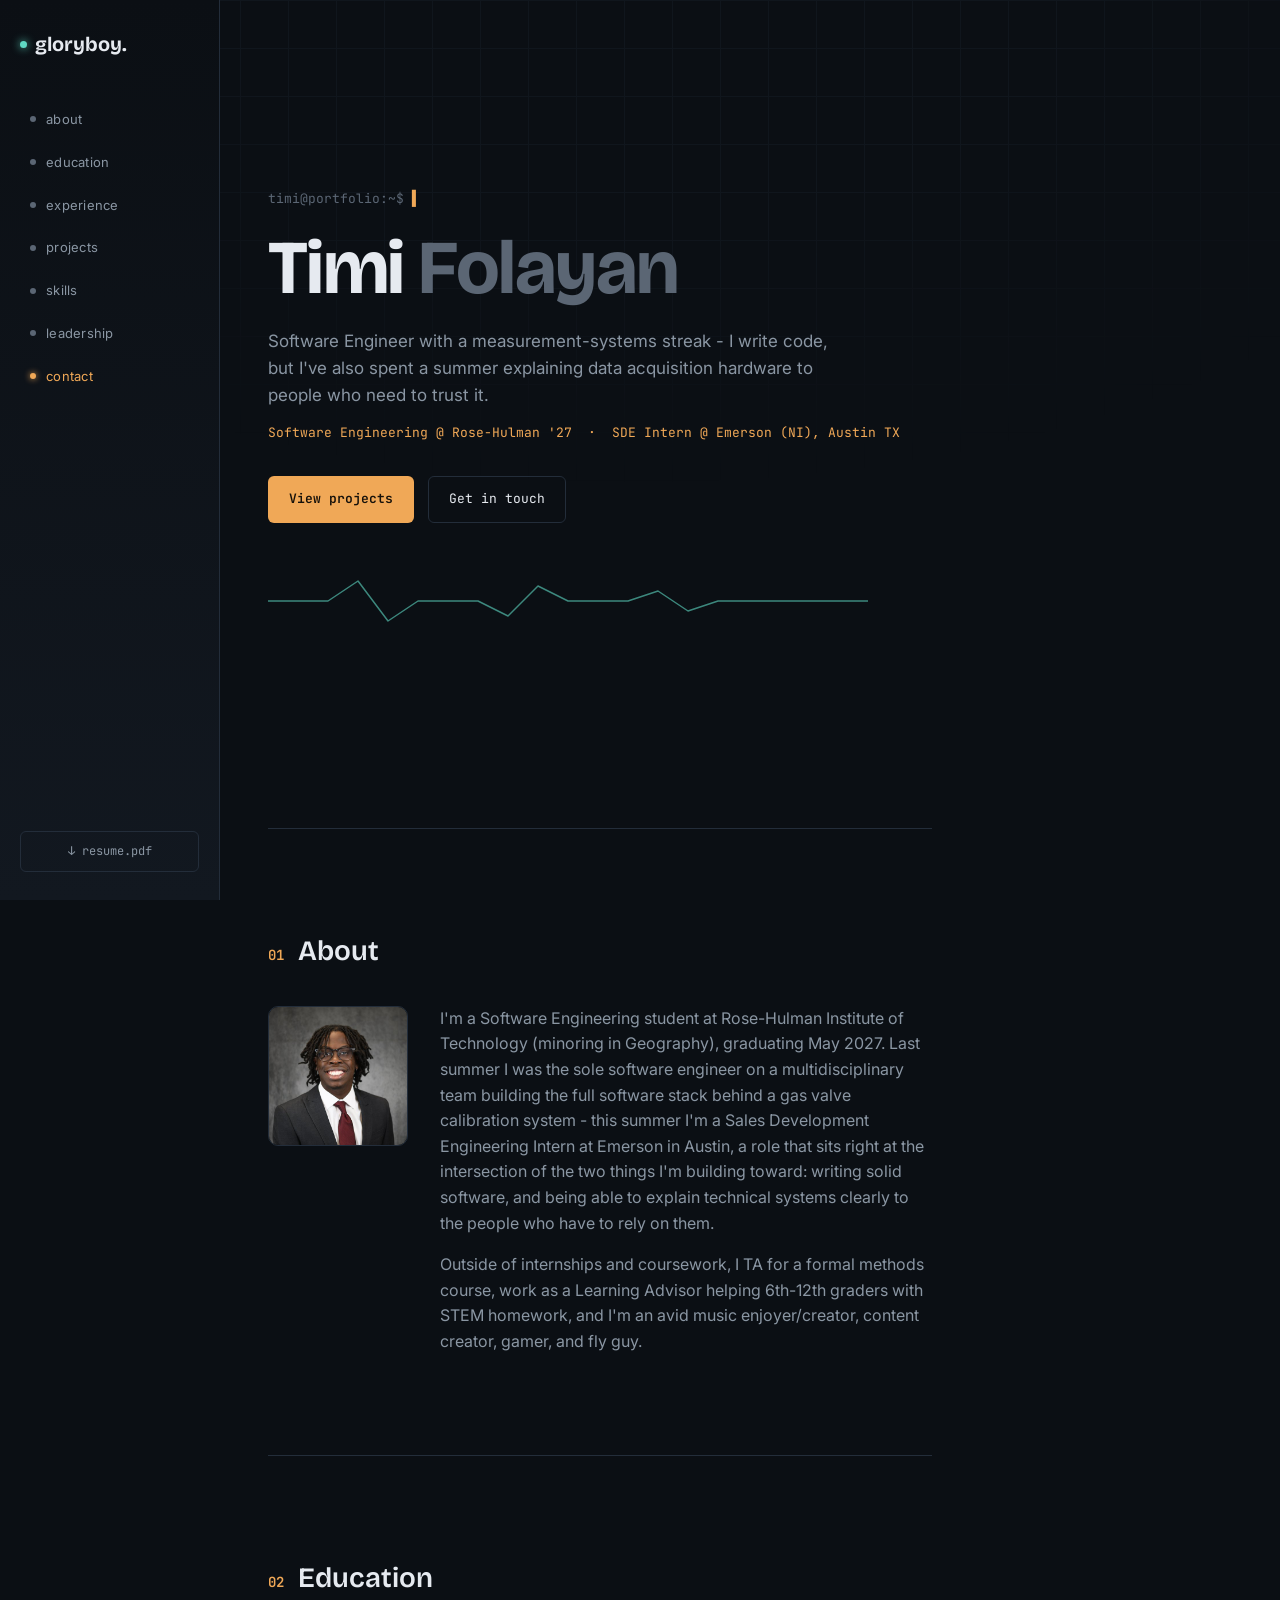
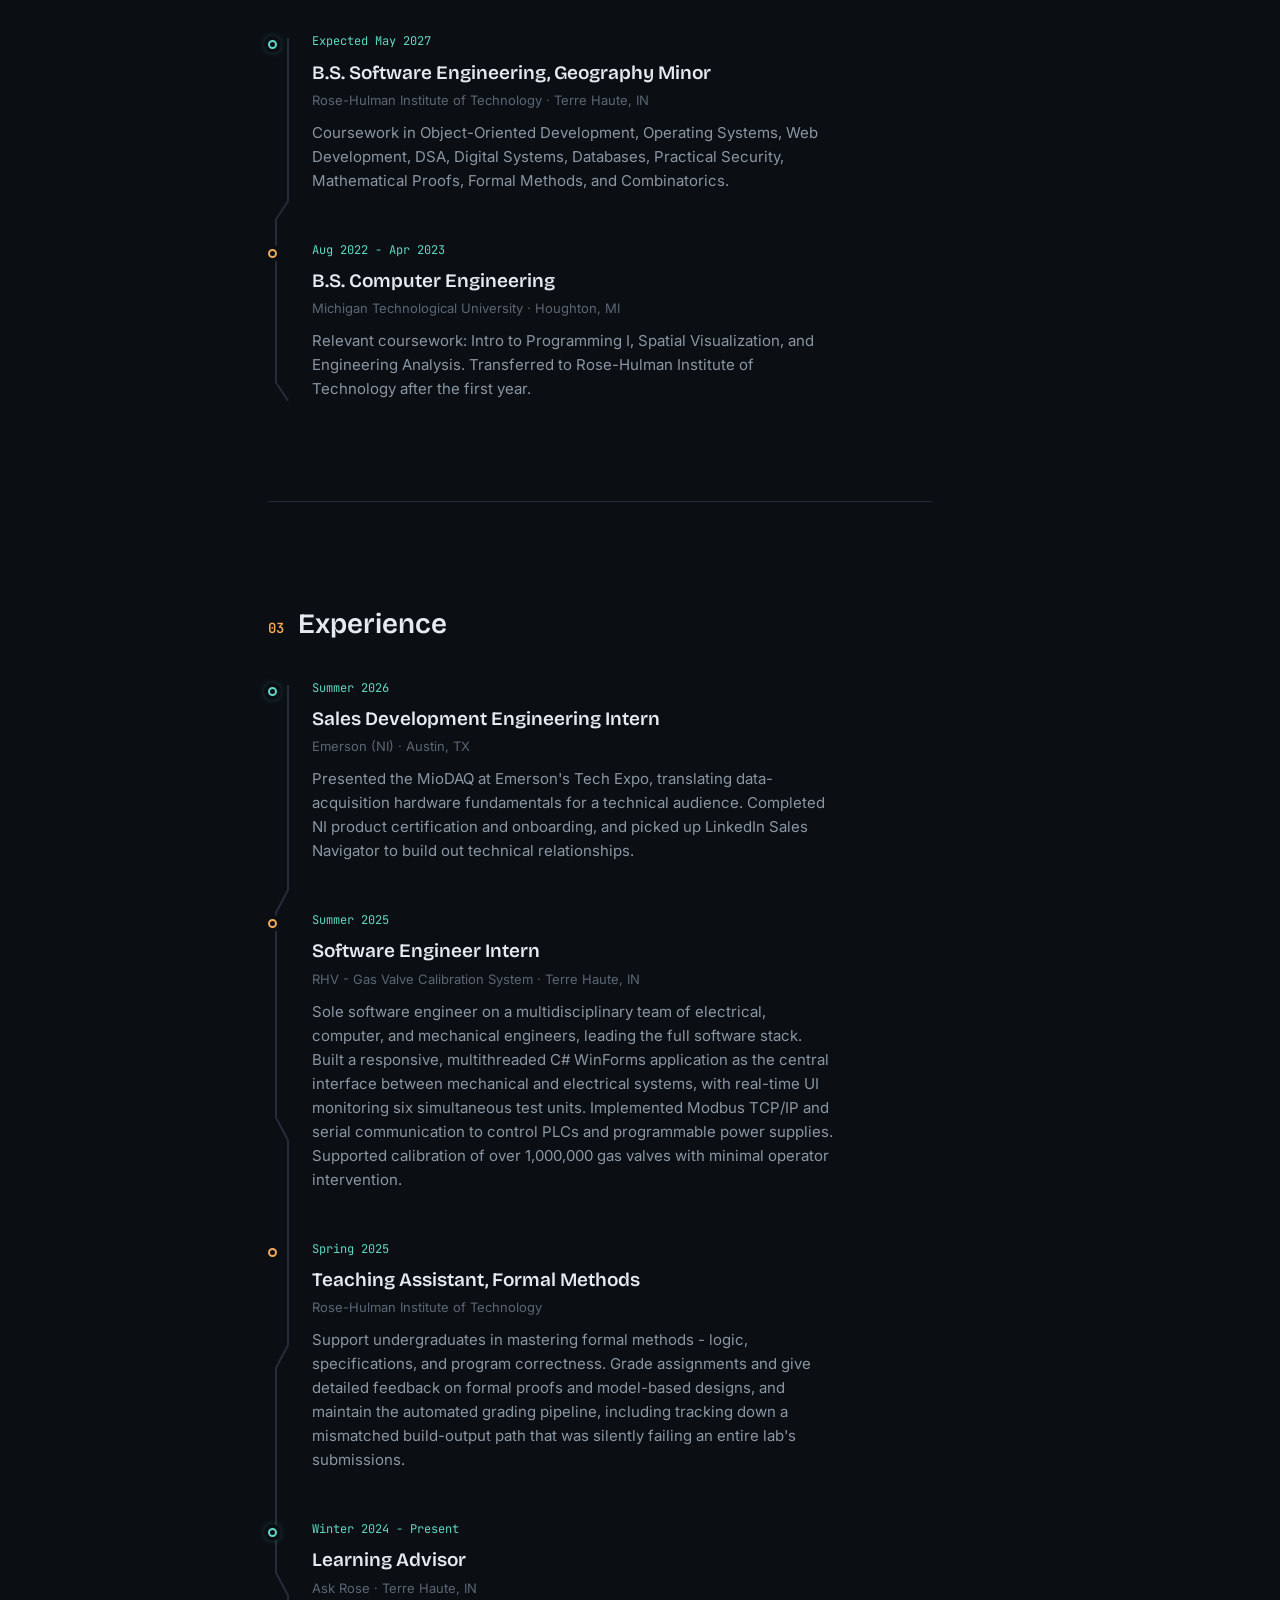
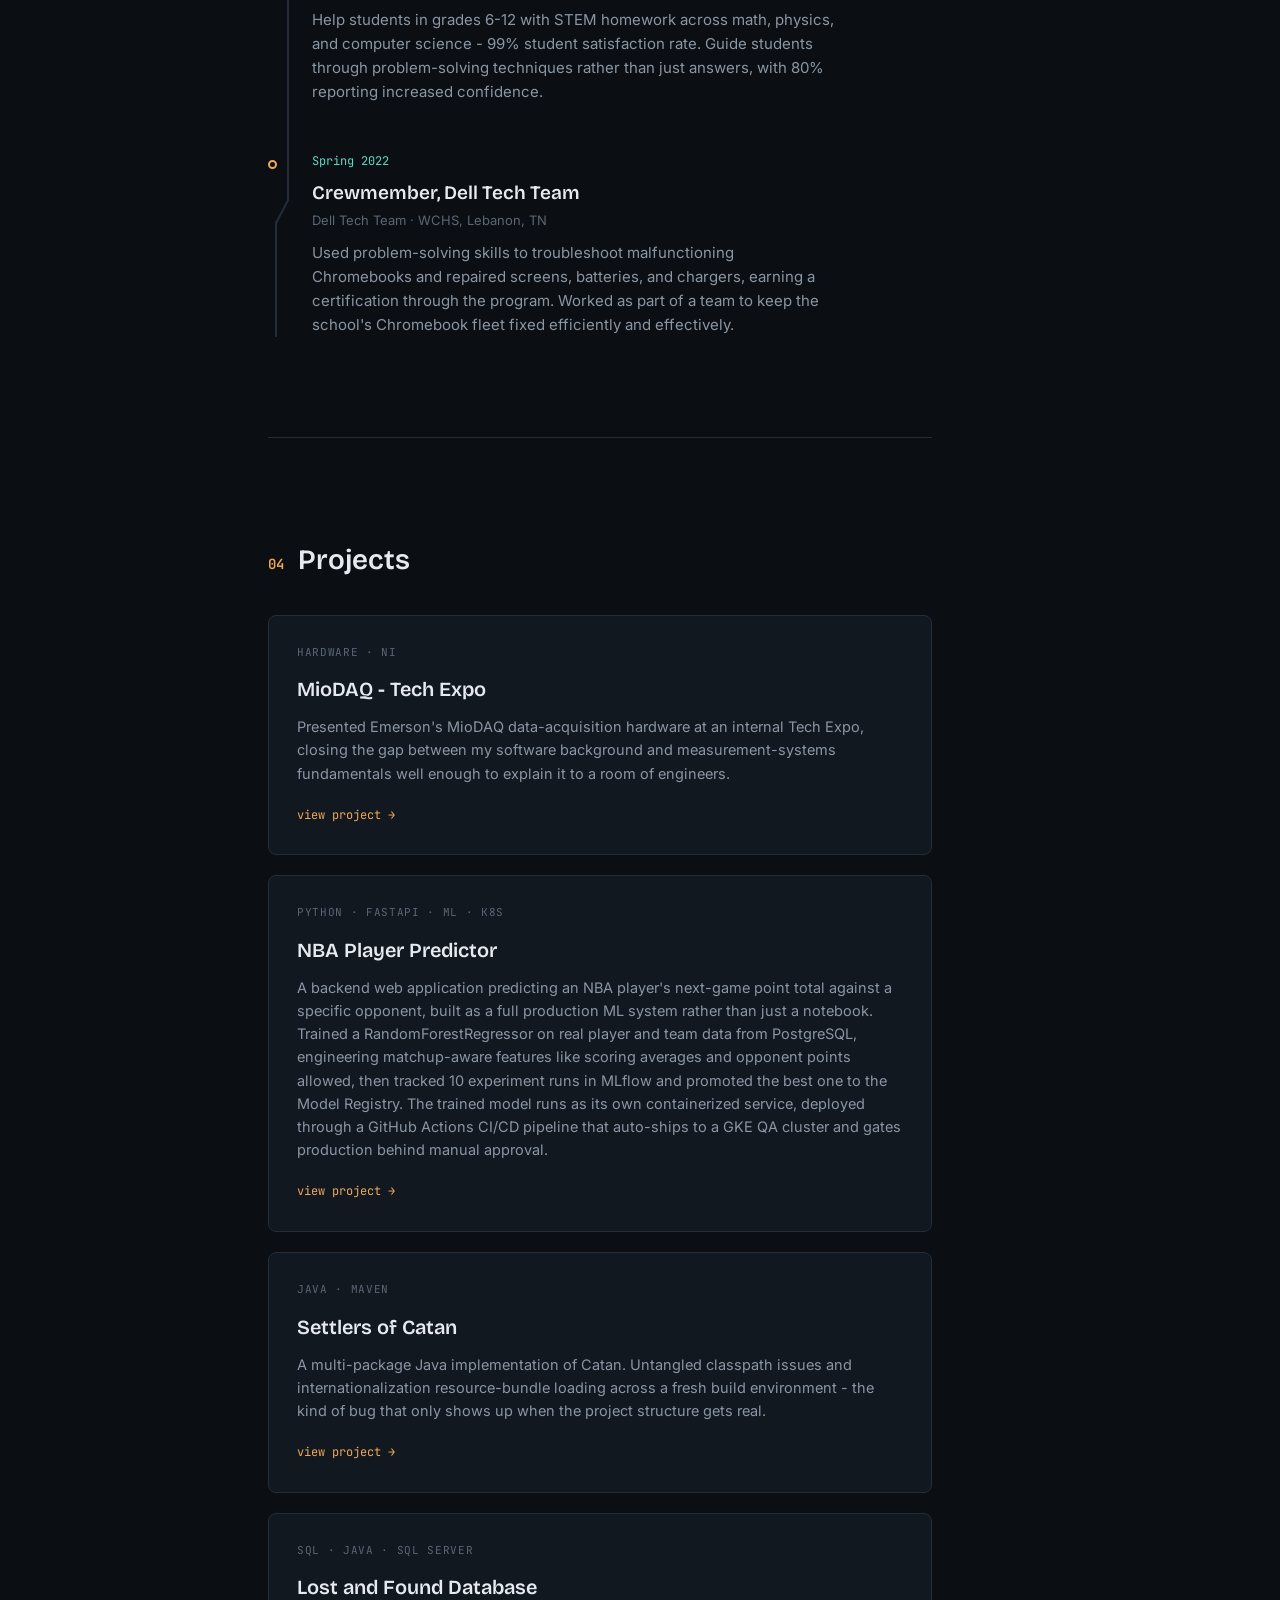
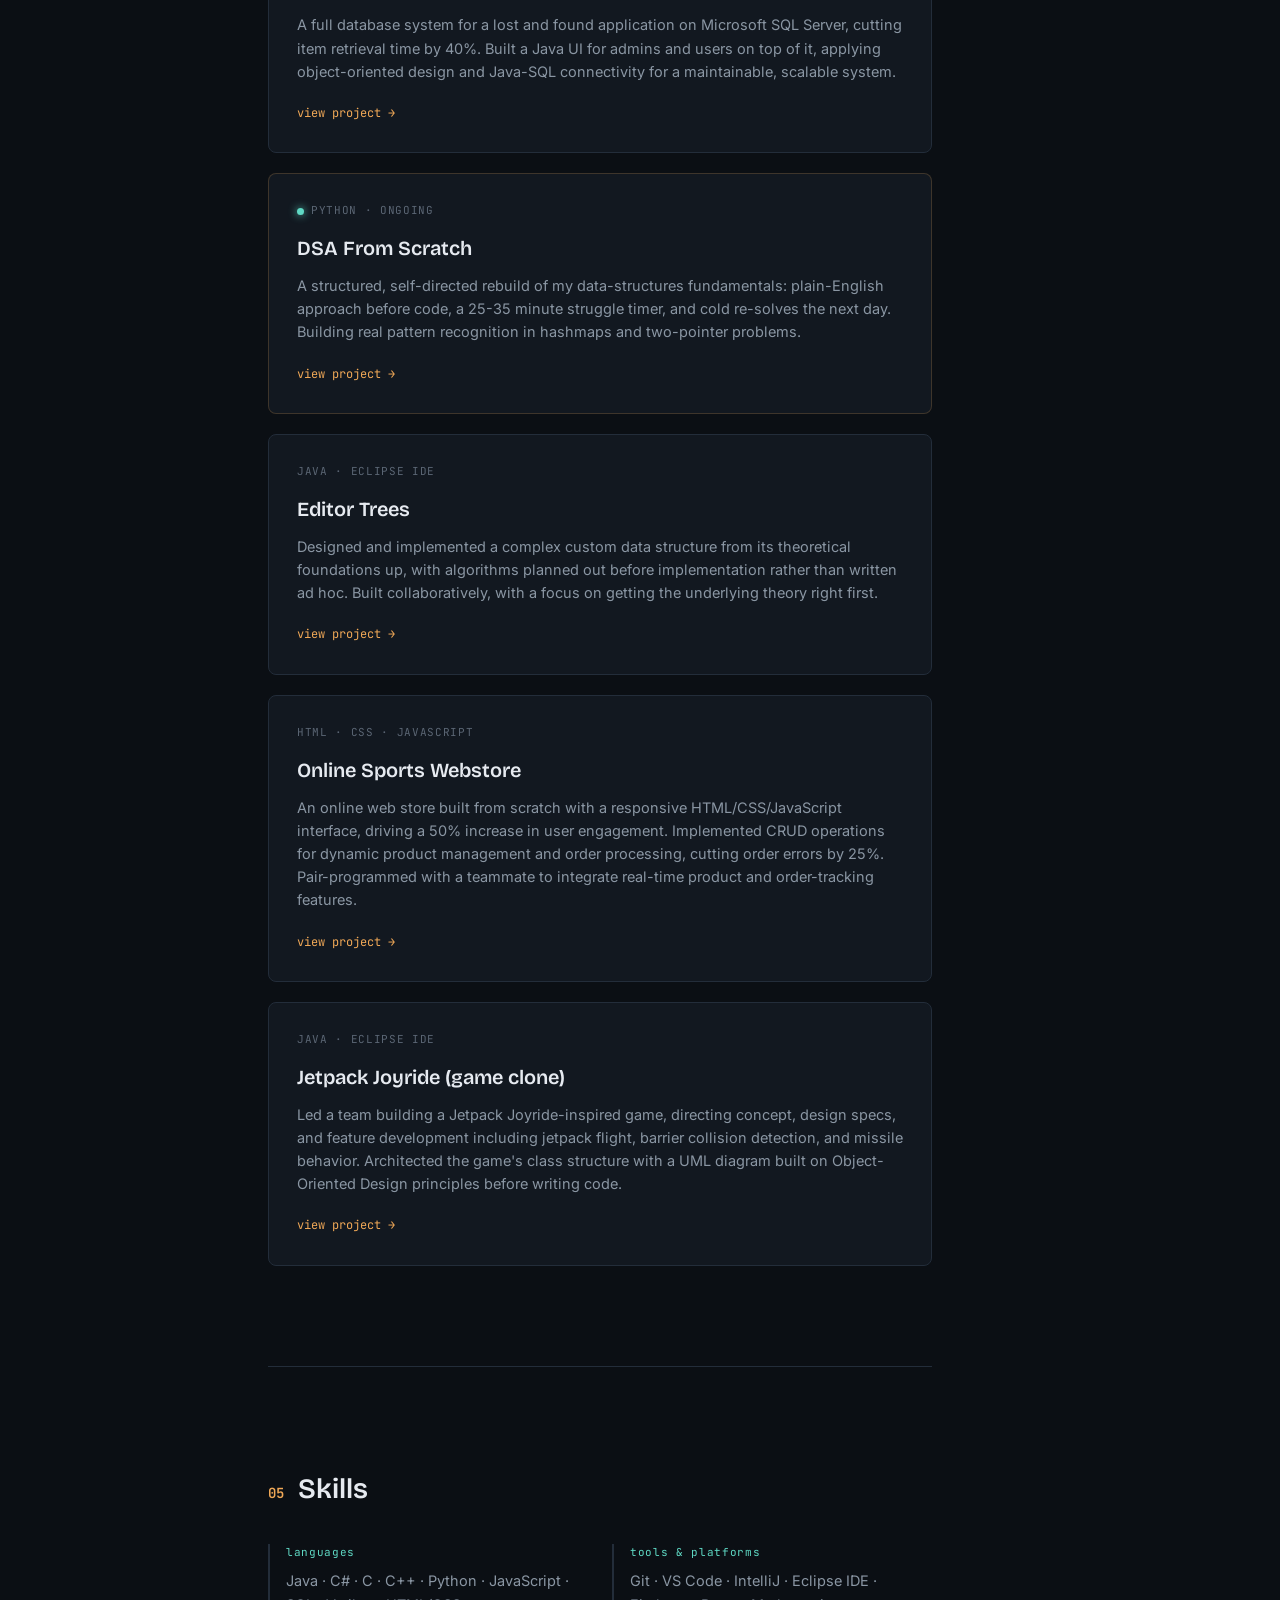
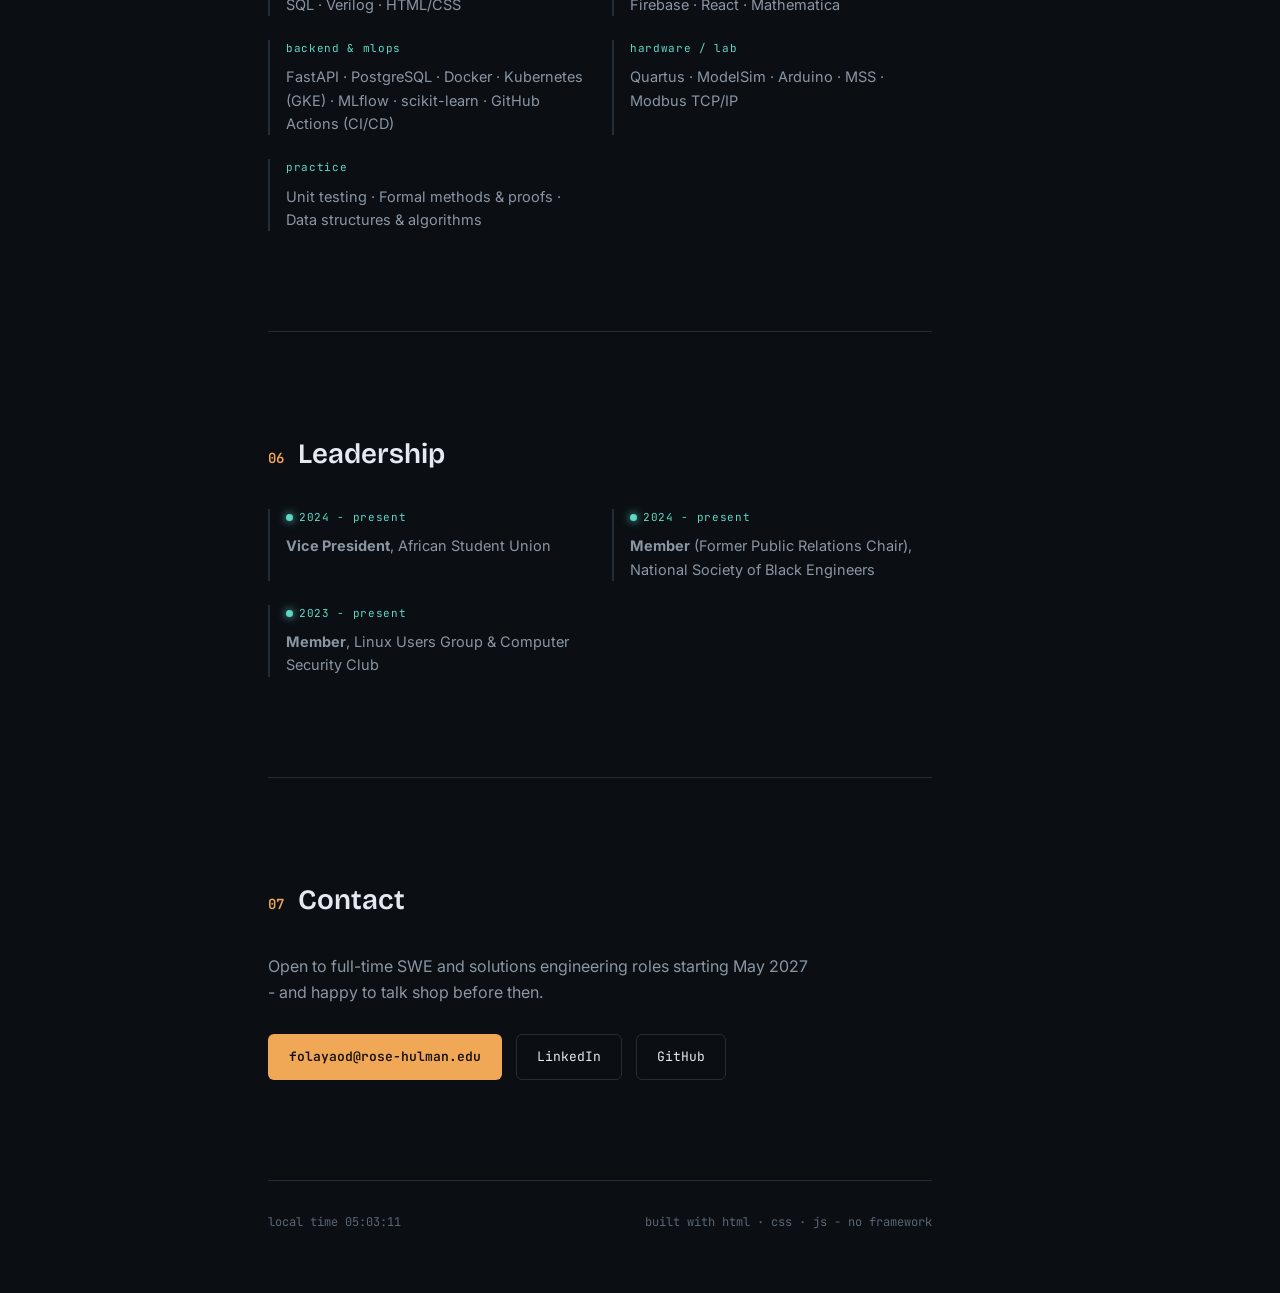
==== commit d7f03c88: "add project details page" ====
--- a/index.html
+++ b/index.html
@@ -36,7 +36,7 @@
   <section class="hero" id="top">
     <p class="mono eyebrow"><span class="prompt">timi@portfolio:~$</span> <span id="typed"></span><span class="cursor">▌</span></p>
     <h1 class="hero-title">Timi <span class="hero-lastname">Folayan</span></h1>
-    <p class="hero-sub">Software engineer with a measurement-systems streak - I write code, but I've also spent a summer explaining data acquisition hardware to people who need to trust it.</p>
+    <p class="hero-sub">Software Engineer with a measurement-systems streak - I write code, but I've also spent a summer explaining data acquisition hardware to people who need to trust it.</p>
     <p class="hero-role mono">Software Engineering @ Rose-Hulman '27 &nbsp;·&nbsp; SDE Intern @ Emerson (NI), Austin TX</p>
     <div class="hero-cta">
       <a href="#projects" class="btn btn-primary">View projects</a>
@@ -70,11 +70,11 @@
       </svg>
 
       <article class="tl-item">
-        <div class="tl-node"></div>
+        <div class="tl-node tl-node-live"></div>
         <div class="tl-card">
           <p class="mono tl-date">Expected May 2027</p>
-          <h3>B.S. Software Engineering, Cybersecurity Minor</h3>
-          <p class="tl-org">Rose-Hulman Institute of Technology</p>
+          <h3>B.S. Software Engineering, Geography Minor</h3>
+          <p class="tl-org">Rose-Hulman Institute of Technology · Terre Haute, IN</p>
           <p>Coursework in Object-Oriented Development, Operating Systems, Web Development, DSA, Digital Systems, Databases, Practical Security, Mathematical Proofs, Formal Methods, and Combinatorics.</p>
         </div>
       </article>
@@ -95,12 +95,12 @@
   <section class="section" id="experience">
     <h2 class="section-head"><span class="mono tag">03</span> Experience</h2>
     <div class="timeline">
-      <svg class="timeline-trace" viewBox="0 0 40 900" preserveAspectRatio="none" aria-hidden="true">
-        <path d="M20,0 L20,180 L8,200 L8,380 L20,400 L20,580 L8,600 L8,780 L20,800 L20,900" />
+      <svg class="timeline-trace" viewBox="0 0 40 1100" preserveAspectRatio="none" aria-hidden="true">
+        <path d="M20,0 L20,180 L8,200 L8,380 L20,400 L20,580 L8,600 L8,780 L20,800 L20,980 L8,1000 L8,1100" />
       </svg>
 
       <article class="tl-item">
-        <div class="tl-node"></div>
+        <div class="tl-node tl-node-live"></div>
         <div class="tl-card">
           <p class="mono tl-date">Summer 2026</p>
           <h3>Sales Development Engineering Intern</h3>
@@ -130,7 +130,7 @@
       </article>
 
       <article class="tl-item">
-        <div class="tl-node"></div>
+        <div class="tl-node tl-node-live"></div>
         <div class="tl-card">
           <p class="mono tl-date">Winter 2024 - Present</p>
           <h3>Learning Advisor</h3>
@@ -138,7 +138,17 @@
           <p>Help students in grades 6-12 with STEM homework across math, physics, and computer science - 99% student satisfaction rate. Guide students through problem-solving techniques rather than just answers, with 80% reporting increased confidence.</p>
         </div>
       </article>
-      
+
+      <article class="tl-item">
+        <div class="tl-node"></div>
+        <div class="tl-card">
+          <p class="mono tl-date">Spring 2022</p>
+          <h3>Crewmember, Dell Tech Team</h3>
+          <p class="tl-org">Dell Tech Team · WCHS, Lebanon, TN</p>
+          <p>Used problem-solving skills to troubleshoot malfunctioning Chromebooks and repaired screens, batteries, and chargers, earning a certification through the program. Worked as part of a team to keep the school's Chromebook fleet fixed efficiently and effectively.</p>
+        </div>
+      </article>
+
     </div>
   </section>
 
@@ -150,33 +160,44 @@
       <article class="card">
         <div class="card-corner tl"></div><div class="card-corner tr"></div>
         <div class="card-corner bl"></div><div class="card-corner br"></div>
+        <p class="mono card-eyebrow">HARDWARE · NI</p>
+        <h3>MioDAQ - Tech Expo</h3>
+        <p>Presented Emerson's MioDAQ data-acquisition hardware at an internal Tech Expo, closing the gap between my software background and measurement-systems fundamentals well enough to explain it to a room of engineers.</p>
+        <div class="card-links">
+          <a href="miodaq.html" class="mono">view project →</a>
+        </div>
+      </article>
+
+      <article class="card">
+        <div class="card-corner tl"></div><div class="card-corner tr"></div>
+        <div class="card-corner bl"></div><div class="card-corner br"></div>
+        <p class="mono card-eyebrow">PYTHON · FASTAPI · ML · K8S</p>
+        <h3>NBA Player Predictor</h3>
+        <p>A backend web application predicting an NBA player's next-game point total against a specific opponent, built as a full production ML system rather than just a notebook. Trained a RandomForestRegressor on real player and team data from PostgreSQL, engineering matchup-aware features like scoring averages and opponent points allowed, then tracked 10 experiment runs in MLflow and promoted the best one to the Model Registry. The trained model runs as its own containerized service, deployed through a GitHub Actions CI/CD pipeline that auto-ships to a GKE QA cluster and gates production behind manual approval.</p>
+        <div class="card-links">
+          <a href="nba-player-predictor.html" class="mono">view project →</a>
+        </div>
+      </article>
+
+      <article class="card">
+        <div class="card-corner tl"></div><div class="card-corner tr"></div>
+        <div class="card-corner bl"></div><div class="card-corner br"></div>
+        <p class="mono card-eyebrow">JAVA · MAVEN</p>
+        <h3>Settlers of Catan</h3>
+        <p>A multi-package Java implementation of Catan. Untangled classpath issues and internationalization resource-bundle loading across a fresh build environment - the kind of bug that only shows up when the project structure gets real.</p>
+        <div class="card-links">
+          <a href="settlers-of-catan.html" class="mono">view project →</a>
+        </div>
+      </article>
+
+      <article class="card">
+        <div class="card-corner tl"></div><div class="card-corner tr"></div>
+        <div class="card-corner bl"></div><div class="card-corner br"></div>
         <p class="mono card-eyebrow">SQL · JAVA · SQL SERVER</p>
         <h3>Lost and Found Database</h3>
         <p>A full database system for a lost and found application on Microsoft SQL Server, cutting item retrieval time by 40%. Built a Java UI for admins and users on top of it, applying object-oriented design and Java-SQL connectivity for a maintainable, scalable system.</p>
         <div class="card-links">
-          <a href="#" class="mono">source →</a>
-        </div>
-      </article>
-
-      <article class="card">
-        <div class="card-corner tl"></div><div class="card-corner tr"></div>
-        <div class="card-corner bl"></div><div class="card-corner br"></div>
-        <p class="mono card-eyebrow">JAVA · MAVEN</p>
-        <h3>Settlers of Catan</h3>
-        <p>A multi-package Java implementation of Catan. Untangled classpath issues and internationalization resource-bundle loading across a fresh build environment - the kind of bug that only shows up when the project structure gets real.</p>
-        <div class="card-links">
-          <a href="#" class="mono">source →</a>
-        </div>
-      </article>
-
-      <article class="card">
-        <div class="card-corner tl"></div><div class="card-corner tr"></div>
-        <div class="card-corner bl"></div><div class="card-corner br"></div>
-        <p class="mono card-eyebrow">HARDWARE · NI</p>
-        <h3>MioDAQ - Tech Expo</h3>
-        <p>Presented Emerson's MioDAQ data-acquisition hardware at an internal Tech Expo, closing the gap between my software background and measurement-systems fundamentals well enough to explain it to a room of engineers.</p>
-        <div class="card-links">
-          <a href="#" class="mono">details →</a>
+          <a href="lost-and-found.html" class="mono">view project →</a>
         </div>
       </article>
 
@@ -187,18 +208,7 @@
         <h3>DSA From Scratch</h3>
         <p>A structured, self-directed rebuild of my data-structures fundamentals: plain-English approach before code, a 25-35 minute struggle timer, and cold re-solves the next day. Building real pattern recognition in hashmaps and two-pointer problems.</p>
         <div class="card-links">
-          <a href="#" class="mono">progress log →</a>
-        </div>
-      </article>
-
-      <article class="card">
-        <div class="card-corner tl"></div><div class="card-corner tr"></div>
-        <div class="card-corner bl"></div><div class="card-corner br"></div>
-        <p class="mono card-eyebrow">PYTHON · FASTAPI · ML · K8S</p>
-        <h3>NBA Player Predictor</h3>
-        <p>A backend web application predicting an NBA player's next-game point total against a specific opponent, built as a full production ML system rather than just a notebook. Trained a RandomForestRegressor on real player and team data from PostgreSQL, engineering matchup-aware features like scoring averages and opponent points allowed, then tracked 10 experiment runs in MLflow and promoted the best one to the Model Registry. The trained model runs as its own containerized service, deployed through a GitHub Actions CI/CD pipeline that auto-ships to a GKE QA cluster and gates production behind manual approval.</p>
-        <div class="card-links">
-          <a href="#" class="mono">details →</a>
+          <a href="dsa-from-scratch.html" class="mono">view project →</a>
         </div>
       </article>
 
@@ -209,7 +219,7 @@
         <h3>Editor Trees</h3>
         <p>Designed and implemented a complex custom data structure from its theoretical foundations up, with algorithms planned out before implementation rather than written ad hoc. Built collaboratively, with a focus on getting the underlying theory right first.</p>
         <div class="card-links">
-          <a href="#" class="mono">source →</a>
+          <a href="editor-trees.html" class="mono">view project →</a>
         </div>
       </article>
 
@@ -220,7 +230,7 @@
         <h3>Online Sports Webstore</h3>
         <p>An online web store built from scratch with a responsive HTML/CSS/JavaScript interface, driving a 50% increase in user engagement. Implemented CRUD operations for dynamic product management and order processing, cutting order errors by 25%. Pair-programmed with a teammate to integrate real-time product and order-tracking features.</p>
         <div class="card-links">
-          <a href="#" class="mono">source →</a>
+          <a href="online-sports-webstore.html" class="mono">view project →</a>
         </div>
       </article>
 
@@ -231,7 +241,7 @@
         <h3>Jetpack Joyride (game clone)</h3>
         <p>Led a team building a Jetpack Joyride-inspired game, directing concept, design specs, and feature development including jetpack flight, barrier collision detection, and missile behavior. Architected the game's class structure with a UML diagram built on Object-Oriented Design principles before writing code.</p>
         <div class="card-links">
-          <a href="#" class="mono">source →</a>
+          <a href="jetpack-joyride.html" class="mono">view project →</a>
         </div>
       </article>
 
@@ -270,15 +280,15 @@
     <h2 class="section-head"><span class="mono tag">06</span> Leadership</h2>
     <div class="skills-grid">
       <div class="skill-group">
-        <p class="mono skill-label">2024 - present</p>
+        <p class="mono skill-label"><span class="dot dot-live dot-inline"></span>2024 - present</p>
         <p><strong>Vice President</strong>, African Student Union</p>
       </div>
       <div class="skill-group">
-        <p class="mono skill-label">2024 - present</p>
+        <p class="mono skill-label"><span class="dot dot-live dot-inline"></span>2024 - present</p>
         <p><strong>Member</strong> (Former Public Relations Chair), National Society of Black Engineers</p>
       </div>
       <div class="skill-group">
-        <p class="mono skill-label">2023 - present</p>
+        <p class="mono skill-label"><span class="dot dot-live dot-inline"></span>2023 - present</p>
         <p><strong>Member</strong>, Linux Users Group & Computer Security Club</p>
       </div>
     </div>
--- a/styles.css
+++ b/styles.css
@@ -295,6 +295,14 @@
   box-shadow: 0 0 0 4px var(--bg);
 }
 
+.tl-node-live {
+  border-color: var(--teal);
+  box-shadow: 0 0 0 4px var(--bg), 0 0 8px var(--teal);
+  animation: pulse 2.4s ease-in-out infinite;
+}
+
+.dot-inline { display: inline-block; vertical-align: middle; margin-right: 6px; }
+
 .tl-date { color: var(--teal); font-size: 12px; margin-bottom: 6px; }
 .tl-card h3 { font-family: var(--font-display); font-size: 19px; font-weight: 600; margin-bottom: 2px; }
 .tl-org { color: var(--text-faint); font-size: 13px; margin-bottom: 10px; }
@@ -336,6 +344,20 @@
 .card-links a:hover { color: #f5b877; }
 
 .card-live { border-color: var(--amber-dim); }
+
+/* ========================================================
+   PROJECT DETAIL PAGE
+   ======================================================== */
+.detail-section { padding: 64px 0 100px; }
+
+.back-link { display: inline-flex; align-items: center; gap: 6px; color: var(--text-dim); font-size: 13px; margin-bottom: 32px; }
+.back-link:hover { color: var(--amber); }
+
+.detail-title { font-family: var(--font-display); font-weight: 700; font-size: clamp(32px, 5vw, 48px); line-height: 1.05; letter-spacing: -0.01em; margin-bottom: 12px; }
+
+.detail-eyebrow { margin-bottom: 28px; }
+
+.detail-stack { margin-top: 40px; }
 
 /* ========================================================
    SKILLS
